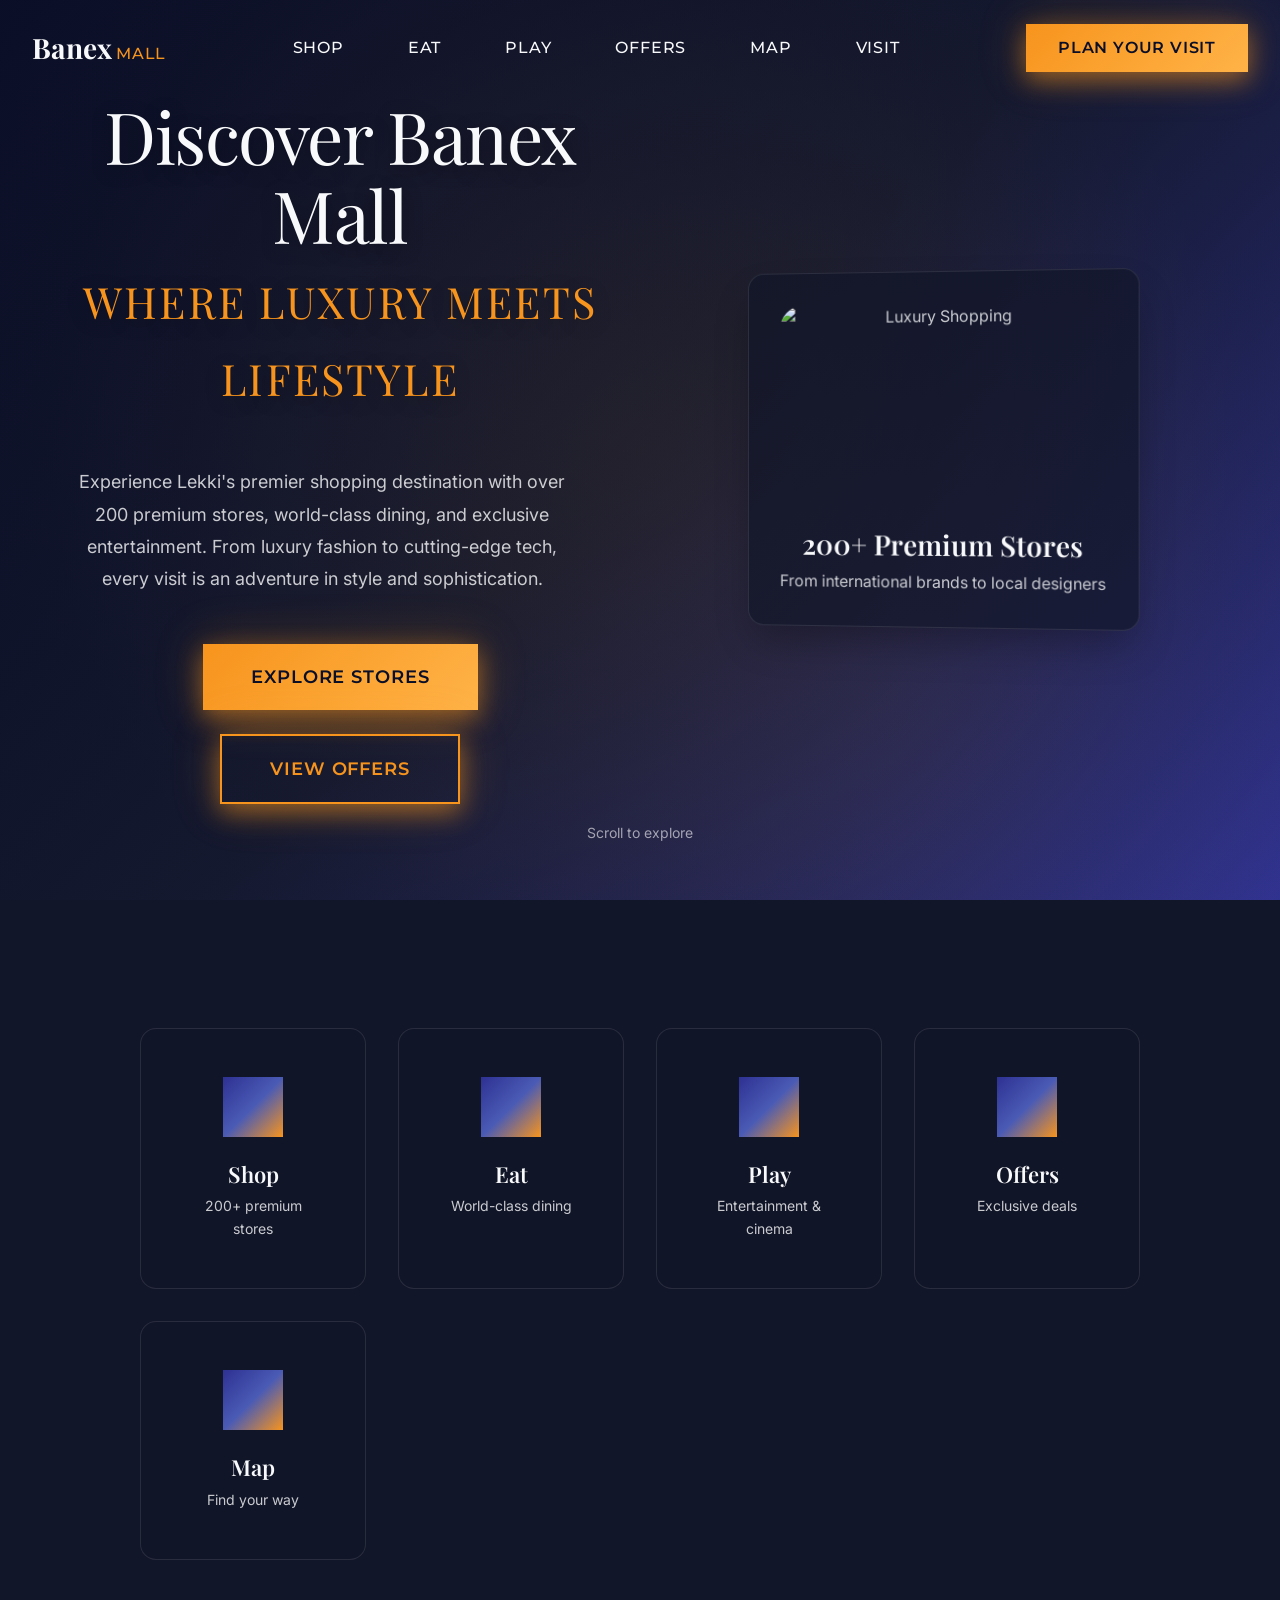
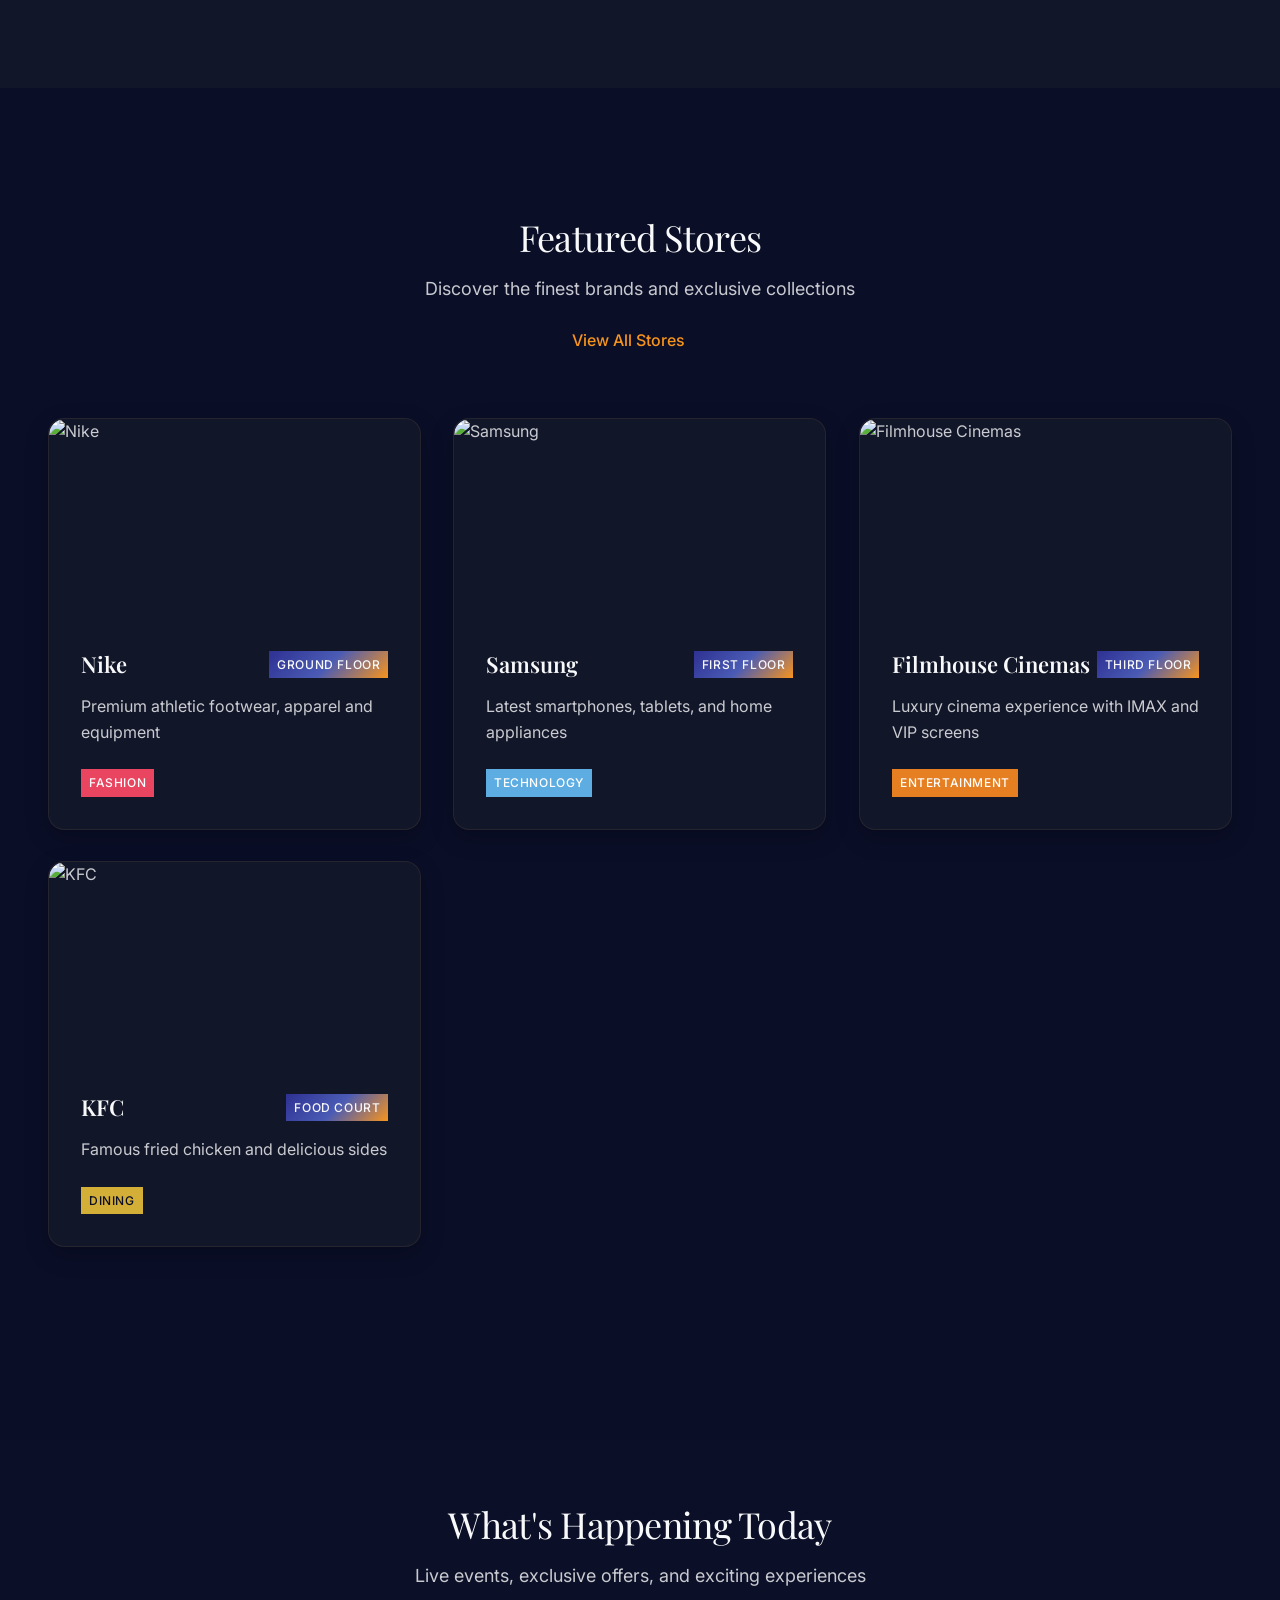
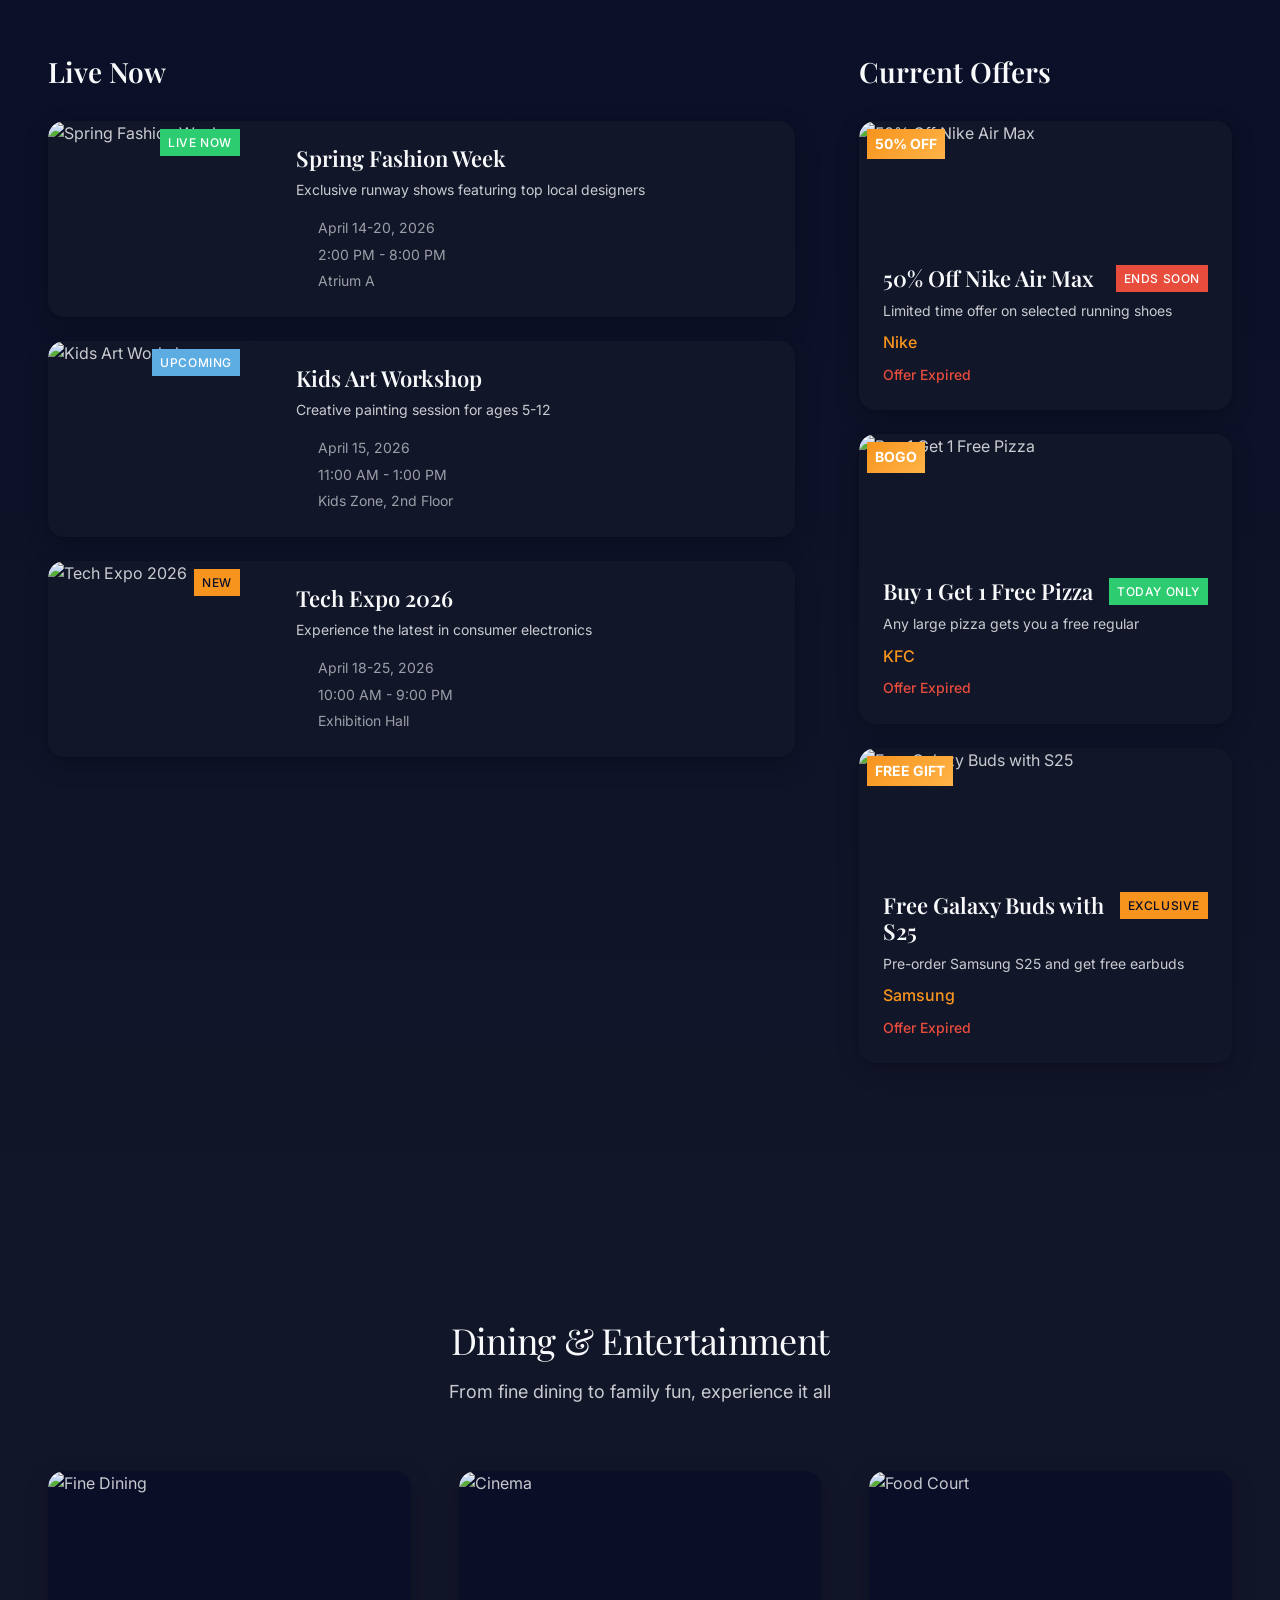
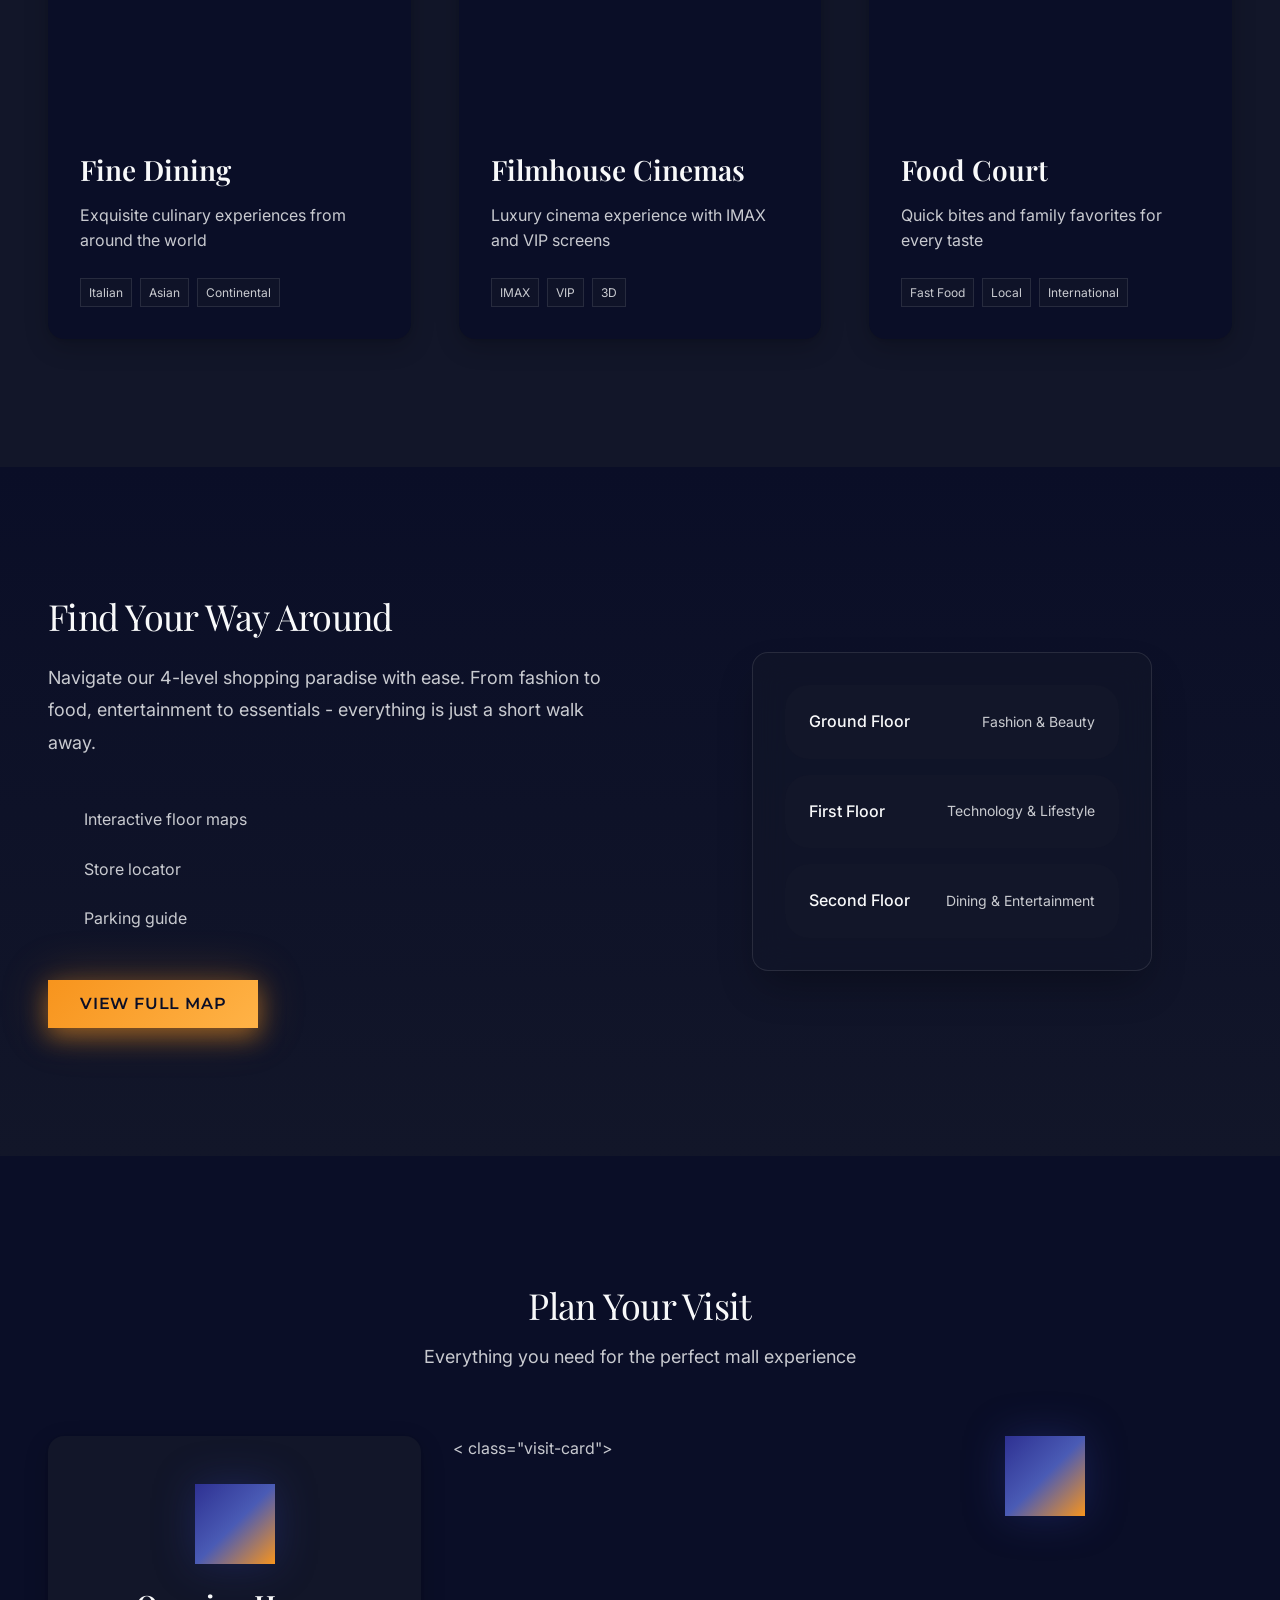
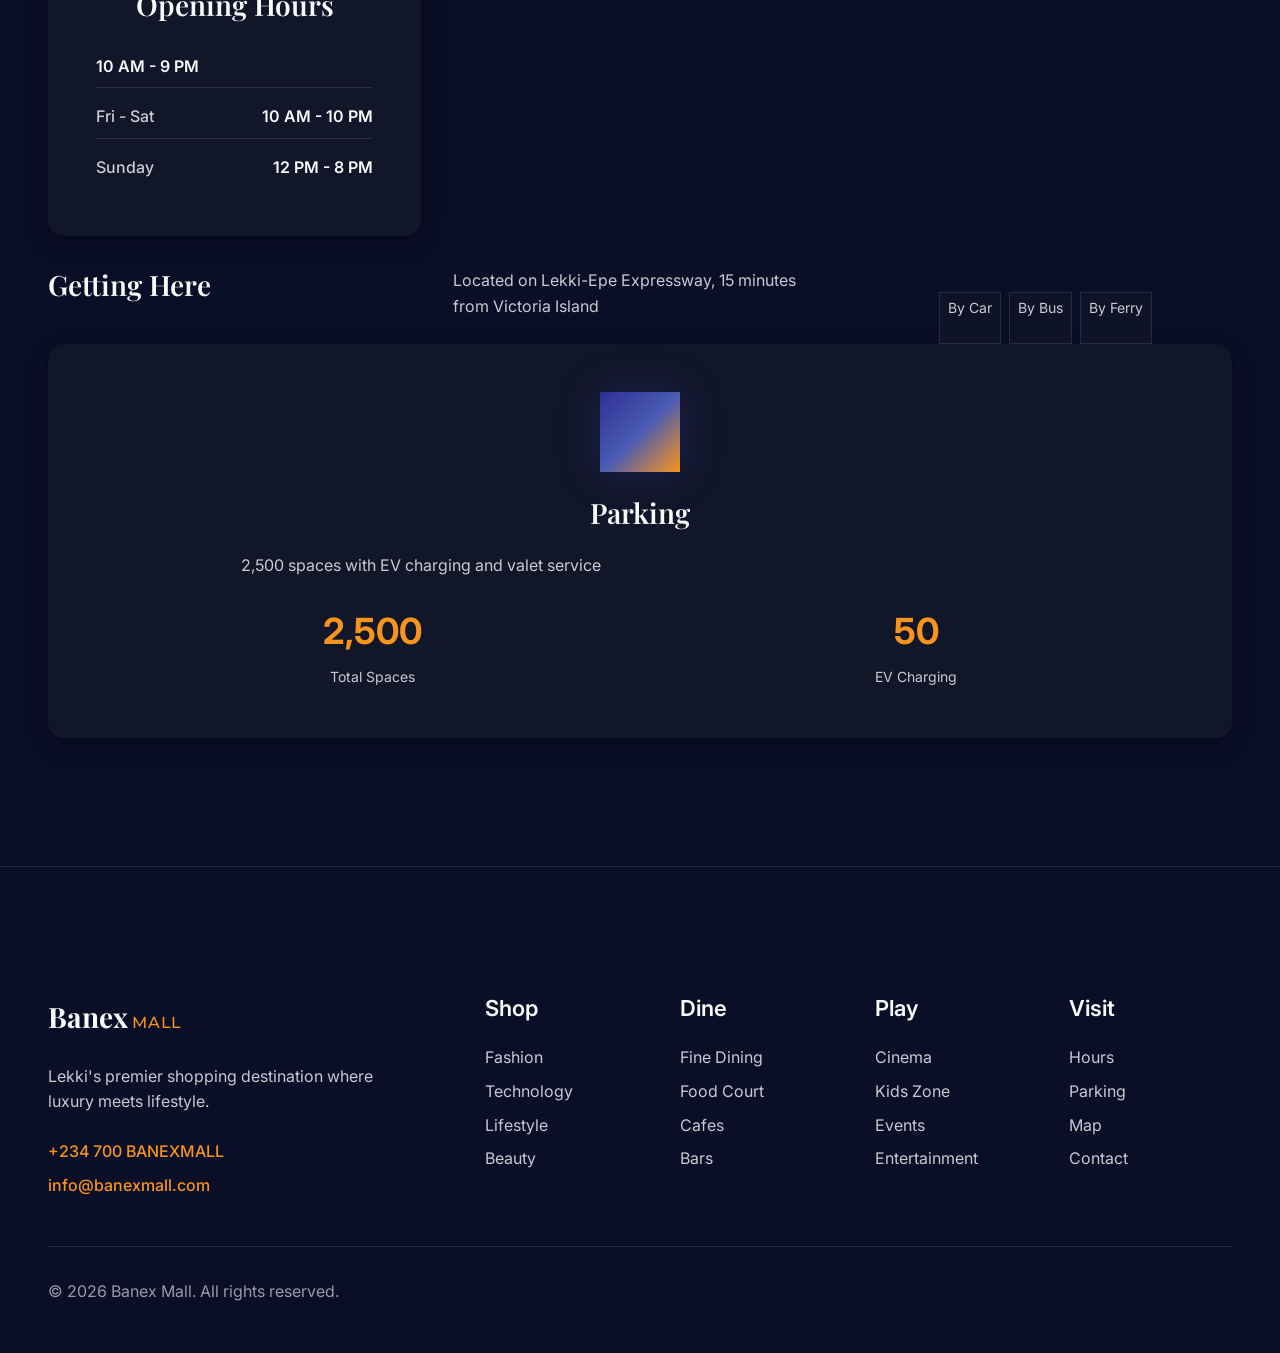
==== index.html @ d2959465 "Initial commit: Banex Mall HIFI mockup - Homepage and core structure" ====
<!DOCTYPE html>
<html lang="en">
<head>
    <meta charset="UTF-8">
    <meta name="viewport" content="width=device-width, initial-scale=1.0">
    <title>Banex Mall - Premium Shopping Destination in Lekki</title>
    <meta name="description" content="Discover Banex Mall - Lekki's premier shopping destination with luxury brands, dining, entertainment, and exclusive offers.">
    
    <!-- Fonts -->
    <link rel="preconnect" href="https://fonts.googleapis.com">
    <link rel="preconnect" href="https://fonts.gstatic.com" crossorigin>
    <link href="https://fonts.googleapis.com/css2?family=Playfair+Display:wght@300;400;500;600;700&family=Inter:wght@300;400;500;600;700&family=Montserrat:wght@300;400;500;600;700&display=swap" rel="stylesheet">
    
    <!-- Styles -->
    <link rel="stylesheet" href="styles/tokens.css">
    <link rel="stylesheet" href="styles/base.css">
    <link rel="stylesheet" href="styles/components.css">
    <link rel="stylesheet" href="styles/pages/home.css">
    
    <!-- Icons -->
    <link rel="stylesheet" href="https://cdnjs.cloudflare.com/ajax/libs/lucide/0.263.1/lucide.min.css">
</head>
<body>
    <!-- Sticky Navigation -->
    <nav class="nav-sticky" id="mainNav">
        <div class="nav-container">
            <div class="nav-brand">
                <div class="logo">
                    <span class="logo-text">Banex</span>
                    <span class="logo-accent">Mall</span>
                </div>
            </div>
            
            <div class="nav-menu" id="navMenu">
                <a href="#shop" class="nav-link">Shop</a>
                <a href="#eat" class="nav-link">Eat</a>
                <a href="#play" class="nav-link">Play</a>
                <a href="#offers" class="nav-link">Offers</a>
                <a href="#map" class="nav-link">Map</a>
                <a href="#visit" class="nav-link">Visit</a>
            </div>
            
            <div class="nav-actions">
                <button class="btn btn-primary">Plan Your Visit</button>
                <button class="nav-toggle" id="navToggle">
                    <span></span>
                    <span></span>
                    <span></span>
                </button>
            </div>
        </div>
    </nav>

    <!-- Mobile Drawer -->
    <div class="mobile-drawer" id="mobileDrawer">
        <div class="drawer-overlay"></div>
        <div class="drawer-content">
            <div class="drawer-header">
                <div class="logo">
                    <span class="logo-text">Banex</span>
                    <span class="logo-accent">Mall</span>
                </div>
                <button class="drawer-close" id="drawerClose">
                    <i data-lucide="x"></i>
                </button>
            </div>
            <div class="drawer-menu">
                <a href="#shop" class="drawer-link">Shop</a>
                <a href="#eat" class="drawer-link">Eat</a>
                <a href="#play" class="drawer-link">Play</a>
                <a href="#offers" class="drawer-link">Offers</a>
                <a href="#map" class="drawer-link">Map</a>
                <a href="#visit" class="drawer-link">Visit</a>
            </div>
            <div class="drawer-footer">
                <button class="btn btn-primary btn-full">Plan Your Visit</button>
                <div class="drawer-contact">
                    <p>Need help? Call us</p>
                    <a href="tel:+234700BANEXMALL">+234 700 BANEXMALL</a>
                </div>
            </div>
        </div>
    </div>

    <!-- Hero Section -->
    <section class="hero" id="hero">
        <div class="hero-background">
            <div class="hero-glow"></div>
            <div class="hero-overlay"></div>
        </div>
        
        <div class="hero-content">
            <div class="hero-text">
                <h1 class="hero-title">
                    Discover Banex Mall
                    <span class="hero-subtitle">Where Luxury Meets Lifestyle</span>
                </h1>
                <p class="hero-description">
                    Experience Lekki's premier shopping destination with over 200 premium stores, 
                    world-class dining, and exclusive entertainment. From luxury fashion to cutting-edge tech, 
                    every visit is an adventure in style and sophistication.
                </p>
                <div class="hero-actions">
                    <button class="btn btn-primary btn-hero">
                        Explore Stores
                        <i data-lucide="arrow-right"></i>
                    </button>
                    <button class="btn btn-secondary btn-hero">
                        View Offers
                        <i data-lucide="gift"></i>
                    </button>
                </div>
            </div>
            
            <div class="hero-visual">
                <div class="hero-card">
                    <div class="hero-card-image">
                        <img src="https://images.unsplash.com/photo-1441986300917-64674bd600d8?w=600&h=400&fit=crop" alt="Luxury Shopping" loading="lazy">
                    </div>
                    <div class="hero-card-content">
                        <h3>200+ Premium Stores</h3>
                        <p>From international brands to local designers</p>
                    </div>
                </div>
            </div>
        </div>
        
        <div class="hero-scroll">
            <div class="scroll-indicator">
                <span>Scroll to explore</span>
                <i data-lucide="chevron-down"></i>
            </div>
        </div>
    </section>

    <!-- Quick Actions -->
    <section class="quick-actions" id="quickActions">
        <div class="container">
            <div class="actions-grid">
                <a href="#shop" class="action-card">
                    <div class="action-icon">
                        <i data-lucide="shopping-bag"></i>
                    </div>
                    <h3>Shop</h3>
                    <p>200+ premium stores</p>
                </a>
                
                <a href="#eat" class="action-card">
                    <div class="action-icon">
                        <i data-lucide="utensils"></i>
                    </div>
                    <h3>Eat</h3>
                    <p>World-class dining</p>
                </a>
                
                <a href="#play" class="action-card">
                    <div class="action-icon">
                        <i data-lucide="film"></i>
                    </div>
                    <h3>Play</h3>
                    <p>Entertainment & cinema</p>
                </a>
                
                <a href="#offers" class="action-card">
                    <div class="action-icon">
                        <i data-lucide="tag"></i>
                    </div>
                    <h3>Offers</h3>
                    <p>Exclusive deals</p>
                </a>
                
                <a href="#map" class="action-card">
                    <div class="action-icon">
                        <i data-lucide="map-pin"></i>
                    </div>
                    <h3>Map</h3>
                    <p>Find your way</p>
                </a>
            </div>
        </div>
    </section>

    <!-- Featured Stores -->
    <section class="featured-stores" id="shop">
        <div class="container">
            <div class="section-header">
                <h2>Featured Stores</h2>
                <p>Discover the finest brands and exclusive collections</p>
                <a href="/pages/stores.html" class="view-all">View All Stores <i data-lucide="arrow-right"></i></a>
            </div>
            
            <div class="stores-grid" id="featuredStores">
                <!-- Store cards will be loaded here -->
            </div>
        </div>
    </section>

    <!-- What's Happening -->
    <section class="whats-happening" id="offers">
        <div class="container">
            <div class="section-header">
                <h2>What's Happening Today</h2>
                <p>Live events, exclusive offers, and exciting experiences</p>
            </div>
            
            <div class="happening-content">
                <div class="live-now">
                    <h3>Live Now</h3>
                    <div class="live-events" id="liveEvents">
                        <!-- Live events will be loaded here -->
                </div>
                </div>
                
                <div class="current-offers">
                    <h3>Current Offers</h3>
                    <div class="offers-grid" id="currentOffers">
                        <!-- Offers will be loaded here -->
                    </div>
                </div>
            </div>
        </div>
    </section>

    <!-- Dining & Entertainment -->
    <section class="dining-entertainment" id="eat">
        <div class="container">
            <div class="section-header">
                <h2>Dining & Entertainment</h2>
                <p>From fine dining to family fun, experience it all</p>
            </div>
            
            <div class="dining-grid">
                <div class="dining-card">
                    <div class="dining-image">
                        <img src="https://images.unsplash.com/photo-1555939594-58d7cb561ad1?w=600&h=400&fit=crop" alt="Fine Dining">
                    </div>
                    <div class="dining-content">
                        <h3>Fine Dining</h3>
                        <p>Exquisite culinary experiences from around the world</p>
                        <div class="dining-tags">
                            <span class="tag">Italian</span>
                            <span class="tag">Asian</span>
                            <span class="tag">Continental</span>
                        </div>
                    </div>
                </div>
                
                <div class="dining-card">
                    <div class="dining-image">
                        <img src="https://images.unsplash.com/photo-1489599849927-2ee91cede3ba?w=600&h=400&fit=crop" alt="Cinema">
                    </div>
                    <div class="dining-content">
                        <h3>Filmhouse Cinemas</h3>
                        <p>Luxury cinema experience with IMAX and VIP screens</p>
                        <div class="dining-tags">
                            <span class="tag">IMAX</span>
                            <span class="tag">VIP</span>
                            <span class="tag">3D</span>
                        </div>
                    </div>
                </div>
                
                <div class="dining-card">
                    <div class="dining-image">
                        <img src="https://images.unsplash.com/photo-1565299624946-b28f40a0ae38?w=600&h=400&fit=crop" alt="Food Court">
                    </div>
                    <div class="dining-content">
                        <h3>Food Court</h3>
                        <p>Quick bites and family favorites for every taste</p>
                        <div class="dining-tags">
                            <span class="tag">Fast Food</span>
                            <span class="tag">Local</span>
                            <span class="tag">International</span>
                        </div>
                    </div>
                </div>
            </div>
        </div>
    </section>

    <!-- Map Teaser -->
    <section class="map-teaser" id="map">
        <div class="container">
            <div class="map-content">
                <div class="map-text">
                    <h2>Find Your Way Around</h2>
                    <p>Navigate our 4-level shopping paradise with ease. From fashion to food, entertainment to essentials - everything is just a short walk away.</p>
                    <div class="map-features">
                        <div class="map-feature">
                            <i data-lucide="map"></i>
                            <span>Interactive floor maps</span>
                        </div>
                        <div class="map-feature">
                            <i data-lucide="navigation"></i>
                            <span>Store locator</span>
                        </div>
                        <div class="map-feature">
                            <i data-lucide="parking-circle"></i>
                            <span>Parking guide</span>
                        </div>
                    </div>
                    <button class="btn btn-primary">
                        View Full Map
                        <i data-lucide="external-link"></i>
                    </button>
                </div>
                <div class="map-visual">
                    <div class="map-preview">
                        <div class="map-floor">
                            <span>Ground Floor</span>
                            <div class="map-stores">Fashion & Beauty</div>
                        </div>
                        <div class="map-floor">
                            <span>First Floor</span>
                            <div class="map-stores">Technology & Lifestyle</div>
                        </div>
                        <div class="map-floor">
                            <span>Second Floor</span>
                            <div class="map-stores">Dining & Entertainment</div>
                        </div>
                    </div>
                </div>
            </div>
        </div>
    </section>

    <!-- Plan Your Visit -->
    <section class="plan-visit" id="visit">
        <div class="container">
            <div class="section-header">
                <h2>Plan Your Visit</h2>
                <p>Everything you need for the perfect mall experience</p>
            </div>
            
            <div class="visit-grid">
                <div class="visit-card">
                    <div class="visit-icon">
                        <i data-lucide="clock"></i>
                    </div>
                    <h3>Opening Hours</h3>
                    <div class="visit-hours">
                        <div class="hour-item">
                            <span Mon - Thu</span>
                            <span>10 AM - 9 PM</span>
                        </div>
                        <div class="hour-item">
                            <span>Fri - Sat</span>
                            <span>10 AM - 10 PM</span>
                        </div>
                        <div class="hour-item">
                            <span>Sunday</span>
                            <span>12 PM - 8 PM</span>
                        </div>
                    </div>
                </div>
                
                < class="visit-card">
                    <div class="visit-icon">
                        <i data-lucide="car"></i>
                    </div>
                    <h3>Getting Here</h3>
                    <p>Located on Lekki-Epe Expressway, 15 minutes from Victoria Island</p>
                    <div class="visit-transport">
                        <span class="transport-tag">By Car</span>
                        <span class="transport-tag">By Bus</span>
                        <span class="transport-tag">By Ferry</span>
                    </div>
                </div>
                
                <div class="visit-card">
                    <div class="visit-icon">
                        <i data-lucide="parking-circle"></i>
                    </div>
                    <h3>Parking</h3>
                    <p>2,500 spaces with EV charging and valet service</p>
                    <div class="visit-parking">
                        <div class="parking-stat">
                            <span class="stat-number">2,500</span>
                            <span class="stat-label">Total Spaces</span>
                        </div>
                        <div class="parking-stat">
                            <span class="stat-number">50</span>
                            <span class="stat-label">EV Charging</span>
                        </div>
                    </div>
                </div>
            </div>
        </div>
    </section>

    <!-- Footer -->
    <footer class="footer">
        <div class="container">
            <div class="footer-content">
                <div class="footer-brand">
                    <div class="logo">
                        <span class="logo-text">Banex</span>
                        <span class="logo-accent">Mall</span>
                    </div>
                    <p>Lekki's premier shopping destination where luxury meets lifestyle.</p>
                    <div class="footer-contact">
                        <a href="tel:+234700BANEXMALL">+234 700 BANEXMALL</a>
                        <a href="mailto:info@banexmall.com">info@banexmall.com</a>
                    </div>
                </div>
                
                <div class="footer-links">
                    <div class="footer-column">
                        <h4>Shop</h4>
                        <a href="#">Fashion</a>
                        <a href="#">Technology</a>
                        <a href="#">Lifestyle</a>
                        <a href="#">Beauty</a>
                    </div>
                    
                    <div class="footer-column">
                        <h4>Dine</h4>
                        <a href="#">Fine Dining</a>
                        <a href="#">Food Court</a>
                        <a href="#">Cafes</a>
                        <a href="#">Bars</a>
                    </div>
                    
                    <div class="footer-column">
                        <h4>Play</h4>
                        <a href="#">Cinema</a>
                        <a href="#">Kids Zone</a>
                        <a href="#">Events</a>
                        <a href="#">Entertainment</a>
                    </div>
                    
                    <div class="footer-column">
                        <h4>Visit</h4>
                        <a href="#">Hours</a>
                        <a href="#">Parking</a>
                        <a href="#">Map</a>
                        <a href="#">Contact</a>
                    </div>
                </div>
            </div>
            
            <div class="footer-bottom">
                <p>&copy; 2026 Banex Mall. All rights reserved.</p>
                <div class="footer-social">
                    <a href="#"><i data-lucide="facebook"></i></a>
                    <a href="#"><i data-lucide="instagram"></i></a>
                    <a href="#"><i data-lucide="twitter"></i></a>
                </div>
            </div>
        </div>
    </footer>

    <!-- Scripts -->
    <script src="scripts/app.js"></script>
    <script src="scripts/nav.js"></script>
    <script src="scripts/animations.js"></script>
    <script src="scripts/page/home.js"></script>
    
    <!-- Lucide Icons -->
    <script src="https://unpkg.com/lucide@latest"></script>
    <script>
        lucide.createIcons();
    </script>
</body>
</html>
---- styles/tokens.css ----
:root {
  /* Banex Mall Brand Colors - From Wireframe */
  --color-primary: #2E3192;        /* Royal Blue - main brand */
  --color-accent: #F7941D;         /* Amber Orange - CTAs, highlights */
  --color-void: #0A0E27;           /* Deep midnight - backgrounds */
  --color-surface: #121629;        /* Dark navy - cards, sections */
  --color-surface-light: #1A1F3C;  /* Lighter surface for hover */
  --color-soft: #F8F9FA;           /* Pearl white - text on dark */
  
  /* Supporting Palette */
  --color-success: #2ECC71;        /* Emerald - confirmations */
  --color-warning: #F39C12;        /* Amber - alerts */
  --color-info: #5DADE2;           /* Sky - information */
  --color-error: #E74C3C;          /* Crimson - errors */
  --color-whatsapp: #25D366;       /* WhatsApp green */
  
  /* Category Colors - Premium Retail */
  --color-fashion: #E94560;        /* Ruby - fashion */
  --color-dining: #D4AF37;         /* Gold - culinary */
  --color-tech: #5DADE2;           /* Sky - innovation */
  --color-lifestyle: #9B59B6;      /* Amethyst - wellness */
  --color-entertainment: #E67E22;  /* Carrot - fun */
  
  /* Text Colors - Premium Hierarchy */
  --color-text-primary: #F8F9FA;
  --color-text-secondary: rgba(248, 249, 250, 0.8);
  --color-text-muted: rgba(248, 249, 250, 0.6);
  --color-text-subtle: rgba(248, 249, 250, 0.4);
  
  /* Background Gradients - Sophisticated Depth */
  --gradient-hero: linear-gradient(135deg, #0A0E27 0%, #1A1F3C 50%, #2E3192 100%);
  --gradient-card: linear-gradient(145deg, rgba(46, 57, 146, 0.1) 0%, rgba(247, 148, 29, 0.02) 100%);
  --gradient-cta: linear-gradient(135deg, #F7941D 0%, #FFB347 100%);
  --gradient-cta-hover: linear-gradient(135deg, #FFB347 0%, #F7941D 100%);
  --gradient-glow: radial-gradient(circle, rgba(247, 148, 29, 0.3) 0%, transparent 70%);
  --gradient-premium: linear-gradient(135deg, #2E3192 0%, #4A5BB5 50%, #F7941D 100%);
  --gradient-dark: linear-gradient(180deg, #0A0E27 0%, #121629 100%);
  
  /* Refined Spacing System */
  --space-xs: 4px;       /* Micro details */
  --space-sm: 8px;       /* Tight spacing */
  --space-md: 16px;      /* Standard spacing */
  --space-lg: 24px;      /* Generous spacing */
  --space-xl: 32px;      /* Section spacing */
  --space-2xl: 48px;     /* Major sections */
  --space-3xl: 64px;     /* Page sections */
  --space-hero: 96px;    /* Hero spacing */
  --space-massive: 128px; /* Monumental moments */
  
  /* Luxury Shadow System */
  --shadow-card-rest: 0 8px 24px rgba(0, 0, 0, 0.2), 0 1px 3px rgba(0, 0, 0, 0.1);
  --shadow-card-hover: 0 16px 40px rgba(0, 0, 0, 0.25), 0 4px 12px rgba(247, 148, 29, 0.15);
  --shadow-hero: 0 24px 64px rgba(0, 0, 0, 0.35), 0 0 120px rgba(46, 57, 146, 0.2);
  --shadow-cta: 0 8px 24px rgba(247, 148, 29, 0.5), 0 0 48px rgba(247, 148, 29, 0.25);
  --shadow-cta-hover: 0 12px 32px rgba(247, 148, 29, 0.6), 0 0 64px rgba(247, 148, 29, 0.35);
  --shadow-premium: 0 20px 40px -8px rgba(0, 0, 0, 0.3);
  --shadow-subtle: 0 2px 8px rgba(0, 0, 0, 0.1), 0 1px 2px rgba(0, 0, 0, 0.05);
  --shadow-glow-orange: 0 0 40px rgba(247, 148, 29, 0.4);
  --shadow-glow-blue: 0 0 40px rgba(46, 57, 146, 0.4);
  
  /* Glass Effects */
  --glass-blur: blur(16px);
  --glass-border: 1px solid rgba(248, 249, 250, 0.1);
  --glass-surface: rgba(18, 22, 41, 0.7);
  --glass-hover: rgba(26, 31, 60, 0.85);
  --glass-nav: rgba(10, 14, 39, 0.85);
  
  /* Premium Typography System */
  --font-display: 'Playfair Display', 'Cormorant Garamond', Georgia, serif;
  --font-body: 'Inter', 'Montserrat', -apple-system, BlinkMacSystemFont, sans-serif;
  --font-accent: 'Montserrat', 'Outfit', sans-serif;
  --font-system: system-ui, -apple-system, BlinkMacSystemFont, sans-serif;
  
  /* Sophisticated Type Scale */
  --type-display: clamp(2.5rem, 6vw, 4.5rem);    /* Hero statements */
  --type-h1: clamp(2rem, 4vw, 3rem);             /* Page titles */
  --type-h2: clamp(1.5rem, 3vw, 2.25rem);        /* Section headers */
  --type-h3: clamp(1.25rem, 2.5vw, 1.75rem);     /* Card titles */
  --type-h4: clamp(1rem, 2vw, 1.375rem);         /* Subsections */
  --type-body-large: 1.125rem;                   /* Editorial text */
  --type-body: 1rem;                             /* Standard text */
  --type-small: 0.875rem;                        /* Captions */
  --type-micro: 0.75rem;                         /* Labels */
  
  /* Font Weights - Luxury Hierarchy */
  --weight-light: 300;      /* Elegant headlines */
  --weight-regular: 400;    /* Body text */
  --weight-medium: 500;     /* Emphasis */
  --weight-semibold: 600;   /* Strong hierarchy */
  --weight-bold: 700;       /* Maximum impact */
  
  /* Line Height - Editorial Comfort */
  --lh-tight: 1;            /* Display headlines */
  --lh-display: 1.1;        /* Hero text */
  --lh-heading: 1.2;        /* Section titles */
  --lh-body: 1.6;           /* Body text */
  --lh-relaxed: 1.8;        /* Luxury breathing room */
  
  /* Letter Spacing - Premium Refinement */
  --ls-tight: -0.02em;      /* Headlines */
  --ls-normal: 0;           /* Body text */
  --ls-wide: 0.05em;        /* Luxury expansion */
  --ls-wider: 0.1em;        /* Uppercase text */
  
  /* Refined Radius System */
  --radius-subtle: 4px;      /* Micro refinements */
  --radius-soft: 8px;        /* Gentle curves */
  --radius-medium: 12px;     /* Cards */
  --radius-premium: 16px;    /* Premium cards */
  --radius-large: 24px;      /* Large elements */
  --radius-xl: 32px;         /* Hero elements */
  --radius-full: 9999px;     /* Pills, buttons */
  
  /* Transitions - Smooth Interactions */
  --transition-fast: 150ms ease;
  --transition-base: 250ms ease;
  --transition-smooth: 400ms cubic-bezier(0.4, 0, 0.2, 1);
  --transition-luxury: 600ms cubic-bezier(0.4, 0, 0.2, 1);
  
  /* Z-Index Scale */
  --z-base: 1;
  --z-dropdown: 100;
  --z-sticky: 200;
  --z-fixed: 300;
  --z-modal-backdrop: 400;
  --z-modal: 500;
  --z-tooltip: 600;
  --z-toast: 700;
  
  /* Container Widths */
  --container-sm: 640px;
  --container-md: 768px;
  --container-lg: 1024px;
  --container-xl: 1280px;
  --container-2xl: 1440px;
  --container-max: 1600px;
}
---- styles/base.css ----
/* Global Reset - Premium Foundation */
* {
  margin: 0;
  padding: 0;
  box-sizing: border-box;
}

/* Root Element - The Canvas */
html {
  font-size: 16px;
  scroll-behavior: smooth;
}

/* Body - Luxury Retail Canvas */
body {
  font-family: var(--font-body);
  font-weight: var(--weight-regular);
  line-height: var(--lh-body);
  color: var(--color-text-secondary);
  background: var(--color-void);
  -webkit-font-smoothing: antialiased;
  -moz-osx-font-smoothing: grayscale;
  text-rendering: optimizeLegibility;
  overflow-x: hidden;
}

/* Typography Hierarchy - Luxury Editorial */
h1, .h1 {
  font-family: var(--font-display);
  font-size: var(--type-h1);
  font-weight: var(--weight-light);
  line-height: var(--lh-display);
  letter-spacing: var(--ls-tight);
  color: var(--color-text-primary);
  margin-bottom: var(--space-lg);
}

h2, .h2 {
  font-family: var(--font-display);
  font-size: var(--type-h2);
  font-weight: var(--weight-light);
  line-height: var(--lh-heading);
  letter-spacing: var(--ls-tight);
  color: var(--color-text-primary);
  margin-bottom: var(--space-lg);
}

h3, .h3 {
  font-family: var(--font-display);
  font-size: var(--type-h3);
  font-weight: var(--weight-semibold);
  line-height: var(--lh-heading);
  color: var(--color-text-primary);
  margin-bottom: var(--space-md);
}

h4, .h4 {
  font-family: var(--font-body);
  font-size: var(--type-h4);
  font-weight: var(--weight-semibold);
  line-height: var(--lh-heading);
  color: var(--color-text-primary);
  margin-bottom: var(--space-md);
}

h5, .h5 {
  font-family: var(--font-accent);
  font-size: var(--type-body);
  font-weight: var(--weight-medium);
  line-height: var(--lh-body);
  color: var(--color-text-primary);
  margin-bottom: var(--space-sm);
  text-transform: uppercase;
  letter-spacing: var(--ls-wide);
}

h6, .h6 {
  font-family: var(--font-accent);
  font-size: var(--type-small);
  font-weight: var(--weight-medium);
  line-height: var(--lh-body);
  color: var(--color-text-primary);
  margin-bottom: var(--space-sm);
  text-transform: uppercase;
  letter-spacing: var(--ls-wider);
}

/* Body Text - Editorial Flow */
p, .body {
  font-family: var(--font-body);
  font-size: var(--type-body);
  font-weight: var(--weight-regular);
  line-height: var(--lh-body);
  color: var(--color-text-secondary);
  margin-bottom: var(--space-lg);
  max-width: 65ch;
}

.body-large {
  font-size: var(--type-body-large);
  line-height: var(--lh-relaxed);
  color: var(--color-text-primary);
}

.body-small {
  font-size: var(--type-small);
  line-height: var(--lh-body);
  color: var(--color-text-muted);
}

.micro {
  font-size: var(--type-micro);
  line-height: var(--lh-body);
  color: var(--color-text-subtle);
  text-transform: uppercase;
  letter-spacing: var(--ls-wider);
  font-weight: var(--weight-medium);
}

/* Links - Premium Connections */
a {
  color: inherit;
  text-decoration: none;
  transition: all var(--duration-smooth) var(--ease-premium);
  cursor: pointer;
}

a:hover {
  color: var(--color-accent);
}

a:focus-visible {
  outline: var(--focus-width) solid var(--focus-color);
  outline-offset: var(--focus-offset);
  border-radius: var(--radius-soft);
}

/* Lists - Organized Hierarchy */
ul, ol {
  margin-bottom: var(--space-lg);
  padding-left: var(--space-xl);
}

li {
  margin-bottom: var(--space-xs);
  color: var(--color-text-secondary);
}

/* Images - Visual Storytelling */
img {
  max-width: 100%;
  height: auto;
  display: block;
  border-radius: var(--radius-premium);
}

/* Form Elements - Premium Interactions */
input, textarea, select {
  font-family: var(--font-body);
  font-size: var(--type-body);
  line-height: var(--lh-body);
  color: var(--color-text-primary);
  background: var(--color-surface);
  border: 1px solid rgba(201, 169, 97, 0.2);
  border-radius: var(--radius-premium);
  padding: var(--space-md);
  transition: all var(--duration-smooth) var(--ease-premium);
}

input:focus, textarea:focus, select:focus {
  outline: none;
  border-color: var(--color-accent);
  box-shadow: var(--focus-glow);
}

/* Button Reset - Premium Foundation */
button {
  font-family: inherit;
  font-size: inherit;
  line-height: inherit;
  color: inherit;
  background: none;
  border: none;
  padding: 0;
  cursor: pointer;
  transition: all var(--duration-smooth) var(--ease-premium);
}

/* Utility Classes - Luxury Toolkit */
.sr-only {
  position: absolute;
  width: 1px;
  height: 1px;
  padding: 0;
  margin: -1px;
  overflow: hidden;
  clip: rect(0, 0, 0, 0);
  white-space: nowrap;
  border: 0;
}

.text-center {
  text-align: center;
}

.text-left {
  text-align: left;
}

.text-right {
  text-align: right;
}

/* Container Architecture - Premium Layout */
.container {
  width: 100%;
  margin: 0 auto;
  padding: 0 var(--space-md);
  max-width: var(--container-mobile);
}

@media (min-width: 768px) {
  .container {
    max-width: var(--container-tablet);
    padding: 0 var(--space-xl);
  }
}

@media (min-width: 1024px) {
  .container {
    max-width: var(--container-desktop);
    padding: 0 var(--space-2xl);
  }
}

@media (min-width: 1440px) {
  .container {
    max-width: var(--container-wide);
    padding: 0 var(--space-3xl);
  }
}

/* Section Spacing - Cinematic Rhythm */
.section {
  padding: var(--space-3xl) 0;
}

.section-large {
  padding: var(--space-hero) 0;
}

.section-small {
  padding: var(--space-2xl) 0;
}

/* Responsive Typography */
@media (max-width: 767px) {
  body {
    font-size: 15px;
  }
  
  .container {
    padding: 0 var(--space-md);
  }
}

/* Reduced Motion Support */
@media (prefers-reduced-motion: reduce) {
  * {
    animation-duration: 0.01ms !important;
    animation-iteration-count: 1 !important;
    transition-duration: 0.01ms !important;
  }
}

/* Focus Visible Enhancement */
:focus-visible {
  outline: var(--focus-width) solid var(--focus-color);
  outline-offset: var(--focus-offset);
  border-radius: var(--radius-soft);
}

/* Selection Styling */
::selection {
  background: var(--color-primary);
  color: var(--color-void);
}

/* Scrollbar Styling */
::-webkit-scrollbar {
  width: 8px;
  height: 8px;
}

::-webkit-scrollbar-track {
  background: var(--color-void);
}

::-webkit-scrollbar-thumb {
  background: var(--color-primary);
  border-radius: var(--radius-circle);
}

::-webkit-scrollbar-thumb:hover {
  background: var(--color-accent);
}
---- styles/components.css ----
/* Premium Cards - Luxury Showcases */
.card {
  position: relative;
  background: var(--color-surface);
  border-radius: var(--radius-premium);
  padding: var(--space-xl);
  box-shadow: var(--shadow-card-rest);
  transition: all var(--duration-luxury) var(--ease-premium);
  overflow: hidden;
  will-change: transform;
  border: 1px solid rgba(201, 169, 97, 0.1);
}

.card:hover {
  transform: translateY(calc(var(--space-xs) * -1));
  box-shadow: var(--shadow-card-hover);
  border-color: rgba(201, 169, 97, 0.2);
}

.card::before {
  content: '';
  position: absolute;
  top: 0;
  left: 0;
  right: 0;
  bottom: 0;
  background: var(--gradient-card);
  opacity: 0;
  transition: opacity var(--duration-luxury) var(--ease-premium);
  z-index: 1;
}

.card:hover::before {
  opacity: 1;
}

.card > * {
  position: relative;
  z-index: 2;
}

/* Subtle Glass Cards - Premium Transparency */
.glass-card {
  position: relative;
  background: var(--glass-surface);
  -webkit-backdrop-filter: var(--glass-blur);
  backdrop-filter: var(--glass-blur);
  border: var(--glass-border);
  border-radius: var(--radius-premium);
  padding: var(--space-xl);
  box-shadow: var(--shadow-subtle);
  transition: all var(--duration-luxury) var(--ease-premium);
  overflow: hidden;
}

.glass-card:hover {
  background: var(--glass-hover);
  transform: translateY(calc(var(--space-xs) * -1));
  box-shadow: var(--shadow-card-hover);
}

/* Luxury CTA Buttons - Command Elements */
.btn {
  position: relative;
  display: inline-flex;
  align-items: center;
  justify-content: center;
  padding: var(--space-md) var(--space-xl);
  border-radius: var(--radius-pill);
  font-family: var(--font-accent);
  font-size: var(--type-body);
  font-weight: var(--weight-semibold);
  line-height: var(--lh-tight);
  letter-spacing: var(--ls-wide);
  text-align: center;
  text-decoration: none;
  border: none;
  cursor: pointer;
  transition: all var(--duration-smooth) var(--ease-premium);
  overflow: hidden;
  will-change: transform;
  min-height: 48px;
  white-space: nowrap;
  text-transform: uppercase;
}

.btn-primary {
  background: var(--gradient-cta);
  color: var(--color-void);
  box-shadow: var(--shadow-cta);
}

.btn-primary:hover {
  transform: translateY(calc(var(--space-xs) * -1));
  box-shadow: 0 8px 24px rgba(184, 134, 11, 0.5), 0 0 48px rgba(201, 169, 97, 0.3);
  filter: brightness(1.05);
}

.btn-primary:active {
  transform: translateY(0);
  box-shadow: var(--shadow-cta);
}

.btn-secondary {
  background: transparent;
  color: var(--color-accent);
  border: 2px solid var(--color-accent);
  box-shadow: none;
}

.btn-secondary:hover {
  background: var(--color-accent);
  color: var(--color-void);
  border-color: transparent;
  box-shadow: var(--shadow-card-hover);
}

.btn-glass {
  background: var(--glass-surface);
  -webkit-backdrop-filter: var(--glass-blur);
  backdrop-filter: var(--glass-blur);
  color: var(--color-text-primary);
  border: var(--glass-border);
  box-shadow: var(--shadow-subtle);
}

.btn-glass:hover {
  background: var(--glass-hover);
  transform: translateY(calc(var(--space-xs) * -1));
  box-shadow: var(--shadow-card-hover);
}

/* Premium Badges - Status Indicators */
.badge {
  display: inline-flex;
  align-items: center;
  padding: var(--space-xs) var(--space-md);
  border-radius: var(--radius-pill);
  font-family: var(--font-accent);
  font-size: var(--type-micro);
  font-weight: var(--weight-semibold);
  line-height: var(--lh-tight);
  letter-spacing: var(--ls-wider);
  text-transform: uppercase;
  white-space: nowrap;
  transition: all var(--duration-fast) var(--ease-premium);
}

.badge-primary {
  background: var(--gradient-premium);
  color: var(--color-void);
  box-shadow: 0 2px 8px rgba(184, 134, 11, 0.3);
}

.badge-secondary {
  background: var(--color-surface);
  color: var(--color-text-primary);
  border: 1px solid rgba(201, 169, 97, 0.2);
}

.badge-accent {
  background: var(--color-accent);
  color: var(--color-void);
  box-shadow: 0 2px 8px rgba(201, 169, 97, 0.3);
}

.badge-glass {
  background: var(--glass-surface);
  -webkit-backdrop-filter: var(--glass-blur);
  backdrop-filter: var(--glass-blur);
  color: var(--color-text-primary);
  border: var(--glass-border);
}

/* Category Badges - Retail Navigation */
.badge-fashion {
  background: var(--color-fashion);
  color: white;
}

.badge-dining {
  background: var(--color-dining);
  color: var(--color-void);
}

.badge-tech {
  background: var(--color-tech);
  color: white;
}

.badge-lifestyle {
  background: var(--color-lifestyle);
  color: white;
}

.badge-entertainment {
  background: var(--color-entertainment);
  color: white;
}

/* Hero Section - Monumental Statement */
.hero {
  position: relative;
  min-height: 70vh;
  max-height: 800px;
  display: flex;
  align-items: center;
  justify-content: center;
  background: var(--gradient-hero);
  overflow: hidden;
}

.hero::before {
  content: '';
  position: absolute;
  top: 0;
  left: 0;
  right: 0;
  bottom: 0;
  background: radial-gradient(circle at 30% 20%, rgba(201, 169, 97, 0.1) 0%, transparent 50%),
              radial-gradient(circle at 70% 80%, rgba(184, 134, 11, 0.1) 0%, transparent 50%);
  z-index: 1;
}

.hero-content {
  position: relative;
  z-index: 2;
  text-align: center;
  max-width: 800px;
  padding: var(--space-hero) var(--space-md);
}

.hero-title {
  font-family: var(--font-display);
  font-size: var(--type-display);
  font-weight: var(--weight-light);
  line-height: var(--lh-display);
  letter-spacing: var(--ls-tight);
  color: var(--color-text-primary);
  margin-bottom: var(--space-2xl);
  text-shadow: 0 4px 20px rgba(0, 0, 0, 0.3);
}

.hero-subtitle {
  font-size: var(--type-body-large);
  line-height: var(--lh-relaxed);
  color: var(--color-text-secondary);
  margin-bottom: var(--space-2xl);
  max-width: 600px;
  margin-left: auto;
  margin-right: auto;
}

.hero-actions {
  display: flex;
  gap: var(--space-lg);
  justify-content: center;
  flex-wrap: wrap;
  margin-top: var(--space-2xl);
}

/* Card Collections - Curated Galleries */
.card-grid {
  display: grid;
  grid-template-columns: repeat(auto-fit, minmax(300px, 1fr));
  gap: var(--space-xl);
  padding: var(--space-hero) 0;
}

.card-grid--featured {
  grid-template-columns: repeat(auto-fit, minmax(350px, 1fr));
  gap: var(--space-2xl);
}

.card-grid--compact {
  grid-template-columns: repeat(auto-fill, minmax(250px, 1fr));
  gap: var(--space-lg);
}

/* Store Cards - Premium Showcases */
.store-card {
  position: relative;
  background: var(--color-surface);
  border-radius: var(--radius-premium);
  overflow: hidden;
  box-shadow: var(--shadow-card-rest);
  transition: all var(--duration-luxury) var(--ease-premium);
  will-change: transform;
  border: 1px solid rgba(201, 169, 97, 0.1);
}

.store-card:hover {
  transform: translateY(calc(var(--space-xs) * -1));
  box-shadow: var(--shadow-card-hover);
  border-color: rgba(201, 169, 97, 0.2);
}

.store-card__image {
  width: 100%;
  height: 200px;
  object-fit: cover;
  transition: transform var(--duration-luxury) var(--ease-premium);
}

.store-card:hover .store-card__image {
  transform: scale(1.03);
}

.store-card__content {
  padding: var(--space-xl);
}

.store-card__title {
  font-family: var(--font-display);
  font-size: var(--type-h3);
  font-weight: var(--weight-semibold);
  color: var(--color-text-primary);
  margin-bottom: var(--space-md);
}

.store-card__description {
  font-size: var(--type-body);
  color: var(--color-text-secondary);
  margin-bottom: var(--space-lg);
}

.store-card__meta {
  display: flex;
  justify-content: space-between;
  align-items: center;
  margin-top: var(--space-lg);
}

.store-card__floor {
  font-size: var(--type-small);
  color: var(--color-text-muted);
}

.store-card__category {
  font-size: var(--type-micro);
  color: var(--color-accent);
  font-weight: var(--weight-semibold);
  text-transform: uppercase;
  letter-spacing: var(--ls-wide);
}

/* Promo Cards - Exclusive Offers */
.promo-card {
  position: relative;
  background: var(--gradient-card);
  border-radius: var(--radius-premium);
  padding: var(--space-xl);
  box-shadow: var(--shadow-card-rest);
  border: 1px solid rgba(201, 169, 97, 0.15);
  transition: all var(--duration-luxury) var(--ease-premium);
  overflow: hidden;
}

.promo-card::before {
  content: '';
  position: absolute;
  top: 0;
  left: 0;
  right: 0;
  bottom: 0;
  background: var(--gradient-glow);
  opacity: 0;
  transition: opacity var(--duration-luxury) var(--ease-premium);
  z-index: 1;
}

.promo-card:hover {
  transform: translateY(calc(var(--space-xs) * -1));
  box-shadow: var(--shadow-card-hover);
}

.promo-card:hover::before {
  opacity: 1;
}

.promo-card > * {
  position: relative;
  z-index: 2;
}

.promo-card__badge {
  position: absolute;
  top: var(--space-lg);
  right: var(--space-lg);
}

.promo-card__title {
  font-family: var(--font-display);
  font-size: var(--type-h3);
  font-weight: var(--weight-semibold);
  color: var(--color-text-primary);
  margin-bottom: var(--space-md);
}

.promo-card__description {
  font-size: var(--type-body);
  color: var(--color-text-secondary);
  margin-bottom: var(--space-lg);
}

.promo-card__expires {
  font-size: var(--type-small);
  color: var(--color-accent);
  font-weight: var(--weight-medium);
}

/* Utility Cards - Information Architecture */
.utility-card {
  background: var(--glass-surface);
  -webkit-backdrop-filter: var(--glass-blur);
  backdrop-filter: var(--glass-blur);
  border: var(--glass-border);
  border-radius: var(--radius-premium);
  padding: var(--space-xl);
  box-shadow: var(--shadow-subtle);
  transition: all var(--duration-luxury) var(--ease-premium);
}

.utility-card:hover {
  background: var(--glass-hover);
  transform: translateY(calc(var(--space-xs) * -1));
  box-shadow: var(--shadow-card-hover);
}

.utility-card__icon {
  width: 48px;
  height: 48px;
  margin-bottom: var(--space-lg);
  color: var(--color-accent);
}

.utility-card__title {
  font-family: var(--font-display);
  font-size: var(--type-h4);
  font-weight: var(--weight-semibold);
  color: var(--color-text-primary);
  margin-bottom: var(--space-md);
}

.utility-card__description {
  font-size: var(--type-body);
  color: var(--color-text-secondary);
  margin-bottom: var(--space-lg);
}

/* Navigation Components - Premium Wayfinding */
.nav-link {
  position: relative;
  display: inline-flex;
  align-items: center;
  padding: var(--space-sm) var(--space-md);
  font-family: var(--font-accent);
  font-size: var(--type-body);
  font-weight: var(--weight-medium);
  color: var(--color-text-primary);
  text-decoration: none;
  transition: all var(--duration-smooth) var(--ease-premium);
  white-space: nowrap;
  text-transform: uppercase;
  letter-spacing: var(--ls-wide);
}

.nav-link::after {
  content: '';
  position: absolute;
  bottom: 0;
  left: var(--space-md);
  right: var(--space-md);
  height: 2px;
  background: var(--gradient-premium);
  transform: scaleX(0);
  transition: transform var(--duration-smooth) var(--ease-premium);
}

.nav-link:hover {
  color: var(--color-accent);
}

.nav-link:hover::after {
  transform: scaleX(1);
}

.nav-link:focus-visible {
  outline: none;
  border-radius: var(--radius-soft);
  box-shadow: var(--focus-glow);
}

/* Sticky Navigation */
.nav-sticky {
  position: fixed;
  top: 0;
  left: 0;
  width: 100%;
  z-index: 1000;
  padding: var(--space-lg) 0;
  transition: all var(--duration-luxury) var(--ease-premium);
  background: transparent;
}

.nav-sticky.nav-scrolled {
  background: var(--glass-nav);
  -webkit-backdrop-filter: var(--glass-blur);
  backdrop-filter: var(--glass-blur);
  padding: var(--space-md) 0;
  box-shadow: var(--shadow-subtle);
}

.nav-sticky.nav-hidden {
  transform: translateY(-100%);
}

.nav-container {
  max-width: 1400px;
  margin: 0 auto;
  padding: 0 var(--space-xl);
  display: flex;
  align-items: center;
  justify-content: space-between;
}

.nav-brand .logo {
  display: flex;
  align-items: baseline;
  gap: var(--space-xs);
}

.logo-text {
  font-family: var(--font-display);
  font-size: var(--type-h3);
  font-weight: var(--weight-bold);
  color: var(--color-text-primary);
}

.logo-accent {
  font-family: var(--font-accent);
  font-size: var(--type-body);
  font-weight: var(--weight-medium);
  color: var(--color-accent);
  text-transform: uppercase;
  letter-spacing: var(--ls-wide);
}

.nav-menu {
  display: flex;
  align-items: center;
  gap: var(--space-xl);
}

.nav-actions {
  display: flex;
  align-items: center;
  gap: var(--space-lg);
}

.nav-toggle {
  display: none;
  flex-direction: column;
  gap: 5px;
  padding: var(--space-sm);
  background: transparent;
  border: none;
  cursor: pointer;
}

.nav-toggle span {
  display: block;
  width: 24px;
  height: 2px;
  background: var(--color-text-primary);
  transition: all var(--duration-smooth) var(--ease-premium);
}

/* Mobile Drawer */
.mobile-drawer {
  position: fixed;
  top: 0;
  left: 0;
  width: 100%;
  height: 100%;
  z-index: 2000;
  visibility: hidden;
  opacity: 0;
  transition: all var(--duration-smooth) var(--ease-premium);
}

.mobile-drawer.drawer-open {
  visibility: visible;
  opacity: 1;
}

.drawer-overlay {
  position: absolute;
  top: 0;
  left: 0;
  width: 100%;
  height: 100%;
  background: rgba(10, 14, 39, 0.8);
}

.drawer-content {
  position: absolute;
  top: 0;
  right: 0;
  width: 320px;
  max-width: 90%;
  height: 100%;
  background: var(--color-surface);
  padding: var(--space-2xl);
  transform: translateX(100%);
  transition: transform var(--duration-luxury) var(--ease-premium);
  display: flex;
  flex-direction: column;
}

.mobile-drawer.drawer-open .drawer-content {
  transform: translateX(0);
}

.drawer-header {
  display: flex;
  justify-content: space-between;
  align-items: center;
  margin-bottom: var(--space-2xl);
}

.drawer-close {
  background: transparent;
  border: none;
  color: var(--color-text-primary);
  cursor: pointer;
  padding: var(--space-sm);
}

.drawer-menu {
  display: flex;
  flex-direction: column;
  gap: var(--space-lg);
  flex: 1;
}

.drawer-link {
  font-family: var(--font-display);
  font-size: var(--type-h3);
  color: var(--color-text-primary);
  text-decoration: none;
  transition: color var(--duration-smooth) var(--ease-premium);
}

.drawer-link:hover {
  color: var(--color-accent);
}

.drawer-footer {
  margin-top: auto;
  padding-top: var(--space-2xl);
}

.drawer-contact {
  margin-top: var(--space-lg);
  text-align: center;
}

.drawer-contact p {
  color: var(--color-text-muted);
  font-size: var(--type-small);
  margin-bottom: var(--space-xs);
}

.drawer-contact a {
  color: var(--color-accent);
  text-decoration: none;
  font-weight: var(--weight-medium);
}

/* Responsive Navigation */
@media (max-width: 1024px) {
  .nav-menu {
    display: none;
  }
  
  .nav-toggle {
    display: flex;
  }
  
  .nav-actions .btn {
    display: none;
  }
}

@media (max-width: 768px) {
  .nav-container {
    padding: 0 var(--space-lg);
  }
  
  .logo-text {
    font-size: var(--type-h4);
  }
}

/* Search Component - Discovery Tool */
.search-input {
  width: 100%;
  padding: var(--space-md) var(--space-xl);
  font-family: var(--font-body);
  font-size: var(--type-body);
  color: var(--color-text-primary);
  background: var(--glass-surface);
  -webkit-backdrop-filter: var(--glass-blur);
  backdrop-filter: var(--glass-blur);
  border: var(--glass-border);
  border-radius: var(--radius-pill);
  transition: all var(--duration-smooth) var(--ease-premium);
}

.search-input:focus {
  outline: none;
  background: var(--glass-hover);
  border-color: var(--color-accent);
  box-shadow: var(--focus-glow), var(--shadow-card-hover);
}

.search-input::placeholder {
  color: var(--color-text-muted);
}

/* Filter Pills - Category Navigation */
.filter-pills {
  display: flex;
  gap: var(--space-sm);
  flex-wrap: wrap;
  margin-bottom: var(--space-xl);
}

.filter-pill {
  display: inline-flex;
  align-items: center;
  padding: var(--space-xs) var(--space-md);
  font-family: var(--font-accent);
  font-size: var(--type-small);
  font-weight: var(--weight-medium);
  color: var(--color-text-secondary);
  background: var(--color-surface);
  border: 1px solid rgba(201, 169, 97, 0.2);
  border-radius: var(--radius-pill);
  cursor: pointer;
  transition: all var(--duration-fast) var(--ease-premium);
  white-space: nowrap;
  text-transform: uppercase;
  letter-spacing: var(--ls-wide);
}

.filter-pill:hover {
  color: var(--color-accent);
  border-color: var(--color-accent);
  background: rgba(201, 169, 97, 0.1);
}

.filter-pill.active {
  color: var(--color-void);
  background: var(--gradient-premium);
  border-color: transparent;
  box-shadow: 0 2px 8px rgba(184, 134, 11, 0.3);
}

/* Loading States - Anticipation */
.loading {
  position: relative;
  overflow: hidden;
}

.loading::after {
  content: '';
  position: absolute;
  top: 0;
  left: -100%;
  width: 100%;
  height: 100%;
  background: linear-gradient(90deg, transparent, rgba(201, 169, 97, 0.1), transparent);
  animation: loading 1.5s infinite;
}

@keyframes loading {
  0% { left: -100%; }
  100% { left: 100%; }
}

/* Responsive Component Adjustments */
@media (max-width: 767px) {
  .hero {
    min-height: 50vh;
    max-height: 600px;
  }
  
  .hero-content {
    padding: var(--space-3xl) var(--space-md);
  }
  
  .hero-actions {
    flex-direction: column;
    align-items: center;
    gap: var(--space-lg);
  }
  
  .card-grid {
    grid-template-columns: 1fr;
    gap: var(--space-lg);
  }
  
  .card-grid--featured {
    grid-template-columns: 1fr;
  }
  
  .btn {
    min-height: 44px;
    padding: var(--space-sm) var(--space-lg);
    font-size: var(--type-small);
  }
  
  .filter-pills {
    overflow-x: auto;
    -webkit-overflow-scrolling: touch;
    padding-bottom: var(--space-sm);
  }
}

@media (min-width: 768px) and (max-width: 1023px) {
  .card-grid {
    grid-template-columns: repeat(2, 1fr);
  }
  
  .card-grid--featured {
    grid-template-columns: repeat(2, 1fr);
  }
}

/* Print Styles */
@media print {
  .card,
  .glass-card,
  .promo-card,
  .utility-card {
    box-shadow: none;
    background: white;
    border: 1px solid #ccc;
  }
  
  .btn {
    background: #f0f0f0;
    color: black;
    border: 1px solid #ccc;
  }
}
---- styles/pages/home.css ----
/* Banex Mall Homepage Styles */
/* Premium, luxury-focused styling with smooth animations */

/* Hero Section - Cinematic Experience */
.hero {
  position: relative;
  min-height: 100vh;
  display: flex;
  align-items: center;
  justify-content: center;
  overflow: hidden;
  background: var(--gradient-hero);
}

.hero-background {
  position: absolute;
  top: 0;
  left: 0;
  width: 100%;
  height: 100%;
  z-index: 1;
}

.hero-glow {
  position: absolute;
  top: 50%;
  left: 50%;
  width: 1200px;
  height: 1200px;
  background: var(--gradient-glow);
  border-radius: 50%;
  transform: translate(-50%, -50%);
  animation: heroGlow 8s ease-in-out infinite;
  opacity: 0.6;
}

.hero-overlay {
  position: absolute;
  top: 0;
  left: 0;
  width: 100%;
  height: 100%;
  background: linear-gradient(
    135deg,
    rgba(10, 14, 39, 0.9) 0%,
    rgba(18, 22, 41, 0.7) 50%,
    rgba(46, 49, 146, 0.3) 100%
  );
  z-index: 2;
}

.hero-content {
  position: relative;
  z-index: 3;
  max-width: 1200px;
  width: 100%;
  padding: 0 var(--space-xl);
  display: grid;
  grid-template-columns: 1fr 1fr;
  gap: var(--space-3xl);
  align-items: center;
}

.hero-text {
  animation: fadeInUp 1s ease-out;
}

.hero-title {
  font-family: var(--font-display);
  font-size: var(--type-display);
  font-weight: var(--weight-light);
  line-height: var(--lh-display);
  color: var(--color-text-primary);
  margin-bottom: var(--space-lg);
  position: relative;
}

.hero-subtitle {
  display: block;
  font-size: 0.6em;
  font-weight: var(--weight-regular);
  color: var(--color-accent);
  margin-top: var(--space-sm);
  letter-spacing: var(--ls-wide);
  text-transform: uppercase;
}

.hero-description {
  font-size: var(--type-body-large);
  line-height: var(--lh-relaxed);
  color: var(--color-text-secondary);
  margin-bottom: var(--space-2xl);
  max-width: 500px;
}

.hero-actions {
  display: flex;
  gap: var(--space-lg);
  flex-wrap: wrap;
}

.btn-hero {
  padding: var(--space-lg) var(--space-2xl);
  font-size: var(--type-body-large);
  box-shadow: var(--shadow-cta);
}

.btn-hero:hover {
  box-shadow: var(--shadow-cta-hover);
}

.hero-visual {
  display: flex;
  justify-content: center;
  animation: fadeInRight 1s ease-out 0.3s both;
}

.hero-card {
  background: var(--glass-surface);
  backdrop-filter: var(--glass-blur);
  border: var(--glass-border);
  border-radius: var(--radius-premium);
  padding: var(--space-xl);
  box-shadow: var(--shadow-premium);
  max-width: 400px;
  transform: perspective(1000px) rotateY(-5deg);
  transition: all var(--duration-luxury) var(--ease-premium);
}

.hero-card:hover {
  transform: perspective(1000px) rotateY(0deg) translateY(calc(var(--space-xs) * -1));
  box-shadow: var(--shadow-card-hover);
}

.hero-card-image {
  width: 100%;
  height: 200px;
  border-radius: var(--radius-large);
  overflow: hidden;
  margin-bottom: var(--space-lg);
}

.hero-card-image img {
  width: 100%;
  height: 100%;
  object-fit: cover;
  transition: transform var(--duration-luxury) var(--ease-premium);
}

.hero-card:hover .hero-card-image img {
  transform: scale(1.05);
}

.hero-card-content h3 {
  font-size: var(--type-h3);
  margin-bottom: var(--space-sm);
  color: var(--color-text-primary);
}

.hero-card-content p {
  color: var(--color-text-secondary);
  margin: 0;
}

.hero-scroll {
  position: absolute;
  bottom: var(--space-2xl);
  left: 50%;
  transform: translateX(-50%);
  z-index: 3;
}

.scroll-indicator {
  display: flex;
  flex-direction: column;
  align-items: center;
  gap: var(--space-sm);
  color: var(--color-text-muted);
  font-size: var(--type-small);
  cursor: pointer;
  transition: color var(--duration-smooth) var(--ease-premium);
}

.scroll-indicator:hover {
  color: var(--color-accent);
}

.scroll-indicator i {
  animation: bounce 2s infinite;
}

/* Quick Actions - Interactive Cards */
.quick-actions {
  padding: var(--space-massive) 0;
  background: var(--color-surface);
}

.actions-grid {
  display: grid;
  grid-template-columns: repeat(auto-fit, minmax(200px, 1fr));
  gap: var(--space-xl);
  max-width: 1000px;
  margin: 0 auto;
}

.action-card {
  display: block;
  text-align: center;
  padding: var(--space-2xl);
  background: var(--glass-surface);
  backdrop-filter: var(--glass-blur);
  border: var(--glass-border);
  border-radius: var(--radius-premium);
  text-decoration: none;
  color: var(--color-text-primary);
  transition: all var(--duration-luxury) var(--ease-premium);
  position: relative;
  overflow: hidden;
}

.action-card::before {
  content: '';
  position: absolute;
  top: 0;
  left: -100%;
  width: 100%;
  height: 100%;
  background: linear-gradient(90deg, transparent, rgba(247, 148, 29, 0.1), transparent);
  transition: left var(--duration-luxury) var(--ease-premium);
}

.action-card:hover::before {
  left: 100%;
}

.action-card:hover {
  transform: translateY(calc(var(--space-md) * -1));
  box-shadow: var(--shadow-card-hover);
  border-color: rgba(247, 148, 29, 0.3);
}

.action-icon {
  width: 60px;
  height: 60px;
  margin: 0 auto var(--space-lg);
  background: var(--gradient-premium);
  border-radius: var(--radius-circle);
  display: flex;
  align-items: center;
  justify-content: center;
  transition: all var(--duration-smooth) var(--ease-premium);
}

.action-card:hover .action-icon {
  transform: scale(1.1) rotate(5deg);
  box-shadow: var(--shadow-glow-orange);
}

.action-icon i {
  width: 24px;
  height: 24px;
  color: var(--color-text-primary);
}

.action-card h3 {
  font-size: var(--type-h4);
  margin-bottom: var(--space-sm);
  color: var(--color-text-primary);
}

.action-card p {
  color: var(--color-text-secondary);
  margin: 0;
  font-size: var(--type-small);
}

/* Featured Stores - Premium Grid */
.featured-stores {
  padding: var(--space-massive) 0;
  background: var(--color-void);
}

.section-header {
  text-align: center;
  margin-bottom: var(--space-3xl);
}

.section-header h2 {
  font-size: var(--type-h2);
  margin-bottom: var(--space-md);
  color: var(--color-text-primary);
}

.section-header p {
  font-size: var(--type-body-large);
  color: var(--color-text-secondary);
  max-width: 600px;
  margin: 0 auto;
}

.view-all {
  display: inline-flex;
  align-items: center;
  gap: var(--space-sm);
  color: var(--color-accent);
  text-decoration: none;
  font-weight: var(--weight-medium);
  margin-top: var(--space-lg);
  transition: all var(--duration-smooth) var(--ease-premium);
}

.view-all:hover {
  gap: var(--space-md);
  color: var(--color-text-primary);
}

.view-all i {
  width: 16px;
  height: 16px;
}

.stores-grid {
  display: grid;
  grid-template-columns: repeat(auto-fit, minmax(300px, 1fr));
  gap: var(--space-xl);
  margin-top: var(--space-2xl);
}

.store-card {
  background: var(--color-surface);
  border-radius: var(--radius-premium);
  overflow: hidden;
  box-shadow: var(--shadow-card-rest);
  transition: all var(--duration-luxury) var(--ease-premium);
  cursor: pointer;
  position: relative;
}

.store-card:hover {
  transform: translateY(calc(var(--space-md) * -1));
  box-shadow: var(--shadow-card-hover);
}

.store-image {
  position: relative;
  height: 200px;
  overflow: hidden;
}

.store-image img {
  width: 100%;
  height: 100%;
  object-fit: cover;
  transition: transform var(--duration-luxury) var(--ease-premium);
}

.store-card:hover .store-image img {
  transform: scale(1.05);
}

.store-overlay {
  position: absolute;
  top: 0;
  left: 0;
  width: 100%;
  height: 100%;
  background: rgba(10, 14, 39, 0.8);
  display: flex;
  align-items: center;
  justify-content: center;
  opacity: 0;
  transition: opacity var(--duration-smooth) var(--ease-premium);
}

.store-card:hover .store-overlay {
  opacity: 1;
}

.store-content {
  padding: var(--space-xl);
}

.store-header {
  display: flex;
  justify-content: space-between;
  align-items: flex-start;
  margin-bottom: var(--space-md);
}

.store-header h3 {
  font-size: var(--type-h4);
  color: var(--color-text-primary);
  margin: 0;
}

.floor-badge {
  background: var(--gradient-premium);
  color: var(--color-text-primary);
  padding: var(--space-xs) var(--space-sm);
  border-radius: var(--radius-pill);
  font-size: var(--type-micro);
  font-weight: var(--weight-medium);
  text-transform: uppercase;
  letter-spacing: var(--ls-wide);
}

.store-description {
  color: var(--color-text-secondary);
  margin-bottom: var(--space-lg);
  line-height: var(--lh-body);
}

.store-category {
  margin-top: var(--space-md);
}

.category-tag {
  display: inline-block;
  padding: var(--space-xs) var(--space-sm);
  border-radius: var(--radius-small);
  font-size: var(--type-micro);
  font-weight: var(--weight-medium);
  text-transform: uppercase;
  letter-spacing: var(--ls-wide);
}

.category-fashion { background: var(--color-fashion); color: white; }
.category-technology { background: var(--color-tech); color: white; }
.category-entertainment { background: var(--color-entertainment); color: white; }
.category-dining { background: var(--color-dining); color: var(--color-void); }
.category-lifestyle { background: var(--color-lifestyle); color: white; }

/* What's Happening - Dynamic Content */
.whats-happening {
  padding: var(--space-massive) 0;
  background: var(--gradient-dark);
}

.happening-content {
  display: grid;
  grid-template-columns: 2fr 1fr;
  gap: var(--space-3xl);
  margin-top: var(--space-2xl);
}

.live-now h3,
.current-offers h3 {
  font-size: var(--type-h3);
  margin-bottom: var(--space-xl);
  color: var(--color-text-primary);
}

.live-events {
  display: flex;
  flex-direction: column;
  gap: var(--space-lg);
}

.event-card {
  background: var(--color-surface);
  border-radius: var(--radius-premium);
  overflow: hidden;
  box-shadow: var(--shadow-card-rest);
  transition: all var(--duration-luxury) var(--ease-premium);
  display: flex;
  gap: var(--space-lg);
}

.event-card:hover {
  transform: translateY(calc(var(--space-sm) * -1));
  box-shadow: var(--shadow-card-hover);
}

.event-image {
  position: relative;
  width: 200px;
  height: 150px;
  flex-shrink: 0;
}

.event-image img {
  width: 100%;
  height: 100%;
  object-fit: cover;
}

.event-badge {
  position: absolute;
  top: var(--space-sm);
  right: var(--space-sm);
  padding: var(--space-xs) var(--space-sm);
  border-radius: var(--radius-pill);
  font-size: var(--type-micro);
  font-weight: var(--weight-medium);
  text-transform: uppercase;
  letter-spacing: var(--ls-wide);
}

.badge-live { background: var(--color-success); color: white; }
.badge-upcoming { background: var(--color-info); color: white; }
.badge-new { background: var(--color-accent); color: var(--color-void); }
.badge-hot { background: var(--color-warning); color: var(--color-void); }
.badge-ending { background: var(--color-error); color: white; }

.event-content {
  padding: var(--space-lg);
  flex: 1;
}

.event-content h3 {
  font-size: var(--type-h4);
  margin-bottom: var(--space-sm);
  color: var(--color-text-primary);
}

.event-content p {
  color: var(--color-text-secondary);
  margin-bottom: var(--space-md);
  font-size: var(--type-small);
}

.event-details {
  display: flex;
  flex-direction: column;
  gap: var(--space-xs);
}

.event-detail {
  display: flex;
  align-items: center;
  gap: var(--space-sm);
  color: var(--color-text-muted);
  font-size: var(--type-small);
}

.event-detail i {
  width: 14px;
  height: 14px;
}

.offers-grid {
  display: flex;
  flex-direction: column;
  gap: var(--space-lg);
}

.offer-card {
  background: var(--color-surface);
  border-radius: var(--radius-premium);
  overflow: hidden;
  box-shadow: var(--shadow-card-rest);
  transition: all var(--duration-luxury) var(--ease-premium);
}

.offer-card:hover {
  transform: translateY(calc(var(--space-sm) * -1));
  box-shadow: var(--shadow-card-hover);
}

.offer-image {
  position: relative;
  height: 120px;
  overflow: hidden;
}

.offer-image img {
  width: 100%;
  height: 100%;
  object-fit: cover;
  transition: transform var(--duration-luxury) var(--ease-premium);
}

.offer-card:hover .offer-image img {
  transform: scale(1.05);
}

.offer-discount {
  position: absolute;
  top: var(--space-sm);
  left: var(--space-sm);
  background: var(--gradient-cta);
  color: white;
  padding: var(--space-xs) var(--space-sm);
  border-radius: var(--radius-pill);
  font-weight: var(--weight-bold);
  font-size: var(--type-small);
}

.offer-content {
  padding: var(--space-lg);
}

.offer-header {
  display: flex;
  justify-content: space-between;
  align-items: flex-start;
  margin-bottom: var(--space-sm);
}

.offer-header h3 {
  font-size: var(--type-h4);
  color: var(--color-text-primary);
  margin: 0;
  flex: 1;
}

.offer-badge {
  padding: var(--space-xs) var(--space-sm);
  border-radius: var(--radius-pill);
  font-size: var(--type-micro);
  font-weight: var(--weight-medium);
  text-transform: uppercase;
  letter-spacing: var(--ls-wide);
  white-space: nowrap;
}

.offer-content p {
  color: var(--color-text-secondary);
  margin-bottom: var(--space-sm);
  font-size: var(--type-small);
}

.offer-store {
  color: var(--color-accent);
  font-weight: var(--weight-medium);
  margin-bottom: var(--space-sm);
}

.offer-countdown {
  font-size: var(--type-small);
  color: var(--color-text-muted);
}

.countdown {
  color: var(--color-accent);
  font-weight: var(--weight-medium);
}

.expired {
  color: var(--color-error);
  font-weight: var(--weight-medium);
}

/* Dining & Entertainment - Lifestyle Section */
.dining-entertainment {
  padding: var(--space-massive) 0;
  background: var(--color-surface);
}

.dining-grid {
  display: grid;
  grid-template-columns: repeat(auto-fit, minmax(350px, 1fr));
  gap: var(--space-2xl);
  margin-top: var(--space-2xl);
}

.dining-card {
  background: var(--color-void);
  border-radius: var(--radius-premium);
  overflow: hidden;
  box-shadow: var(--shadow-card-rest);
  transition: all var(--duration-luxury) var(--ease-premium);
}

.dining-card:hover {
  transform: translateY(calc(var(--space-md) * -1));
  box-shadow: var(--shadow-card-hover);
}

.dining-image {
  height: 250px;
  overflow: hidden;
}

.dining-image img {
  width: 100%;
  height: 100%;
  object-fit: cover;
  transition: transform var(--duration-luxury) var(--ease-premium);
}

.dining-card:hover .dining-image img {
  transform: scale(1.05);
}

.dining-content {
  padding: var(--space-xl);
}

.dining-content h3 {
  font-size: var(--type-h3);
  margin-bottom: var(--space-md);
  color: var(--color-text-primary);
}

.dining-content p {
  color: var(--color-text-secondary);
  margin-bottom: var(--space-lg);
  line-height: var(--lh-body);
}

.dining-tags {
  display: flex;
  flex-wrap: wrap;
  gap: var(--space-sm);
}

.tag {
  background: var(--glass-surface);
  color: var(--color-text-secondary);
  padding: var(--space-xs) var(--space-sm);
  border-radius: var(--radius-pill);
  font-size: var(--type-micro);
  border: var(--glass-border);
}

/* Map Teaser - Interactive Preview */
.map-teaser {
  padding: var(--space-massive) 0;
  background: var(--gradient-dark);
}

.map-content {
  display: grid;
  grid-template-columns: 1fr 1fr;
  gap: var(--space-3xl);
  align-items: center;
}

.map-text h2 {
  font-size: var(--type-h2);
  margin-bottom: var(--space-lg);
  color: var(--color-text-primary);
}

.map-text p {
  font-size: var(--type-body-large);
  line-height: var(--lh-relaxed);
  color: var(--color-text-secondary);
  margin-bottom: var(--space-2xl);
}

.map-features {
  display: flex;
  flex-direction: column;
  gap: var(--space-lg);
  margin-bottom: var(--space-2xl);
}

.map-feature {
  display: flex;
  align-items: center;
  gap: var(--space-md);
  color: var(--color-text-secondary);
}

.map-feature i {
  width: 20px;
  height: 20px;
  color: var(--color-accent);
}

.map-visual {
  display: flex;
  justify-content: center;
}

.map-preview {
  background: var(--glass-surface);
  backdrop-filter: var(--glass-blur);
  border: var(--glass-border);
  border-radius: var(--radius-premium);
  padding: var(--space-xl);
  box-shadow: var(--shadow-premium);
  max-width: 400px;
  width: 100%;
}

.map-floor {
  display: flex;
  justify-content: space-between;
  align-items: center;
  padding: var(--space-lg);
  margin-bottom: var(--space-md);
  background: var(--color-surface);
  border-radius: var(--radius-large);
  transition: all var(--duration-smooth) var(--ease-premium);
}

.map-floor:hover {
  background: var(--color-surface-light);
  transform: translateX(var(--space-xs));
}

.map-floor:last-child {
  margin-bottom: 0;
}

.map-floor span {
  font-weight: var(--weight-medium);
  color: var(--color-text-primary);
}

.map-stores {
  color: var(--color-text-secondary);
  font-size: var(--type-small);
}

/* Plan Your Visit - Utility Section */
.plan-visit {
  padding: var(--space-massive) 0;
  background: var(--color-void);
}

.visit-grid {
  display: grid;
  grid-template-columns: repeat(auto-fit, minmax(300px, 1fr));
  gap: var(--space-xl);
  margin-top: var(--space-2xl);
}

.visit-card {
  background: var(--color-surface);
  border-radius: var(--radius-premium);
  padding: var(--space-2xl);
  box-shadow: var(--shadow-card-rest);
  transition: all var(--duration-luxury) var(--ease-premium);
  text-align: center;
}

.visit-card:hover {
  transform: translateY(calc(var(--space-sm) * -1));
  box-shadow: var(--shadow-card-hover);
}

.visit-icon {
  width: 80px;
  height: 80px;
  margin: 0 auto var(--space-lg);
  background: var(--gradient-premium);
  border-radius: var(--radius-circle);
  display: flex;
  align-items: center;
  justify-content: center;
  box-shadow: var(--shadow-glow-blue);
}

.visit-icon i {
  width: 32px;
  height: 32px;
  color: var(--color-text-primary);
}

.visit-card h3 {
  font-size: var(--type-h3);
  margin-bottom: var(--space-lg);
  color: var(--color-text-primary);
}

.visit-hours {
  display: flex;
  flex-direction: column;
  gap: var(--space-sm);
}

.hour-item {
  display: flex;
  justify-content: space-between;
  align-items: center;
  padding: var(--space-sm) 0;
  border-bottom: 1px solid rgba(248, 249, 250, 0.1);
}

.hour-item:last-child {
  border-bottom: none;
}

.hour-item span:first-child {
  color: var(--color-text-secondary);
  font-weight: var(--weight-medium);
}

.hour-item span:last-child {
  color: var(--color-text-primary);
  font-weight: var(--weight-semibold);
}

.visit-transport {
  display: flex;
  flex-wrap: wrap;
  gap: var(--space-sm);
  justify-content: center;
  margin-top: var(--space-lg);
}

.transport-tag {
  background: var(--glass-surface);
  color: var(--color-text-secondary);
  padding: var(--space-xs) var(--space-sm);
  border-radius: var(--radius-pill);
  font-size: var(--type-small);
  border: var(--glass-border);
}

.visit-parking {
  display: flex;
  justify-content: space-around;
  margin-top: var(--space-lg);
}

.parking-stat {
  text-align: center;
}

.stat-number {
  display: block;
  font-size: var(--type-h2);
  font-weight: var(--weight-bold);
  color: var(--color-accent);
  margin-bottom: var(--space-xs);
}

.stat-label {
  font-size: var(--type-small);
  color: var(--color-text-secondary);
}

/* Footer - Premium Finish */
.footer {
  background: var(--color-void);
  border-top: 1px solid rgba(248, 249, 250, 0.1);
  padding: var(--space-massive) 0 var(--space-2xl);
}

.footer-content {
  display: grid;
  grid-template-columns: 1fr 2fr;
  gap: var(--space-3xl);
  margin-bottom: var(--space-2xl);
}

.footer-brand .logo {
  margin-bottom: var(--space-lg);
}

.footer-brand p {
  color: var(--color-text-secondary);
  margin-bottom: var(--space-lg);
  line-height: var(--lh-body);
}

.footer-contact {
  display: flex;
  flex-direction: column;
  gap: var(--space-sm);
}

.footer-contact a {
  color: var(--color-accent);
  text-decoration: none;
  font-weight: var(--weight-medium);
  transition: color var(--duration-smooth) var(--ease-premium);
}

.footer-contact a:hover {
  color: var(--color-text-primary);
}

.footer-links {
  display: grid;
  grid-template-columns: repeat(4, 1fr);
  gap: var(--space-xl);
}

.footer-column h4 {
  font-size: var(--type-h4);
  margin-bottom: var(--space-lg);
  color: var(--color-text-primary);
}

.footer-column a {
  display: block;
  color: var(--color-text-secondary);
  text-decoration: none;
  margin-bottom: var(--space-sm);
  transition: all var(--duration-smooth) var(--ease-premium);
}

.footer-column a:hover {
  color: var(--color-accent);
  transform: translateX(var(--space-xs));
}

.footer-bottom {
  display: flex;
  justify-content: space-between;
  align-items: center;
  padding-top: var(--space-xl);
  border-top: 1px solid rgba(248, 249, 250, 0.1);
}

.footer-bottom p {
  color: var(--color-text-muted);
  margin: 0;
}

.footer-social {
  display: flex;
  gap: var(--space-lg);
}

.footer-social a {
  color: var(--color-text-muted);
  transition: all var(--duration-smooth) var(--ease-premium);
}

.footer-social a:hover {
  color: var(--color-accent);
  transform: translateY(calc(var(--space-xs) * -1));
}

.footer-social i {
  width: 20px;
  height: 20px;
}

/* Animations */
@keyframes heroGlow {
  0%, 100% { opacity: 0.6; transform: translate(-50%, -50%) scale(1); }
  50% { opacity: 0.8; transform: translate(-50%, -50%) scale(1.1); }
}

@keyframes fadeInUp {
  from {
    opacity: 0;
    transform: translateY(30);
  }
  to {
    opacity: 1;
    transform: translateY(0);
  }
}

@keyframes fadeInRight {
  from {
    opacity: 0;
    transform: translateX(30px);
  }
  to {
    opacity: 1;
    transform: translateX(0);
  }
}

@keyframes bounce {
  0%, 20%, 50%, 80%, 100% {
    transform: translateY(0);
  }
  40% {
    transform: translateY(-10px);
  }
  60% {
    transform: translateY(-5px);
  }
}

/* Scroll Animations */
.animate-in {
  animation: fadeInUp 0.8s ease-out;
}

/* Responsive Design */
@media (max-width: 1024px) {
  .hero-content {
    grid-template-columns: 1fr;
    text-align: center;
    gap: var(--space-2xl);
  }
  
  .hero-visual {
    order: -1;
  }
  
  .happening-content {
    grid-template-columns: 1fr;
  }
  
  .map-content {
    grid-template-columns: 1fr;
    text-align: center;
  }
  
  .footer-content {
    grid-template-columns: 1fr;
  }
  
  .footer-links {
    grid-template-columns: repeat(2, 1fr);
  }
}

@media (max-width: 768px) {
  .hero-title {
    font-size: calc(var(--type-display) * 0.7);
  }
  
  .hero-actions {
    flex-direction: column;
    align-items: stretch;
  }
  
  .stores-grid {
    grid-template-columns: 1fr;
  }
  
  .dining-grid {
    grid-template-columns: 1fr;
  }
  
  .visit-grid {
    grid-template-columns: 1fr;
  }
  
  .actions-grid {
    grid-template-columns: repeat(2, 1fr);
  }
  
  .event-card {
    flex-direction: column;
  }
  
  .event-image {
    width: 100%;
    height: 150px;
  }
  
  .footer-links {
    grid-template-columns: 1fr;
  }
  
  .footer-bottom {
    flex-direction: column;
    gap: var(--space-lg);
    text-align: center;
  }
}

@media (max-width: 480px) {
  .hero {
    min-height: 80vh;
  }
  
  .hero-content {
    padding: 0 var(--space-lg);
  }
  
  .hero-title {
    font-size: calc(var(--type-display) * 0.5);
  }
  
  .actions-grid {
    grid-template-columns: 1fr;
  }
  
  .stores-grid {
    grid-template-columns: 1fr;
  }
  
  .offers-grid {
    grid-template-columns: 1fr;
  }
}
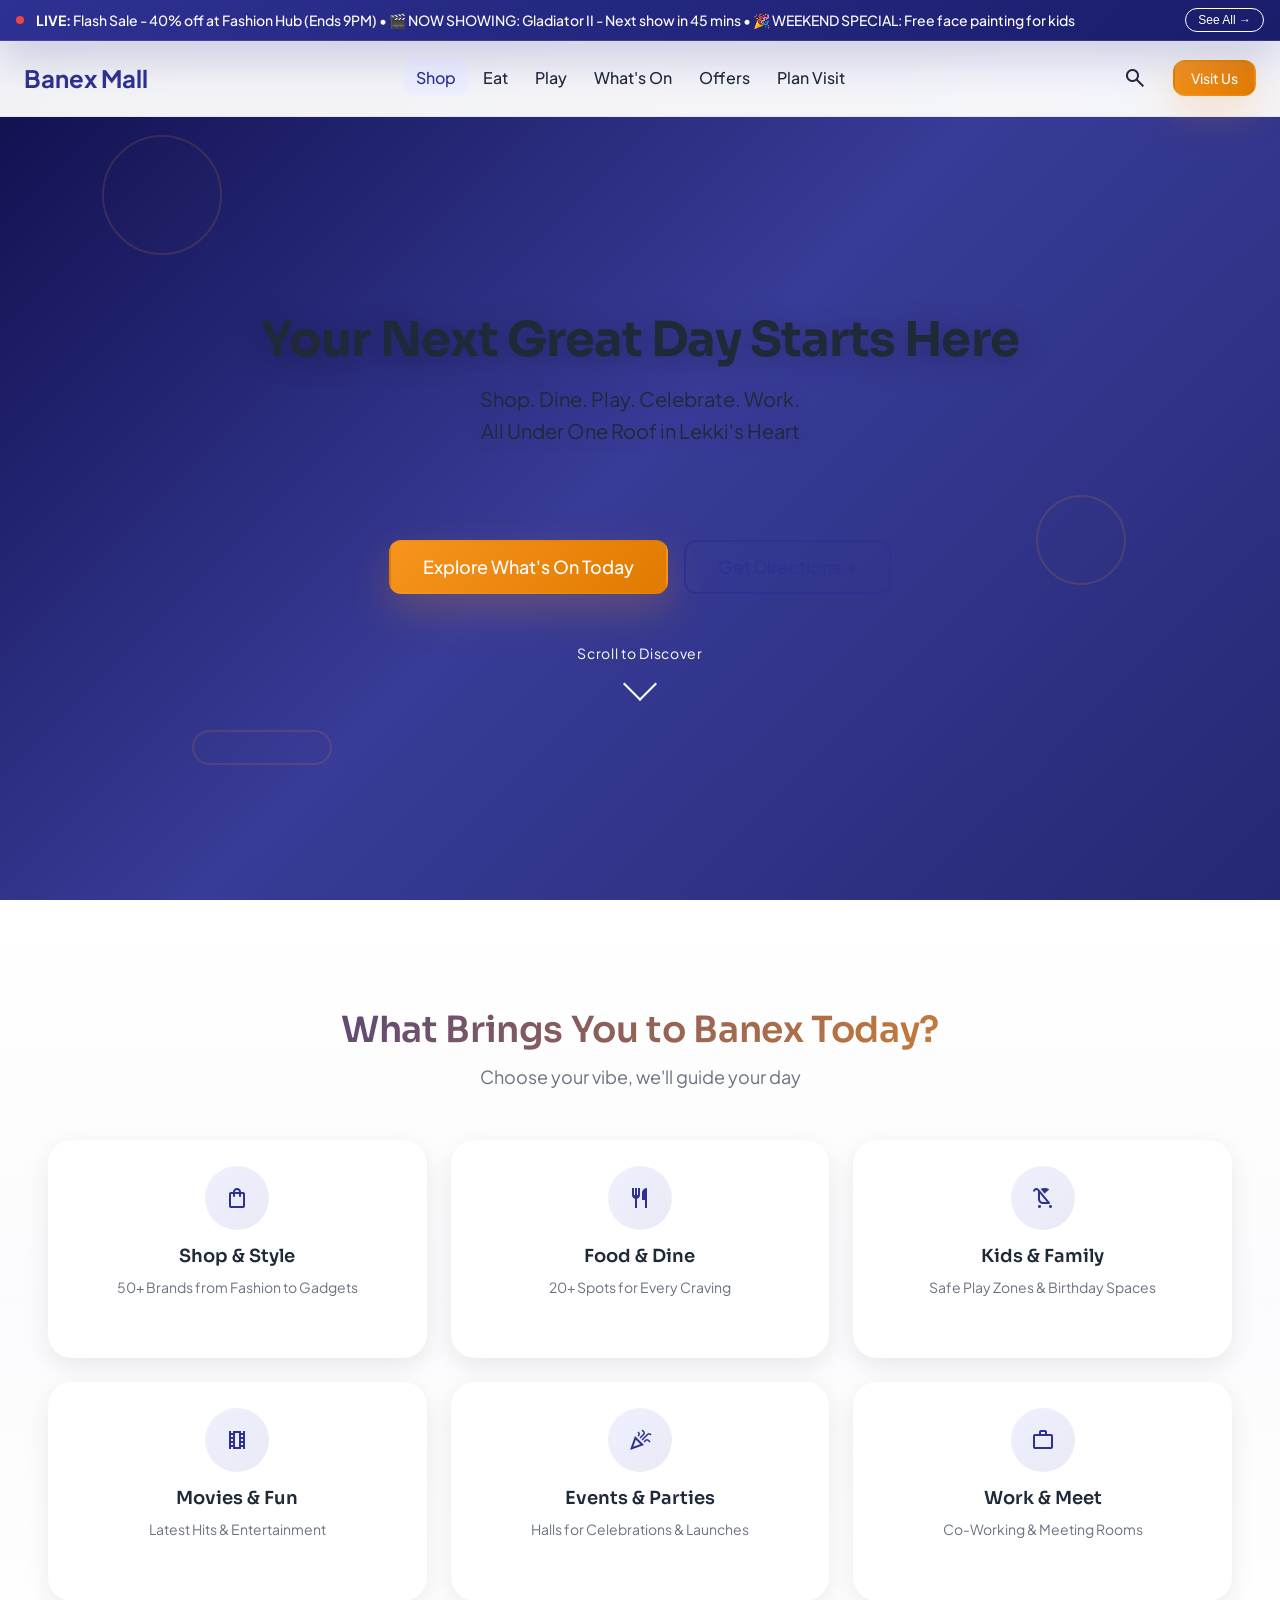
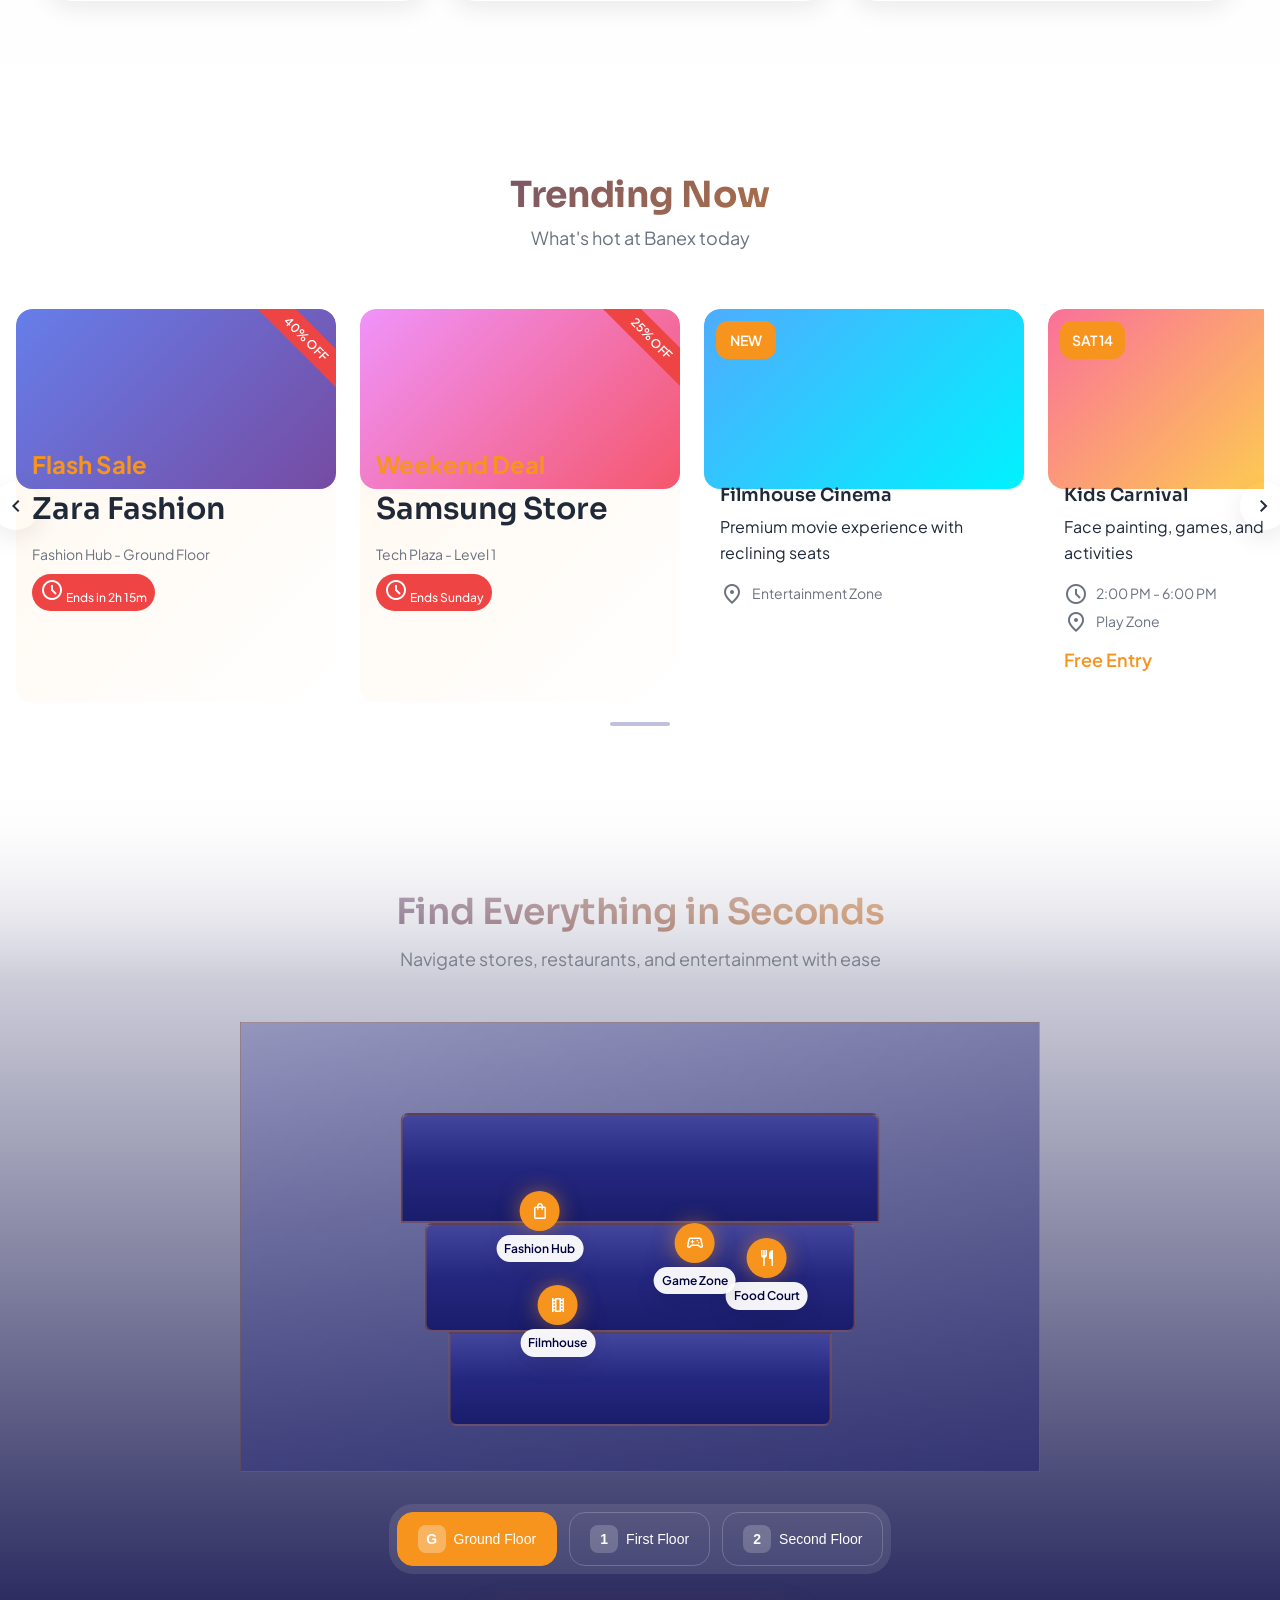
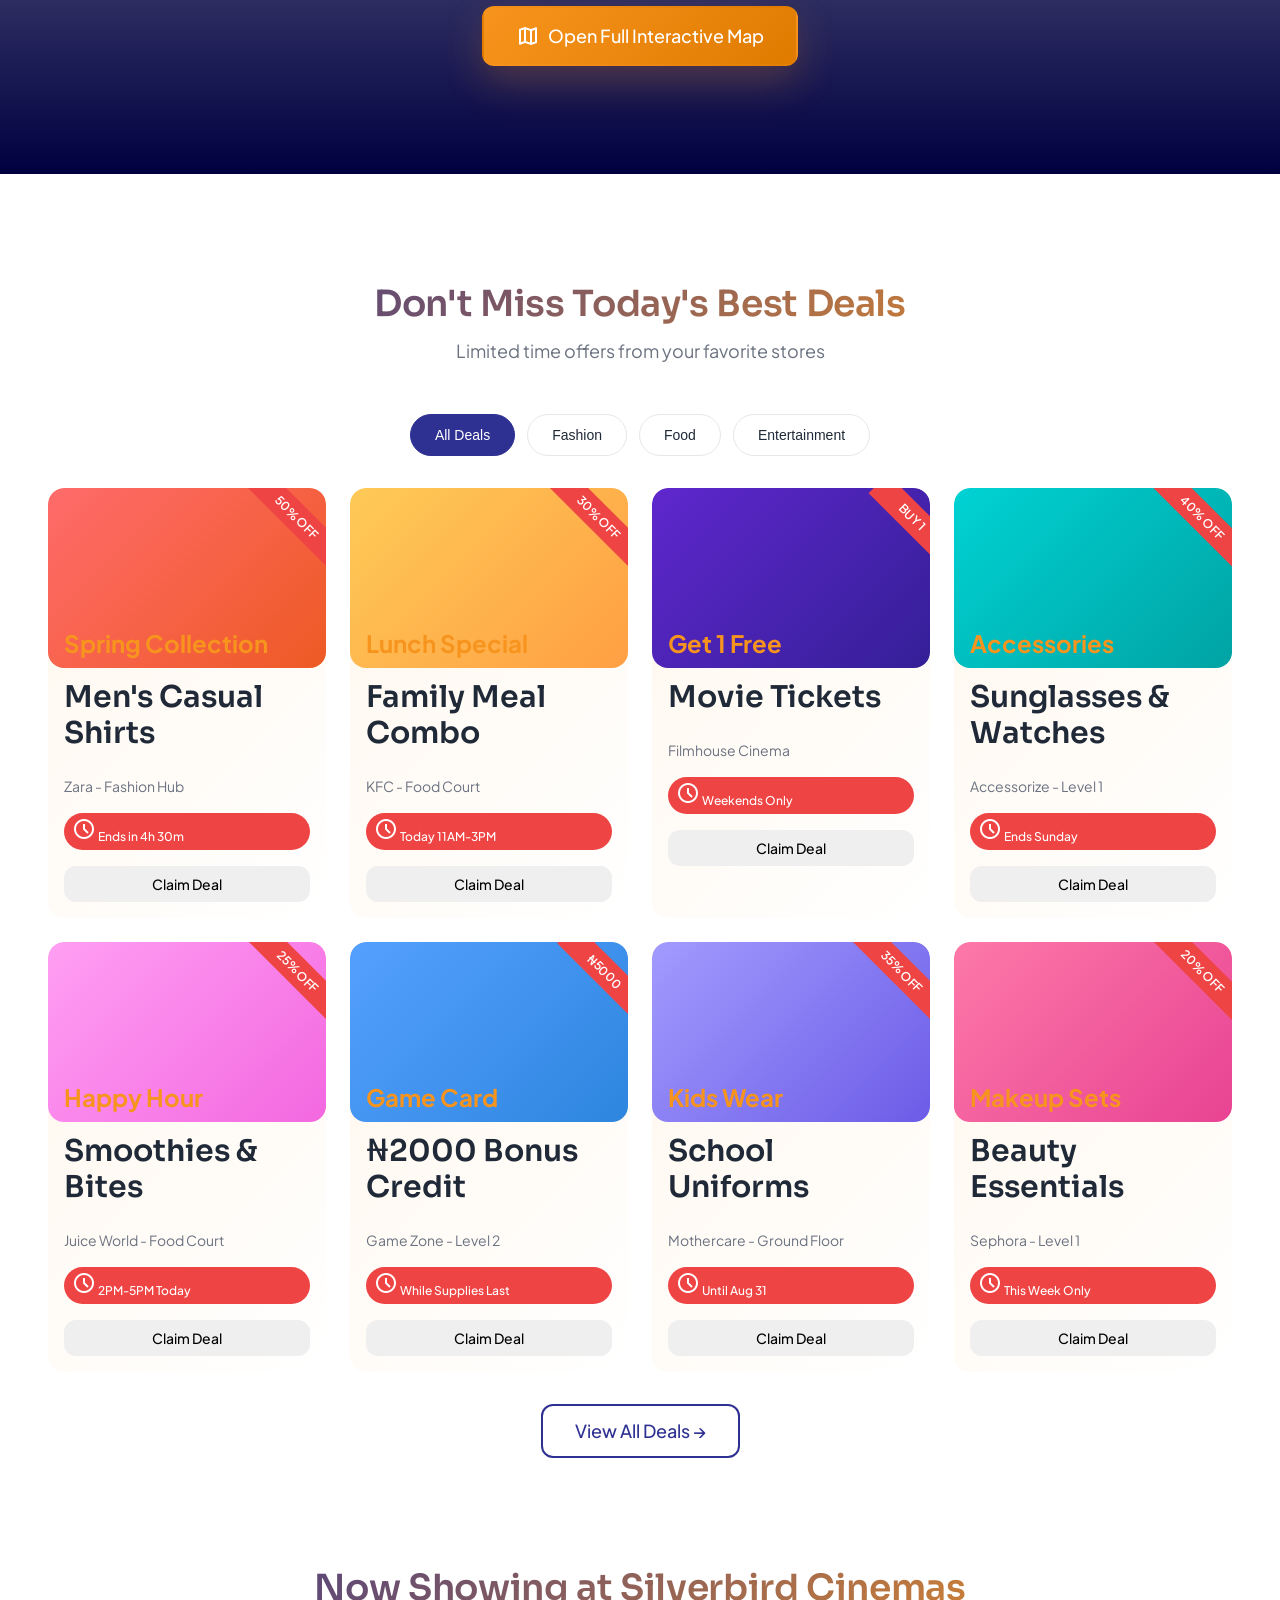
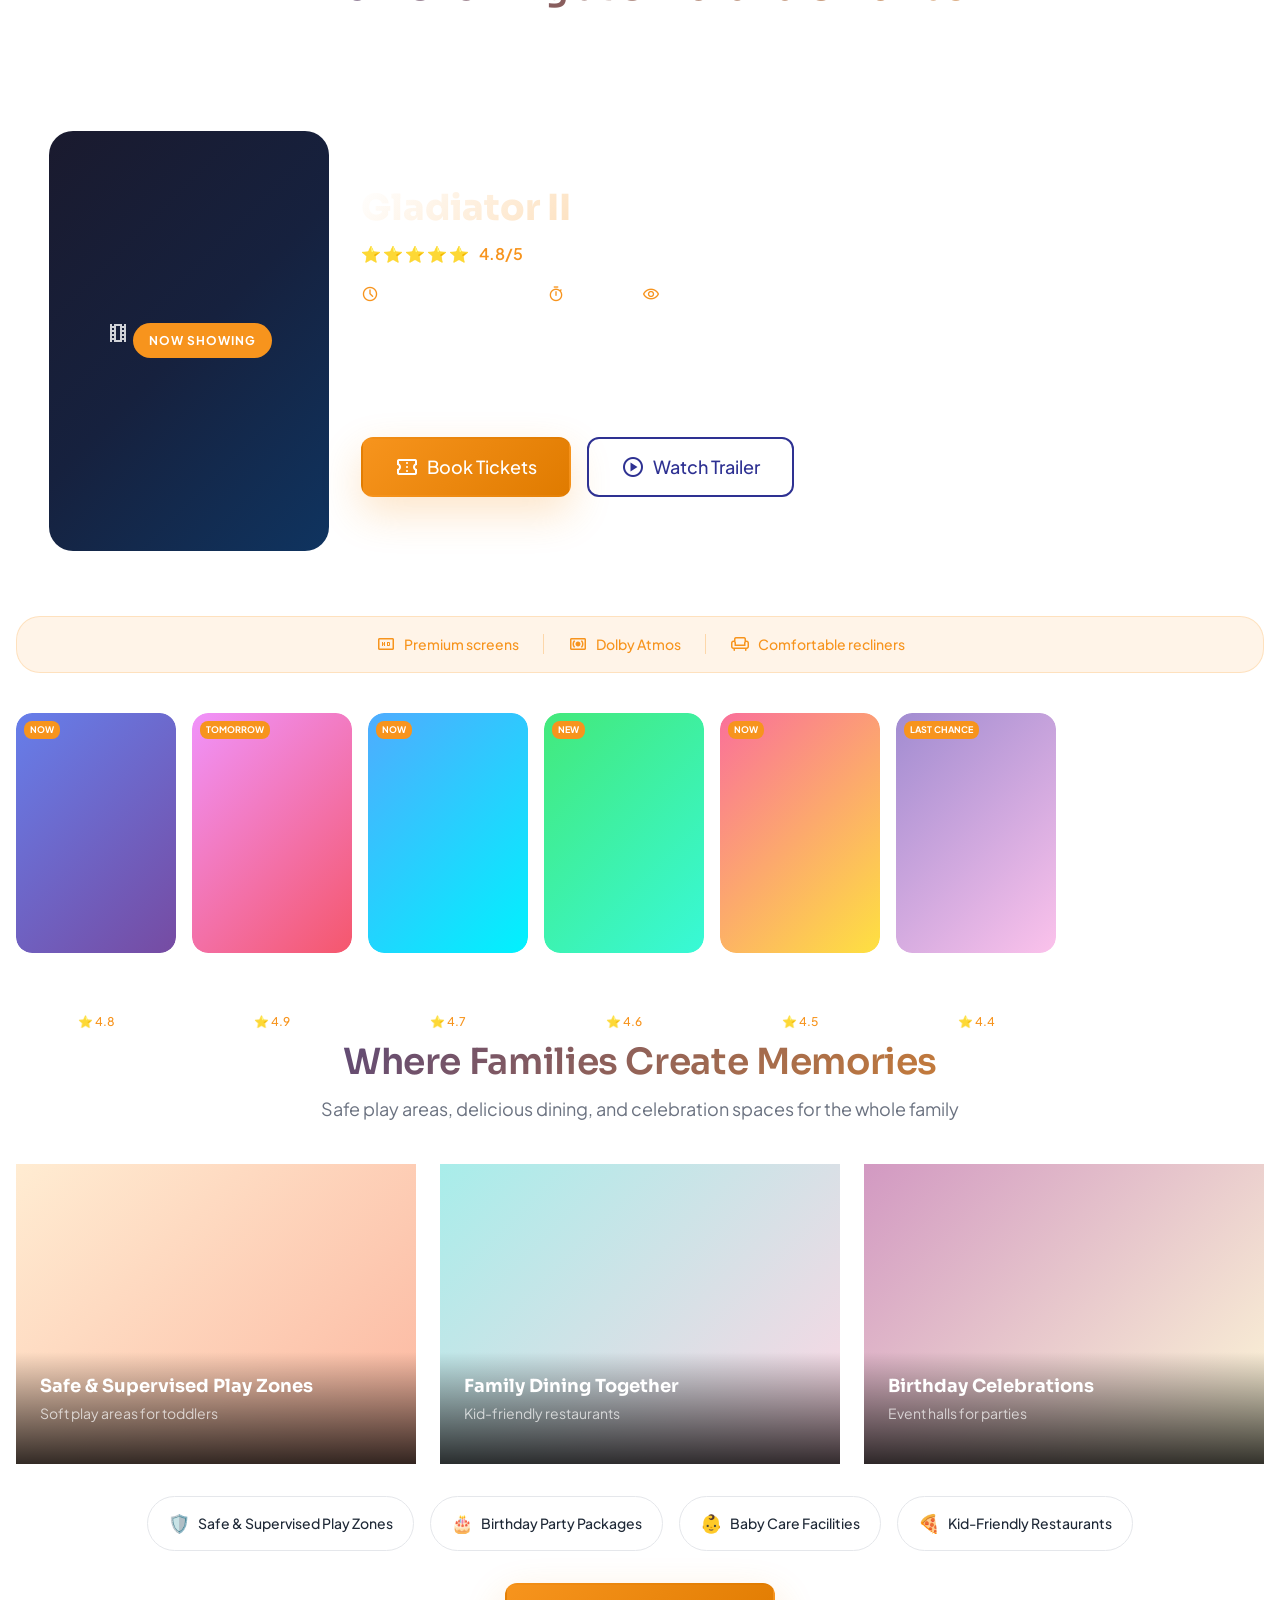
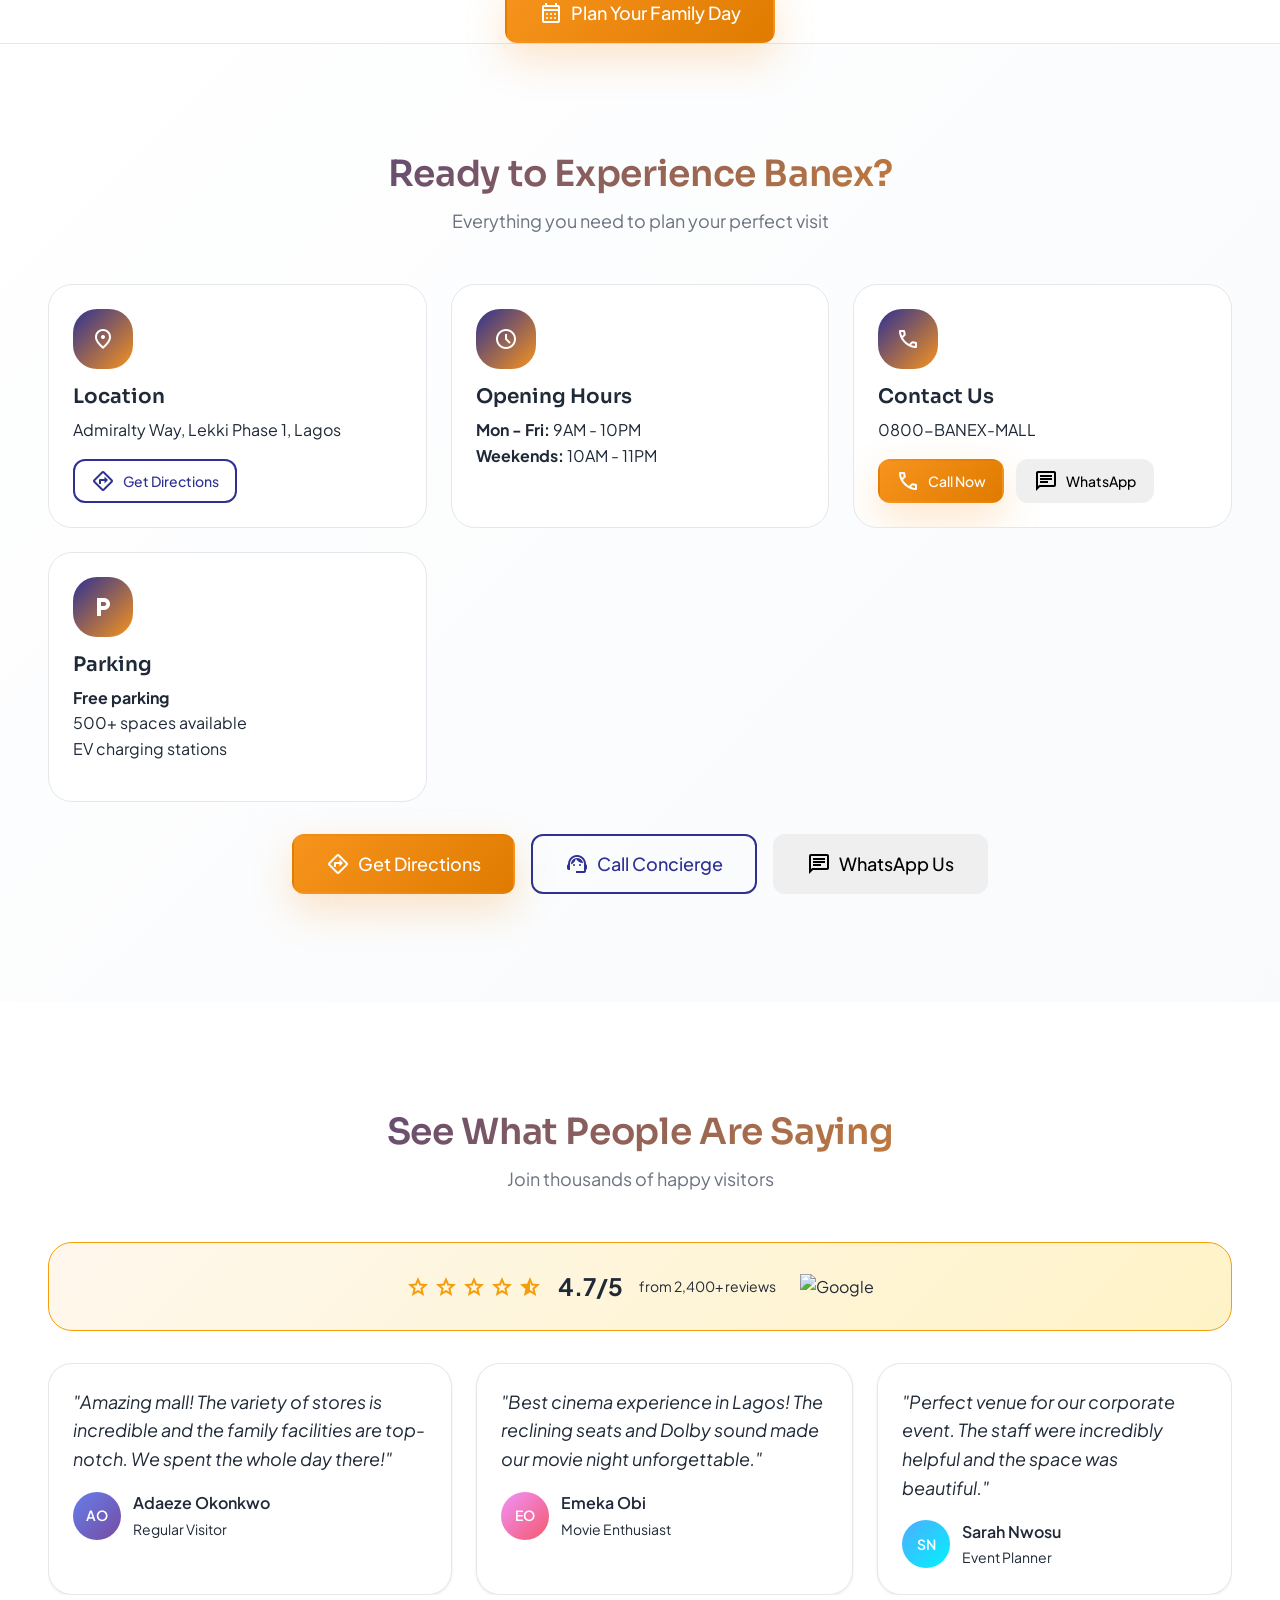
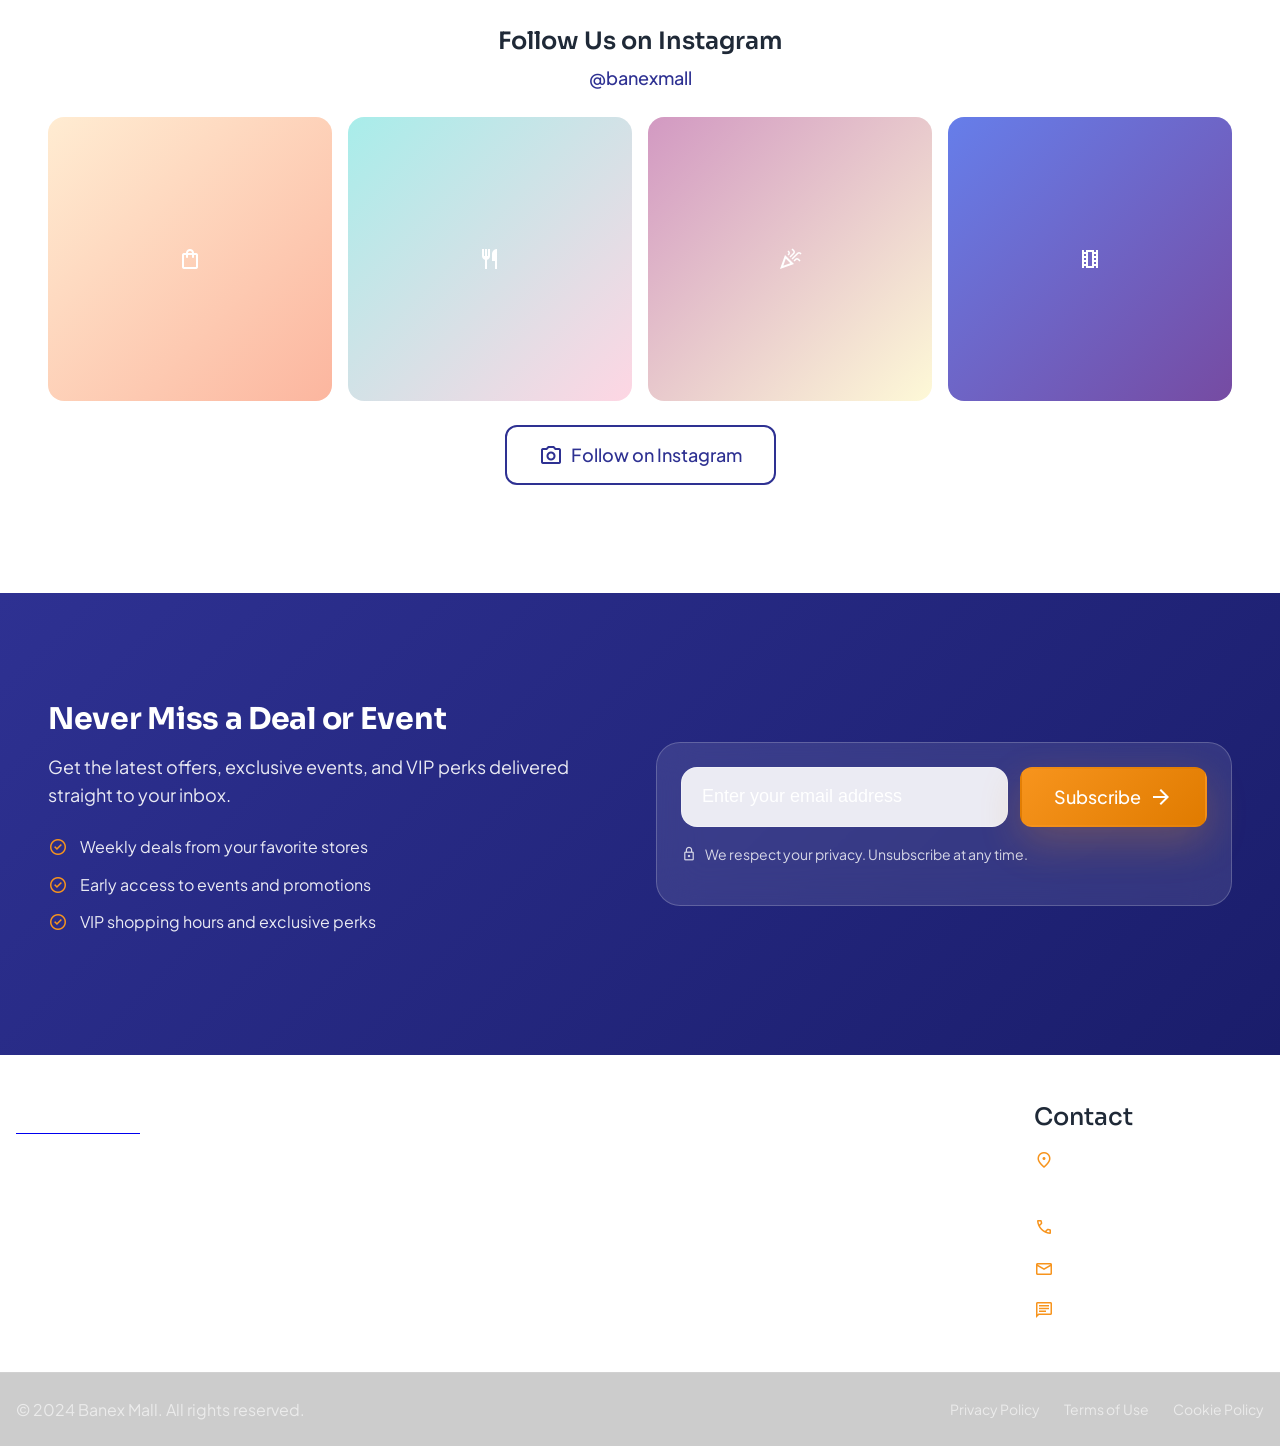
==== commit 25ef6ea4: "Enhance homepage with animations, navigation and assets - Add smooth scroll and fade-up animations -" ====
--- a/index.html
+++ b/index.html
@@ -3,463 +3,1146 @@
 <head>
     <meta charset="UTF-8">
     <meta name="viewport" content="width=device-width, initial-scale=1.0">
-    <title>Banex Mall - Premium Shopping Destination in Lekki</title>
-    <meta name="description" content="Discover Banex Mall - Lekki's premier shopping destination with luxury brands, dining, entertainment, and exclusive offers.">
-    
-    <!-- Fonts -->
-    <link rel="preconnect" href="https://fonts.googleapis.com">
-    <link rel="preconnect" href="https://fonts.gstatic.com" crossorigin>
-    <link href="https://fonts.googleapis.com/css2?family=Playfair+Display:wght@300;400;500;600;700&family=Inter:wght@300;400;500;600;700&family=Montserrat:wght@300;400;500;600;700&display=swap" rel="stylesheet">
-    
-    <!-- Styles -->
+    <title>Banex Mall - Premium Shopping & Lifestyle Destination</title>
     <link rel="stylesheet" href="styles/tokens.css">
     <link rel="stylesheet" href="styles/base.css">
     <link rel="stylesheet" href="styles/components.css">
     <link rel="stylesheet" href="styles/pages/home.css">
-    
-    <!-- Icons -->
-    <link rel="stylesheet" href="https://cdnjs.cloudflare.com/ajax/libs/lucide/0.263.1/lucide.min.css">
+    <link rel="stylesheet" href="https://fonts.googleapis.com/css2?family=Material+Symbols+Outlined:opsz,wght,FILL,GRAD@24,400,0,0">
 </head>
 <body>
-    <!-- Sticky Navigation -->
-    <nav class="nav-sticky" id="mainNav">
-        <div class="nav-container">
-            <div class="nav-brand">
-                <div class="logo">
-                    <span class="logo-text">Banex</span>
-                    <span class="logo-accent">Mall</span>
+    <!-- LIVE STATUS BAR - Always visible at top -->
+    <div class="live-status-bar" role="banner" aria-label="Live updates">
+        <div class="container">
+            <div class="status-content">
+                <span class="status-indicator" aria-hidden="true"></span>
+                <span class="status-text">
+                    <strong>LIVE:</strong> Flash Sale - 40% off at Fashion Hub (Ends 9PM) • 
+                    🎬 NOW SHOWING: Gladiator II - Next show in 45 mins • 
+                    🎉 WEEKEND SPECIAL: Free face painting for kids
+                </span>
+            </div>
+            <button class="status-cta" aria-label="See all live events">See All →</button>
+        </div>
+    </div>
+
+    <!-- HEADER -->
+    <header class="header">
+        <div class="header__container">
+            <a href="#" class="header__logo">Banex Mall</a>
+            <nav class="header__nav desktop-only" aria-label="Main navigation">
+                <a href="#" class="header__nav-link header__nav-link--active">Shop</a>
+                <a href="#" class="header__nav-link">Eat</a>
+                <a href="#" class="header__nav-link">Play</a>
+                <a href="#" class="header__nav-link">What's On</a>
+                <a href="#" class="header__nav-link">Offers</a>
+                <a href="#" class="header__nav-link">Plan Visit</a>
+            </nav>
+            <div class="header__actions">
+                <button class="btn btn-icon btn-ghost" aria-label="Search">
+                    <span class="material-symbols-outlined">search</span>
+                </button>
+                <button class="btn btn-primary btn-sm">Visit Us</button>
+                <button class="btn btn-icon btn-ghost mobile-only" aria-label="Menu" id="mobile-menu-btn">
+                    <span class="material-symbols-outlined">menu</span>
+                </button>
+            </div>
+        </div>
+    </header>
+
+    <!-- HERO SECTION -->
+    <section class="hero-section" aria-labelledby="hero-heading">
+        <div class="hero-background">
+            <div class="hero-gradient"></div>
+            <div class="hero-shapes">
+                <div class="hero-shape hero-shape--1"></div>
+                <div class="hero-shape hero-shape--2"></div>
+                <div class="hero-shape hero-shape--3"></div>
+            </div>
+        </div>
+        
+        <div class="hero-content container">
+            <div class="hero-text">
+                <h1 id="hero-heading" class="hero-title">Your Next Great Day Starts Here</h1>
+                <p class="hero-subtitle">Shop. Dine. Play. Celebrate. Work.<br>All Under One Roof in Lekki's Heart</p>
+                
+                <!-- Dynamic Rotating Text -->
+                <div class="dynamic-text" aria-live="polite">
+                    <span class="dynamic-text__item">100+ brands waiting to be discovered</span>
+                </div>
+                
+                <div class="hero-actions">
+                    <button class="btn btn-primary btn-lg">Explore What's On Today</button>
+                    <button class="btn btn-outline btn-lg">Get Directions →</button>
                 </div>
             </div>
             
-            <div class="nav-menu" id="navMenu">
-                <a href="#shop" class="nav-link">Shop</a>
-                <a href="#eat" class="nav-link">Eat</a>
-                <a href="#play" class="nav-link">Play</a>
-                <a href="#offers" class="nav-link">Offers</a>
-                <a href="#map" class="nav-link">Map</a>
-                <a href="#visit" class="nav-link">Visit</a>
-            </div>
-            
-            <div class="nav-actions">
-                <button class="btn btn-primary">Plan Your Visit</button>
-                <button class="nav-toggle" id="navToggle">
-                    <span></span>
-                    <span></span>
-                    <span></span>
-                </button>
-            </div>
-        </div>
-    </nav>
-
-    <!-- Mobile Drawer -->
-    <div class="mobile-drawer" id="mobileDrawer">
-        <div class="drawer-overlay"></div>
-        <div class="drawer-content">
-            <div class="drawer-header">
-                <div class="logo">
-                    <span class="logo-text">Banex</span>
-                    <span class="logo-accent">Mall</span>
-                </div>
-                <button class="drawer-close" id="drawerClose">
-                    <i data-lucide="x"></i>
-                </button>
-            </div>
-            <div class="drawer-menu">
-                <a href="#shop" class="drawer-link">Shop</a>
-                <a href="#eat" class="drawer-link">Eat</a>
-                <a href="#play" class="drawer-link">Play</a>
-                <a href="#offers" class="drawer-link">Offers</a>
-                <a href="#map" class="drawer-link">Map</a>
-                <a href="#visit" class="drawer-link">Visit</a>
-            </div>
-            <div class="drawer-footer">
-                <button class="btn btn-primary btn-full">Plan Your Visit</button>
-                <div class="drawer-contact">
-                    <p>Need help? Call us</p>
-                    <a href="tel:+234700BANEXMALL">+234 700 BANEXMALL</a>
-                </div>
-            </div>
-        </div>
-    </div>
-
-    <!-- Hero Section -->
-    <section class="hero" id="hero">
-        <div class="hero-background">
-            <div class="hero-glow"></div>
-            <div class="hero-overlay"></div>
-        </div>
-        
-        <div class="hero-content">
-            <div class="hero-text">
-                <h1 class="hero-title">
-                    Discover Banex Mall
-                    <span class="hero-subtitle">Where Luxury Meets Lifestyle</span>
-                </h1>
-                <p class="hero-description">
-                    Experience Lekki's premier shopping destination with over 200 premium stores, 
-                    world-class dining, and exclusive entertainment. From luxury fashion to cutting-edge tech, 
-                    every visit is an adventure in style and sophistication.
-                </p>
-                <div class="hero-actions">
-                    <button class="btn btn-primary btn-hero">
-                        Explore Stores
-                        <i data-lucide="arrow-right"></i>
-                    </button>
-                    <button class="btn btn-secondary btn-hero">
-                        View Offers
-                        <i data-lucide="gift"></i>
-                    </button>
-                </div>
-            </div>
-            
-            <div class="hero-visual">
-                <div class="hero-card">
-                    <div class="hero-card-image">
-                        <img src="https://images.unsplash.com/photo-1441986300917-64674bd600d8?w=600&h=400&fit=crop" alt="Luxury Shopping" loading="lazy">
-                    </div>
-                    <div class="hero-card-content">
-                        <h3>200+ Premium Stores</h3>
-                        <p>From international brands to local designers</p>
-                    </div>
-                </div>
-            </div>
-        </div>
-        
-        <div class="hero-scroll">
-            <div class="scroll-indicator">
-                <span>Scroll to explore</span>
-                <i data-lucide="chevron-down"></i>
+            <!-- Scroll indicator -->
+            <div class="scroll-indicator" aria-hidden="true">
+                <span>Scroll to Discover</span>
+                <div class="scroll-arrow"></div>
             </div>
         </div>
     </section>
 
-    <!-- Quick Actions -->
-    <section class="quick-actions" id="quickActions">
-        <div class="container">
-            <div class="actions-grid">
-                <a href="#shop" class="action-card">
-                    <div class="action-icon">
-                        <i data-lucide="shopping-bag"></i>
-                    </div>
-                    <h3>Shop</h3>
-                    <p>200+ premium stores</p>
-                </a>
-                
-                <a href="#eat" class="action-card">
-                    <div class="action-icon">
-                        <i data-lucide="utensils"></i>
-                    </div>
-                    <h3>Eat</h3>
-                    <p>World-class dining</p>
-                </a>
-                
-                <a href="#play" class="action-card">
-                    <div class="action-icon">
-                        <i data-lucide="film"></i>
-                    </div>
-                    <h3>Play</h3>
-                    <p>Entertainment & cinema</p>
-                </a>
-                
-                <a href="#offers" class="action-card">
-                    <div class="action-icon">
-                        <i data-lucide="tag"></i>
-                    </div>
-                    <h3>Offers</h3>
-                    <p>Exclusive deals</p>
-                </a>
-                
-                <a href="#map" class="action-card">
-                    <div class="action-icon">
-                        <i data-lucide="map-pin"></i>
-                    </div>
-                    <h3>Map</h3>
-                    <p>Find your way</p>
-                </a>
-            </div>
-        </div>
-    </section>
-
-    <!-- Featured Stores -->
-    <section class="featured-stores" id="shop">
+    <!-- QUICK ACCESS TILES SECTION -->
+    <section class="quick-access-section section-standard" aria-labelledby="quick-access-heading">
         <div class="container">
             <div class="section-header">
-                <h2>Featured Stores</h2>
-                <p>Discover the finest brands and exclusive collections</p>
-                <a href="/pages/stores.html" class="view-all">View All Stores <i data-lucide="arrow-right"></i></a>
-            </div>
-            
-            <div class="stores-grid" id="featuredStores">
-                <!-- Store cards will be loaded here -->
+                <h2 id="quick-access-heading">What Brings You to Banex Today?</h2>
+                <p class="text-lg text-muted">Choose your vibe, we'll guide your day</p>
+            </div>
+
+            <div class="quick-access-grid">
+                <!-- Shop & Style Tile -->
+                <a href="#" class="quick-tile">
+                    <div class="quick-tile__icon">
+                        <span class="material-symbols-outlined">shopping_bag</span>
+                    </div>
+                    <h3 class="quick-tile__title">Shop & Style</h3>
+                    <p class="quick-tile__count">50+ Brands from Fashion to Gadgets</p>
+                    <span class="quick-tile__hover-text">Discover trending stores →</span>
+                </a>
+
+                <!-- Food & Dine Tile -->
+                <a href="#" class="quick-tile">
+                    <div class="quick-tile__icon">
+                        <span class="material-symbols-outlined">restaurant</span>
+                    </div>
+                    <h3 class="quick-tile__title">Food & Dine</h3>
+                    <p class="quick-tile__count">20+ Spots for Every Craving</p>
+                    <span class="quick-tile__hover-text">See today's menu specials →</span>
+                </a>
+
+                <!-- Kids & Family Tile -->
+                <a href="#" class="quick-tile">
+                    <div class="quick-tile__icon">
+                        <span class="material-symbols-outlined">child_friendly</span>
+                    </div>
+                    <h3 class="quick-tile__title">Kids & Family</h3>
+                    <p class="quick-tile__count">Safe Play Zones & Birthday Spaces</p>
+                    <span class="quick-tile__hover-text">Plan your family day →</span>
+                </a>
+
+                <!-- Movies & Fun Tile -->
+                <a href="#" class="quick-tile">
+                    <div class="quick-tile__icon">
+                        <span class="material-symbols-outlined">local_movies</span>
+                    </div>
+                    <h3 class="quick-tile__title">Movies & Fun</h3>
+                    <p class="quick-tile__count">Latest Hits & Entertainment</p>
+                    <span class="quick-tile__hover-text">Check showtimes now →</span>
+                </a>
+
+                <!-- Events & Parties Tile -->
+                <a href="#" class="quick-tile">
+                    <div class="quick-tile__icon">
+                        <span class="material-symbols-outlined">celebration</span>
+                    </div>
+                    <h3 class="quick-tile__title">Events & Parties</h3>
+                    <p class="quick-tile__count">Halls for Celebrations & Launches</p>
+                    <span class="quick-tile__hover-text">Book your space →</span>
+                </a>
+
+                <!-- Work & Meet Tile -->
+                <a href="#" class="quick-tile">
+                    <div class="quick-tile__icon">
+                        <span class="material-symbols-outlined">work</span>
+                    </div>
+                    <h3 class="quick-tile__title">Work & Meet</h3>
+                    <p class="quick-tile__count">Co-Working & Meeting Rooms</p>
+                    <span class="quick-tile__hover-text">Explore workspaces →</span>
+                </a>
             </div>
         </div>
     </section>
 
-    <!-- What's Happening -->
-    <section class="whats-happening" id="offers">
+    <!-- TRENDING CAROUSEL SECTION -->
+    <section class="trending-section section-standard" aria-labelledby="trending-heading">
         <div class="container">
             <div class="section-header">
-                <h2>What's Happening Today</h2>
-                <p>Live events, exclusive offers, and exciting experiences</p>
-            </div>
-            
-            <div class="happening-content">
-                <div class="live-now">
-                    <h3>Live Now</h3>
-                    <div class="live-events" id="liveEvents">
-                        <!-- Live events will be loaded here -->
-                </div>
-                </div>
-                
-                <div class="current-offers">
-                    <h3>Current Offers</h3>
-                    <div class="offers-grid" id="currentOffers">
-                        <!-- Offers will be loaded here -->
-                    </div>
-                </div>
+                <h2 id="trending-heading">Trending Now</h2>
+                <p class="text-lg text-muted">What's hot at Banex today</p>
+            </div>
+
+            <div class="trending-carousel" role="region" aria-label="Trending content carousel">
+                <div class="carousel-container">
+                    <div class="carousel-track" id="trending-track">
+                        <!-- Hot Deals Cards -->
+                        <div class="carousel-item">
+                            <div class="promo-card">
+                                <div class="promo-card__ribbon">40% OFF</div>
+                                <div class="promo-card__image">
+                                    <div class="placeholder-image" style="background: linear-gradient(135deg, #667eea 0%, #764ba2 100%);"></div>
+                                </div>
+                                <div class="promo-card__content">
+                                    <div class="promo-card__discount">Flash Sale</div>
+                                    <h3 class="promo-card__title">Zara Fashion</h3>
+                                    <p class="promo-card__store">Fashion Hub - Ground Floor</p>
+                                    <div class="promo-card__timer">
+                                        <span class="material-symbols-outlined">schedule</span>
+                                        Ends in 2h 15m
+                                    </div>
+                                </div>
+                            </div>
+                        </div>
+
+                        <div class="carousel-item">
+                            <div class="promo-card">
+                                <div class="promo-card__ribbon">25% OFF</div>
+                                <div class="promo-card__image">
+                                    <div class="placeholder-image" style="background: linear-gradient(135deg, #f093fb 0%, #f5576c 100%);"></div>
+                                </div>
+                                <div class="promo-card__content">
+                                    <div class="promo-card__discount">Weekend Deal</div>
+                                    <h3 class="promo-card__title">Samsung Store</h3>
+                                    <p class="promo-card__store">Tech Plaza - Level 1</p>
+                                    <div class="promo-card__timer">
+                                        <span class="material-symbols-outlined">schedule</span>
+                                        Ends Sunday
+                                    </div>
+                                </div>
+                            </div>
+                        </div>
+
+                        <!-- New Store Openings -->
+                        <div class="carousel-item">
+                            <div class="event-card">
+                                <div class="event-card__banner">
+                                    <div class="placeholder-image" style="background: linear-gradient(135deg, #4facfe 0%, #00f2fe 100%);"></div>
+                                </div>
+                                <div class="event-card__date-badge">
+                                    <span class="date-badge__day">NEW</span>
+                                </div>
+                                <div class="event-card__content">
+                                    <h3 class="event-card__title">Filmhouse Cinema</h3>
+                                    <p class="event-card__description">Premium movie experience with reclining seats</p>
+                                    <div class="event-card__details">
+                                        <div class="event-card__detail">
+                                            <span class="material-symbols-outlined">location_on</span>
+                                            Entertainment Zone
+                                        </div>
+                                    </div>
+                                </div>
+                            </div>
+                        </div>
+
+                        <!-- Weekend Events -->
+                        <div class="carousel-item">
+                            <div class="event-card">
+                                <div class="event-card__banner">
+                                    <div class="placeholder-image" style="background: linear-gradient(135deg, #fa709a 0%, #fee140 100%);"></div>
+                                </div>
+                                <div class="event-card__date-badge">
+                                    <span class="date-badge__day">SAT</span>
+                                    <span class="date-badge__month">14</span>
+                                </div>
+                                <div class="event-card__content">
+                                    <h3 class="event-card__title">Kids Carnival</h3>
+                                    <p class="event-card__description">Face painting, games, and fun activities</p>
+                                    <div class="event-card__details">
+                                        <div class="event-card__detail">
+                                            <span class="material-symbols-outlined">schedule</span>
+                                            2:00 PM - 6:00 PM
+                                        </div>
+                                        <div class="event-card__detail">
+                                            <span class="material-symbols-outlined">location_on</span>
+                                            Play Zone
+                                        </div>
+                                    </div>
+                                    <div class="event-card__price">Free Entry</div>
+                                </div>
+                            </div>
+                        </div>
+
+                        <!-- Family Activities -->
+                        <div class="carousel-item">
+                            <div class="event-card">
+                                <div class="event-card__banner">
+                                    <div class="placeholder-image" style="background: linear-gradient(135deg, #a8edea 0%, #fed6e3 100%);"></div>
+                                </div>
+                                <div class="event-card__date-badge">
+                                    <span class="date-badge__day">SUN</span>
+                                    <span class="date-badge__month">15</span>
+                                </div>
+                                <div class="event-card__content">
+                                    <h3 class="event-card__title">Family Fun Day</h3>
+                                    <p class="event-card__description">Bowling, arcade games, and family dining</p>
+                                    <div class="event-card__details">
+                                        <div class="event-card__detail">
+                                            <span class="material-symbols-outlined">schedule</span>
+                                            All Day
+                                        </div>
+                                        <div class="event-card__detail">
+                                            <span class="material-symbols-outlined">location_on</span>
+                                            Entertainment Level
+                                        </div>
+                                    </div>
+                                    <div class="event-card__price">From ₦5,000</div>
+                                </div>
+                            </div>
+                        </div>
+
+                        <!-- Cinema Picks -->
+                        <div class="carousel-item">
+                            <div class="event-card">
+                                <div class="event-card__banner">
+                                    <div class="placeholder-image" style="background: linear-gradient(135deg, #ffecd2 0%, #fcb69f 100%);"></div>
+                                </div>
+                                <div class="event-card__date-badge">
+                                    <span class="date-badge__day">NOW</span>
+                                </div>
+                                <div class="event-card__content">
+                                    <h3 class="event-card__title">Gladiator II</h3>
+                                    <p class="event-card__description">Epic sequel in premium theaters</p>
+                                    <div class="event-card__details">
+                                        <div class="event-card__detail">
+                                            <span class="material-symbols-outlined">schedule</span>
+                                            Next show: 7:30 PM
+                                        </div>
+                                        <div class="event-card__detail">
+                                            <span class="material-symbols-outlined">location_on</span>
+                                            Filmhouse Cinema
+                                        </div>
+                                    </div>
+                                    <div class="event-card__price">₦3,500</div>
+                                </div>
+                            </div>
+                        </div>
+
+                        <!-- Dining Specials -->
+                        <div class="carousel-item">
+                            <div class="promo-card">
+                                <div class="promo-card__ribbon">SPECIAL</div>
+                                <div class="promo-card__image">
+                                    <div class="placeholder-image" style="background: linear-gradient(135deg, #ff9a9e 0%, #fecfef 100%);"></div>
+                                </div>
+                                <div class="promo-card__content">
+                                    <div class="promo-card__discount">Combo Deal</div>
+                                    <h3 class="promo-card__title">KFC Restaurant</h3>
+                                    <p class="promo-card__store">Food Court - Ground Floor</p>
+                                    <div class="promo-card__timer">
+                                        <span class="material-symbols-outlined">schedule</span>
+                                        Today Only
+                                    </div>
+                                </div>
+                            </div>
+                        </div>
+
+                        <div class="carousel-item">
+                            <div class="promo-card">
+                                <div class="promo-card__ribbon">BUY 2</div>
+                                <div class="promo-card__image">
+                                    <div class="placeholder-image" style="background: linear-gradient(135deg, #a18cd1 0%, #fbc2eb 100%);"></div>
+                                </div>
+                                <div class="promo-card__content">
+                                    <div class="promo-card__discount">Get 1 Free</div>
+                                    <h3 class="promo-card__title">Pizza Hut</h3>
+                                    <p class="promo-card__store">Food Court - Level 1</p>
+                                    <div class="promo-card__timer">
+                                        <span class="material-symbols-outlined">schedule</span>
+                                        Weekend Special
+                                    </div>
+                                </div>
+                            </div>
+                        </div>
+                    </div>
+                </div>
+
+                <!-- Carousel Controls -->
+                <button class="carousel-btn carousel-btn--prev" aria-label="Previous items">
+                    <span class="material-symbols-outlined">chevron_left</span>
+                </button>
+                <button class="carousel-btn carousel-btn--next" aria-label="Next items">
+                    <span class="material-symbols-outlined">chevron_right</span>
+                </button>
             </div>
         </div>
     </section>
 
-    <!-- Dining & Entertainment -->
-    <section class="dining-entertainment" id="eat">
+    <!-- INTERACTIVE MAP TEASER SECTION -->
+    <section class="map-teaser-section section-standard" aria-labelledby="map-heading">
         <div class="container">
             <div class="section-header">
-                <h2>Dining & Entertainment</h2>
-                <p>From fine dining to family fun, experience it all</p>
-            </div>
-            
-            <div class="dining-grid">
-                <div class="dining-card">
-                    <div class="dining-image">
-                        <img src="https://images.unsplash.com/photo-1555939594-58d7cb561ad1?w=600&h=400&fit=crop" alt="Fine Dining">
-                    </div>
-                    <div class="dining-content">
-                        <h3>Fine Dining</h3>
-                        <p>Exquisite culinary experiences from around the world</p>
-                        <div class="dining-tags">
-                            <span class="tag">Italian</span>
-                            <span class="tag">Asian</span>
-                            <span class="tag">Continental</span>
-                        </div>
-                    </div>
-                </div>
-                
-                <div class="dining-card">
-                    <div class="dining-image">
-                        <img src="https://images.unsplash.com/photo-1489599849927-2ee91cede3ba?w=600&h=400&fit=crop" alt="Cinema">
-                    </div>
-                    <div class="dining-content">
-                        <h3>Filmhouse Cinemas</h3>
-                        <p>Luxury cinema experience with IMAX and VIP screens</p>
-                        <div class="dining-tags">
-                            <span class="tag">IMAX</span>
-                            <span class="tag">VIP</span>
-                            <span class="tag">3D</span>
-                        </div>
-                    </div>
-                </div>
-                
-                <div class="dining-card">
-                    <div class="dining-image">
-                        <img src="https://images.unsplash.com/photo-1565299624946-b28f40a0ae38?w=600&h=400&fit=crop" alt="Food Court">
-                    </div>
-                    <div class="dining-content">
-                        <h3>Food Court</h3>
-                        <p>Quick bites and family favorites for every taste</p>
-                        <div class="dining-tags">
-                            <span class="tag">Fast Food</span>
-                            <span class="tag">Local</span>
-                            <span class="tag">International</span>
-                        </div>
-                    </div>
+                <h2 id="map-heading">Find Everything in Seconds</h2>
+                <p class="text-lg text-muted">Navigate stores, restaurants, and entertainment with ease</p>
+            </div>
+
+            <div class="map-teaser">
+                <div class="map-preview">
+                    <div class="mall-isometric">
+                        <div class="mall-building mall-building--ground"></div>
+                        <div class="mall-building mall-building--first"></div>
+                        <div class="mall-building mall-building--second"></div>
+                        <!-- Floating pins -->
+                        <div class="map-pin map-pin--1" style="--delay: 0s;">
+                            <span class="material-symbols-outlined">shopping_bag</span>
+                            <span class="map-pin__label">Fashion Hub</span>
+                        </div>
+                        <div class="map-pin map-pin--2" style="--delay: 0.5s;">
+                            <span class="material-symbols-outlined">restaurant</span>
+                            <span class="map-pin__label">Food Court</span>
+                        </div>
+                        <div class="map-pin map-pin--3" style="--delay: 1s;">
+                            <span class="material-symbols-outlined">local_movies</span>
+                            <span class="map-pin__label">Filmhouse</span>
+                        </div>
+                        <div class="map-pin map-pin--4" style="--delay: 1.5s;">
+                            <span class="material-symbols-outlined">sports_esports</span>
+                            <span class="map-pin__label">Game Zone</span>
+                        </div>
+                    </div>
+                </div>
+
+                <div class="floor-switcher">
+                    <button class="floor-btn floor-btn--active" data-floor="ground">
+                        <span class="floor-btn__level">G</span>
+                        <span class="floor-btn__name">Ground Floor</span>
+                    </button>
+                    <button class="floor-btn" data-floor="first">
+                        <span class="floor-btn__level">1</span>
+                        <span class="floor-btn__name">First Floor</span>
+                    </button>
+                    <button class="floor-btn" data-floor="second">
+                        <span class="floor-btn__level">2</span>
+                        <span class="floor-btn__name">Second Floor</span>
+                    </button>
+                </div>
+
+                <div class="map-cta">
+                    <button class="btn btn-primary btn-lg">
+                        <span class="material-symbols-outlined">map</span>
+                        Open Full Interactive Map
+                    </button>
                 </div>
             </div>
         </div>
     </section>
 
-    <!-- Map Teaser -->
-    <section class="map-teaser" id="map">
-        <div class="container">
-            <div class="map-content">
-                <div class="map-text">
-                    <h2>Find Your Way Around</h2>
-                    <p>Navigate our 4-level shopping paradise with ease. From fashion to food, entertainment to essentials - everything is just a short walk away.</p>
-                    <div class="map-features">
-                        <div class="map-feature">
-                            <i data-lucide="map"></i>
-                            <span>Interactive floor maps</span>
-                        </div>
-                        <div class="map-feature">
-                            <i data-lucide="navigation"></i>
-                            <span>Store locator</span>
-                        </div>
-                        <div class="map-feature">
-                            <i data-lucide="parking-circle"></i>
-                            <span>Parking guide</span>
-                        </div>
-                    </div>
-                    <button class="btn btn-primary">
-                        View Full Map
-                        <i data-lucide="external-link"></i>
-                    </button>
-                </div>
-                <div class="map-visual">
-                    <div class="map-preview">
-                        <div class="map-floor">
-                            <span>Ground Floor</span>
-                            <div class="map-stores">Fashion & Beauty</div>
-                        </div>
-                        <div class="map-floor">
-                            <span>First Floor</span>
-                            <div class="map-stores">Technology & Lifestyle</div>
-                        </div>
-                        <div class="map-floor">
-                            <span>Second Floor</span>
-                            <div class="map-stores">Dining & Entertainment</div>
-                        </div>
-                    </div>
-                </div>
-            </div>
-        </div>
-    </section>
-
-    <!-- Plan Your Visit -->
-    <section class="plan-visit" id="visit">
+    <!-- TODAY'S BEST DEALS SECTION -->
+    <section class="deals-section section-standard" aria-labelledby="deals-heading">
         <div class="container">
             <div class="section-header">
-                <h2>Plan Your Visit</h2>
-                <p>Everything you need for the perfect mall experience</p>
-            </div>
-            
-            <div class="visit-grid">
-                <div class="visit-card">
-                    <div class="visit-icon">
-                        <i data-lucide="clock"></i>
-                    </div>
-                    <h3>Opening Hours</h3>
-                    <div class="visit-hours">
-                        <div class="hour-item">
-                            <span Mon - Thu</span>
-                            <span>10 AM - 9 PM</span>
-                        </div>
-                        <div class="hour-item">
-                            <span>Fri - Sat</span>
-                            <span>10 AM - 10 PM</span>
-                        </div>
-                        <div class="hour-item">
-                            <span>Sunday</span>
-                            <span>12 PM - 8 PM</span>
-                        </div>
-                    </div>
-                </div>
-                
-                < class="visit-card">
-                    <div class="visit-icon">
-                        <i data-lucide="car"></i>
-                    </div>
-                    <h3>Getting Here</h3>
-                    <p>Located on Lekki-Epe Expressway, 15 minutes from Victoria Island</p>
-                    <div class="visit-transport">
-                        <span class="transport-tag">By Car</span>
-                        <span class="transport-tag">By Bus</span>
-                        <span class="transport-tag">By Ferry</span>
-                    </div>
-                </div>
-                
-                <div class="visit-card">
-                    <div class="visit-icon">
-                        <i data-lucide="parking-circle"></i>
-                    </div>
-                    <h3>Parking</h3>
-                    <p>2,500 spaces with EV charging and valet service</p>
-                    <div class="visit-parking">
-                        <div class="parking-stat">
-                            <span class="stat-number">2,500</span>
-                            <span class="stat-label">Total Spaces</span>
-                        </div>
-                        <div class="parking-stat">
-                            <span class="stat-number">50</span>
-                            <span class="stat-label">EV Charging</span>
-                        </div>
-                    </div>
-                </div>
+                <h2 id="deals-heading">Don't Miss Today's Best Deals</h2>
+                <p class="text-lg text-muted">Limited time offers from your favorite stores</p>
+            </div>
+
+            <div class="deals-filters">
+                <button class="filter-chip filter-chip--active" data-filter="all">All Deals</button>
+                <button class="filter-chip" data-filter="fashion">Fashion</button>
+                <button class="filter-chip" data-filter="food">Food</button>
+                <button class="filter-chip" data-filter="entertainment">Entertainment</button>
+            </div>
+
+            <div class="deals-grid">
+                <!-- Deal Card 1 -->
+                <div class="promo-card" data-category="fashion">
+                    <div class="promo-card__ribbon">50% OFF</div>
+                    <div class="promo-card__image">
+                        <div class="placeholder-image" style="background: linear-gradient(135deg, #ff6b6b 0%, #ee5a24 100%);"></div>
+                    </div>
+                    <div class="promo-card__content">
+                        <div class="promo-card__discount">Spring Collection</div>
+                        <h3 class="promo-card__title">Men's Casual Shirts</h3>
+                        <p class="promo-card__store">Zara - Fashion Hub</p>
+                        <div class="promo-card__timer">
+                            <span class="material-symbols-outlined">schedule</span>
+                            Ends in 4h 30m
+                        </div>
+                        <button class="btn btn-accent btn-sm">Claim Deal</button>
+                    </div>
+                </div>
+
+                <!-- Deal Card 2 -->
+                <div class="promo-card" data-category="food">
+                    <div class="promo-card__ribbon">30% OFF</div>
+                    <div class="promo-card__image">
+                        <div class="placeholder-image" style="background: linear-gradient(135deg, #feca57 0%, #ff9f43 100%);"></div>
+                    </div>
+                    <div class="promo-card__content">
+                        <div class="promo-card__discount">Lunch Special</div>
+                        <h3 class="promo-card__title">Family Meal Combo</h3>
+                        <p class="promo-card__store">KFC - Food Court</p>
+                        <div class="promo-card__timer">
+                            <span class="material-symbols-outlined">schedule</span>
+                            Today 11AM-3PM
+                        </div>
+                        <button class="btn btn-accent btn-sm">Claim Deal</button>
+                    </div>
+                </div>
+
+                <!-- Deal Card 3 -->
+                <div class="promo-card" data-category="entertainment">
+                    <div class="promo-card__ribbon">BUY 1</div>
+                    <div class="promo-card__image">
+                        <div class="placeholder-image" style="background: linear-gradient(135deg, #5f27cd 0%, #341f97 100%);"></div>
+                    </div>
+                    <div class="promo-card__content">
+                        <div class="promo-card__discount">Get 1 Free</div>
+                        <h3 class="promo-card__title">Movie Tickets</h3>
+                        <p class="promo-card__store">Filmhouse Cinema</p>
+                        <div class="promo-card__timer">
+                            <span class="material-symbols-outlined">schedule</span>
+                            Weekends Only
+                        </div>
+                        <button class="btn btn-accent btn-sm">Claim Deal</button>
+                    </div>
+                </div>
+
+                <!-- Deal Card 4 -->
+                <div class="promo-card" data-category="fashion">
+                    <div class="promo-card__ribbon">40% OFF</div>
+                    <div class="promo-card__image">
+                        <div class="placeholder-image" style="background: linear-gradient(135deg, #00d2d3 0%, #01a3a4 100%);"></div>
+                    </div>
+                    <div class="promo-card__content">
+                        <div class="promo-card__discount">Accessories</div>
+                        <h3 class="promo-card__title">Sunglasses & Watches</h3>
+                        <p class="promo-card__store">Accessorize - Level 1</p>
+                        <div class="promo-card__timer">
+                            <span class="material-symbols-outlined">schedule</span>
+                            Ends Sunday
+                        </div>
+                        <button class="btn btn-accent btn-sm">Claim Deal</button>
+                    </div>
+                </div>
+
+                <!-- Deal Card 5 -->
+                <div class="promo-card" data-category="food">
+                    <div class="promo-card__ribbon">25% OFF</div>
+                    <div class="promo-card__image">
+                        <div class="placeholder-image" style="background: linear-gradient(135deg, #ff9ff3 0%, #f368e0 100%);"></div>
+                    </div>
+                    <div class="promo-card__content">
+                        <div class="promo-card__discount">Happy Hour</div>
+                        <h3 class="promo-card__title">Smoothies & Bites</h3>
+                        <p class="promo-card__store">Juice World - Food Court</p>
+                        <div class="promo-card__timer">
+                            <span class="material-symbols-outlined">schedule</span>
+                            2PM-5PM Today
+                        </div>
+                        <button class="btn btn-accent btn-sm">Claim Deal</button>
+                    </div>
+                </div>
+
+                <!-- Deal Card 6 -->
+                <div class="promo-card" data-category="entertainment">
+                    <div class="promo-card__ribbon">₦5000</div>
+                    <div class="promo-card__image">
+                        <div class="placeholder-image" style="background: linear-gradient(135deg, #54a0ff 0%, #2e86de 100%);"></div>
+                    </div>
+                    <div class="promo-card__content">
+                        <div class="promo-card__discount">Game Card</div>
+                        <h3 class="promo-card__title">₦2000 Bonus Credit</h3>
+                        <p class="promo-card__store">Game Zone - Level 2</p>
+                        <div class="promo-card__timer">
+                            <span class="material-symbols-outlined">schedule</span>
+                            While Supplies Last
+                        </div>
+                        <button class="btn btn-accent btn-sm">Claim Deal</button>
+                    </div>
+                </div>
+
+                <!-- Deal Card 7 -->
+                <div class="promo-card" data-category="fashion">
+                    <div class="promo-card__ribbon">35% OFF</div>
+                    <div class="promo-card__image">
+                        <div class="placeholder-image" style="background: linear-gradient(135deg, #a29bfe 0%, #6c5ce7 100%);"></div>
+                    </div>
+                    <div class="promo-card__content">
+                        <div class="promo-card__discount">Kids Wear</div>
+                        <h3 class="promo-card__title">School Uniforms</h3>
+                        <p class="promo-card__store">Mothercare - Ground Floor</p>
+                        <div class="promo-card__timer">
+                            <span class="material-symbols-outlined">schedule</span>
+                            Until Aug 31
+                        </div>
+                        <button class="btn btn-accent btn-sm">Claim Deal</button>
+                    </div>
+                </div>
+
+                <!-- Deal Card 8 -->
+                <div class="promo-card" data-category="fashion">
+                    <div class="promo-card__ribbon">20% OFF</div>
+                    <div class="promo-card__image">
+                        <div class="placeholder-image" style="background: linear-gradient(135deg, #fd79a8 0%, #e84393 100%);"></div>
+                    </div>
+                    <div class="promo-card__content">
+                        <div class="promo-card__discount">Makeup Sets</div>
+                        <h3 class="promo-card__title">Beauty Essentials</h3>
+                        <p class="promo-card__store">Sephora - Level 1</p>
+                        <div class="promo-card__timer">
+                            <span class="material-symbols-outlined">schedule</span>
+                            This Week Only
+                        </div>
+                        <button class="btn btn-accent btn-sm">Claim Deal</button>
+                    </div>
+                </div>
+            </div>
+
+            <div class="deals-cta">
+                <button class="btn btn-outline btn-lg">View All Deals →</button>
             </div>
         </div>
     </section>
 
-    <!-- Footer -->
-    <footer class="footer">
+    <!-- CINEMA SHOWCASE SECTION -->
+    <section class="cinema-section section-standard" aria-labelledby="cinema-heading">
         <div class="container">
-            <div class="footer-content">
-                <div class="footer-brand">
-                    <div class="logo">
-                        <span class="logo-text">Banex</span>
-                        <span class="logo-accent">Mall</span>
-                    </div>
-                    <p>Lekki's premier shopping destination where luxury meets lifestyle.</p>
+            <div class="section-header">
+                <h2 id="cinema-heading">Now Showing at Silverbird Cinemas</h2>
+                <p class="text-lg text-muted">Your perfect movie night is just upstairs</p>
+            </div>
+
+            <!-- Featured Movie Hero -->
+            <div class="featured-movie">
+                <div class="featured-movie__poster">
+                    <div class="placeholder-image placeholder-image--movie" style="background: linear-gradient(135deg, #1a1a2e 0%, #16213e 50%, #0f3460 100%);">
+                        <div class="movie-poster-content">
+                            <span class="material-symbols-outlined movie-icon">theaters</span>
+                            <span class="movie-badge-tag">NOW SHOWING</span>
+                        </div>
+                    </div>
+                </div>
+                <div class="featured-movie__info">
+                    <h3 class="featured-movie__title">Gladiator II</h3>
+                    <div class="featured-movie__rating">
+                        <span class="stars">⭐⭐⭐⭐⭐</span>
+                        <span class="rating-text">4.8/5</span>
+                    </div>
+                    <div class="featured-movie__meta">
+                        <span class="meta-item">
+                            <span class="material-symbols-outlined">schedule</span>
+                            Next showing: 7:30 PM
+                        </span>
+                        <span class="meta-item">
+                            <span class="material-symbols-outlined">timer</span>
+                            150 mins
+                        </span>
+                        <span class="meta-item">
+                            <span class="material-symbols-outlined">visibility</span>
+                            PG-13
+                        </span>
+                    </div>
+                    <p class="featured-movie__description">
+                        Experience the epic continuation of Rome's greatest saga. Paul Mescal returns as Lucius in this stunning sequel featuring groundbreaking visuals and heart-pounding action.
+                    </p>
+                    <div class="featured-movie__actions">
+                        <button class="btn btn-primary btn-lg">
+                            <span class="material-symbols-outlined">confirmation_number</span>
+                            Book Tickets
+                        </button>
+                        <button class="btn btn-outline btn-lg">
+                            <span class="material-symbols-outlined">play_circle</span>
+                            Watch Trailer
+                        </button>
+                    </div>
+                </div>
+            </div>
+
+            <!-- Quick Info Bar -->
+            <div class="cinema-info-bar">
+                <div class="cinema-info-bar__item">
+                    <span class="material-symbols-outlined">hd</span>
+                    <span>Premium screens</span>
+                </div>
+                <div class="cinema-info-bar__divider"></div>
+                <div class="cinema-info-bar__item">
+                    <span class="material-symbols-outlined">surround_sound</span>
+                    <span>Dolby Atmos</span>
+                </div>
+                <div class="cinema-info-bar__divider"></div>
+                <div class="cinema-info-bar__item">
+                    <span class="material-symbols-outlined">chair</span>
+                    <span>Comfortable recliners</span>
+                </div>
+            </div>
+
+            <!-- Movie Carousel -->
+            <div class="movie-carousel">
+                <div class="movie-scroll-track">
+                    <!-- Movie 1 -->
+                    <div class="movie-card">
+                        <div class="movie-card__poster">
+                            <div class="placeholder-image" style="background: linear-gradient(135deg, #667eea 0%, #764ba2 100%);"></div>
+                            <span class="movie-card__badge">NOW</span>
+                        </div>
+                        <div class="movie-card__info">
+                            <h4 class="movie-card__title">Gladiator II</h4>
+                            <p class="movie-card__genre">Action, Drama</p>
+                            <span class="movie-card__rating-mini">⭐ 4.8</span>
+                        </div>
+                    </div>
+                    <!-- Movie 2 -->
+                    <div class="movie-card">
+                        <div class="movie-card__poster">
+                            <div class="placeholder-image" style="background: linear-gradient(135deg, #f093fb 0%, #f5576c 100%);"></div>
+                            <span class="movie-card__badge">TOMORROW</span>
+                        </div>
+                        <div class="movie-card__info">
+                            <h4 class="movie-card__title">Wicked</h4>
+                            <p class="movie-card__genre">Musical, Fantasy</p>
+                            <span class="movie-card__rating-mini">⭐ 4.9</span>
+                        </div>
+                    </div>
+                    <!-- Movie 3 -->
+                    <div class="movie-card">
+                        <div class="movie-card__poster">
+                            <div class="placeholder-image" style="background: linear-gradient(135deg, #4facfe 0%, #00f2fe 100%);"></div>
+                            <span class="movie-card__badge">NOW</span>
+                        </div>
+                        <div class="movie-card__info">
+                            <h4 class="movie-card__title">Moana 2</h4>
+                            <p class="movie-card__genre">Animation, Adventure</p>
+                            <span class="movie-card__rating-mini">⭐ 4.7</span>
+                        </div>
+                    </div>
+                    <!-- Movie 4 -->
+                    <div class="movie-card">
+                        <div class="movie-card__poster">
+                            <div class="placeholder-image" style="background: linear-gradient(135deg, #43e97b 0%, #38f9d7 100%);"></div>
+                            <span class="movie-card__badge">NEW</span>
+                        </div>
+                        <div class="movie-card__info">
+                            <h4 class="movie-card__title">The Wild Robot</h4>
+                            <p class="movie-card__genre">Sci-Fi, Family</p>
+                            <span class="movie-card__rating-mini">⭐ 4.6</span>
+                        </div>
+                    </div>
+                    <!-- Movie 5 -->
+                    <div class="movie-card">
+                        <div class="movie-card__poster">
+                            <div class="placeholder-image" style="background: linear-gradient(135deg, #fa709a 0%, #fee140 100%);"></div>
+                            <span class="movie-card__badge">NOW</span>
+                        </div>
+                        <div class="movie-card__info">
+                            <h4 class="movie-card__title">Red One</h4>
+                            <p class="movie-card__genre">Comedy, Action</p>
+                            <span class="movie-card__rating-mini">⭐ 4.5</span>
+                        </div>
+                    </div>
+                    <!-- Movie 6 -->
+                    <div class="movie-card">
+                        <div class="movie-card__poster">
+                            <div class="placeholder-image" style="background: linear-gradient(135deg, #a18cd1 0%, #fbc2eb 100%);"></div>
+                            <span class="movie-card__badge">LAST CHANCE</span>
+                        </div>
+                        <div class="movie-card__info">
+                            <h4 class="movie-card__title">Venom: The Last Dance</h4>
+                            <p class="movie-card__genre">Superhero, Sci-Fi</p>
+                            <span class="movie-card__rating-mini">⭐ 4.4</span>
+                        </div>
+                    </div>
+                </div>
+            </div>
+        </div>
+    </section>
+
+    <!-- FAMILY MOMENTS SECTION -->
+    <section class="family-section section-standard" aria-labelledby="family-heading">
+        <div class="container">
+            <div class="section-header">
+                <h2 id="family-heading">Where Families Create Memories</h2>
+                <p class="text-lg text-muted">Safe play areas, delicious dining, and celebration spaces for the whole family</p>
+            </div>
+
+            <!-- Photo Gallery -->
+            <div class="family-gallery">
+                <div class="gallery-card gallery-card--large">
+                    <div class="gallery-card__image" style="background: linear-gradient(135deg, #ffecd2 0%, #fcb69f 100%);">
+                        <div class="gallery-overlay">
+                            <span class="material-symbols-outlined">child_care</span>
+                        </div>
+                    </div>
+                    <div class="gallery-card__caption">
+                        <h4>Safe & Supervised Play Zones</h4>
+                        <p>Soft play areas for toddlers</p>
+                    </div>
+                </div>
+                <div class="gallery-card gallery-card--large">
+                    <div class="gallery-card__image" style="background: linear-gradient(135deg, #a8edea 0%, #fed6e3 100%);">
+                        <div class="gallery-overlay">
+                            <span class="material-symbols-outlined">restaurant</span>
+                        </div>
+                    </div>
+                    <div class="gallery-card__caption">
+                        <h4>Family Dining Together</h4>
+                        <p>Kid-friendly restaurants</p>
+                    </div>
+                </div>
+                <div class="gallery-card gallery-card--large">
+                    <div class="gallery-card__image" style="background: linear-gradient(135deg, #d299c2 0%, #fef9d7 100%);">
+                        <div class="gallery-overlay">
+                            <span class="material-symbols-outlined">cake</span>
+                        </div>
+                    </div>
+                    <div class="gallery-card__caption">
+                        <h4>Birthday Celebrations</h4>
+                        <p>Event halls for parties</p>
+                    </div>
+                </div>
+            </div>
+
+            <!-- Feature Pills -->
+            <div class="family-features">
+                <div class="feature-pill">
+                    <span class="feature-pill__icon">🛡️</span>
+                    <span class="feature-pill__text">Safe & Supervised Play Zones</span>
+                </div>
+                <div class="feature-pill">
+                    <span class="feature-pill__icon">🎂</span>
+                    <span class="feature-pill__text">Birthday Party Packages</span>
+                </div>
+                <div class="feature-pill">
+                    <span class="feature-pill__icon">👶</span>
+                    <span class="feature-pill__text">Baby Care Facilities</span>
+                </div>
+                <div class="feature-pill">
+                    <span class="feature-pill__icon">🍕</span>
+                    <span class="feature-pill__text">Kid-Friendly Restaurants</span>
+                </div>
+            </div>
+
+            <!-- CTA -->
+            <div class="family-cta">
+                <button class="btn btn-primary btn-lg">
+                    <span class="material-symbols-outlined">calendar_month</span>
+                    Plan Your Family Day
+                </button>
+            </div>
+        </div>
+    </section>
+
+    <!-- VISIT US TODAY SECTION -->
+    <section class="visit-today-section section-standard" aria-labelledby="visit-heading">
+        <div class="container">
+            <div class="section-header">
+                <h2 id="visit-heading">Ready to Experience Banex?</h2>
+                <p class="text-lg text-muted">Everything you need to plan your perfect visit</p>
+            </div>
+
+            <div class="visit-utility-grid">
+                <!-- Location Card -->
+                <div class="utility-card utility-card--visit">
+                    <div class="utility-card__icon">
+                        <span class="material-symbols-outlined">location_on</span>
+                    </div>
+                    <div class="utility-card__content">
+                        <h3 class="utility-card__title">Location</h3>
+                        <p class="utility-card__text">Admiralty Way, Lekki Phase 1, Lagos</p>
+                        <button class="btn btn-outline btn-sm">
+                            <span class="material-symbols-outlined">directions</span>
+                            Get Directions
+                        </button>
+                    </div>
+                </div>
+
+                <!-- Hours Card -->
+                <div class="utility-card utility-card--visit">
+                    <div class="utility-card__icon">
+                        <span class="material-symbols-outlined">schedule</span>
+                    </div>
+                    <div class="utility-card__content">
+                        <h3 class="utility-card__title">Opening Hours</h3>
+                        <p class="utility-card__text">
+                            <strong>Mon - Fri:</strong> 9AM - 10PM<br>
+                            <strong>Weekends:</strong> 10AM - 11PM
+                        </p>
+                    </div>
+                </div>
+
+                <!-- Contact Card -->
+                <div class="utility-card utility-card--visit">
+                    <div class="utility-card__icon">
+                        <span class="material-symbols-outlined">phone</span>
+                    </div>
+                    <div class="utility-card__content">
+                        <h3 class="utility-card__title">Contact Us</h3>
+                        <p class="utility-card__text">0800-BANEX-MALL</p>
+                        <div class="utility-card__actions">
+                            <button class="btn btn-primary btn-sm">
+                                <span class="material-symbols-outlined">call</span>
+                                Call Now
+                            </button>
+                            <button class="btn btn-accent btn-sm">
+                                <span class="material-symbols-outlined">chat</span>
+                                WhatsApp
+                            </button>
+                        </div>
+                    </div>
+                </div>
+
+                <!-- Parking Card -->
+                <div class="utility-card utility-card--visit">
+                    <div class="utility-card__icon">
+                        <span class="material-symbols-outlined">local_parking</span>
+                    </div>
+                    <div class="utility-card__content">
+                        <h3 class="utility-card__title">Parking</h3>
+                        <p class="utility-card__text">
+                            <strong>Free parking</strong><br>
+                            500+ spaces available<br>
+                            EV charging stations
+                        </p>
+                    </div>
+                </div>
+            </div>
+
+            <!-- Bottom CTAs -->
+            <div class="visit-ctas">
+                <button class="btn btn-primary btn-lg">
+                    <span class="material-symbols-outlined">directions</span>
+                    Get Directions
+                </button>
+                <button class="btn btn-outline btn-lg">
+                    <span class="material-symbols-outlined">support_agent</span>
+                    Call Concierge
+                </button>
+                <button class="btn btn-accent btn-lg">
+                    <span class="material-symbols-outlined">chat</span>
+                    WhatsApp Us
+                </button>
+            </div>
+        </div>
+    </section>
+
+    <!-- SOCIAL PROOF SECTION -->
+    <section class="social-proof-section section-standard" aria-labelledby="social-heading">
+        <div class="container">
+            <div class="section-header">
+                <h2 id="social-heading">See What People Are Saying</h2>
+                <p class="text-lg text-muted">Join thousands of happy visitors</p>
+            </div>
+
+            <!-- Google Rating -->
+            <div class="rating-summary">
+                <div class="rating-stars">
+                    <span class="material-symbols-outlined">star</span>
+                    <span class="material-symbols-outlined">star</span>
+                    <span class="material-symbols-outlined">star</span>
+                    <span class="material-symbols-outlined">star</span>
+                    <span class="material-symbols-outlined">star_half</span>
+                </div>
+                <span class="rating-score">4.7/5</span>
+                <span class="rating-count">from 2,400+ reviews</span>
+                <img src="https://www.gstatic.com/images/branding/product/2x/googleg_2020q4_48dp.png" alt="Google" class="rating-logo">
+            </div>
+
+            <!-- Testimonials -->
+            <div class="testimonials-carousel">
+                <div class="testimonial-track">
+                    <div class="testimonial-card">
+                        <div class="testimonial-card__quote">"Amazing mall! The variety of stores is incredible and the family facilities are top-notch. We spent the whole day there!"</div>
+                        <div class="testimonial-card__author">
+                            <div class="testimonial-card__avatar" style="background: linear-gradient(135deg, #667eea, #764ba2);">AO</div>
+                            <div class="testimonial-card__info">
+                                <span class="testimonial-card__name">Adaeze Okonkwo</span>
+                                <span class="testimonial-card__role">Regular Visitor</span>
+                            </div>
+                        </div>
+                    </div>
+
+                    <div class="testimonial-card">
+                        <div class="testimonial-card__quote">"Best cinema experience in Lagos! The reclining seats and Dolby sound made our movie night unforgettable."</div>
+                        <div class="testimonial-card__author">
+                            <div class="testimonial-card__avatar" style="background: linear-gradient(135deg, #f093fb, #f5576c);">EO</div>
+                            <div class="testimonial-card__info">
+                                <span class="testimonial-card__name">Emeka Obi</span>
+                                <span class="testimonial-card__role">Movie Enthusiast</span>
+                            </div>
+                        </div>
+                    </div>
+
+                    <div class="testimonial-card">
+                        <div class="testimonial-card__quote">"Perfect venue for our corporate event. The staff were incredibly helpful and the space was beautiful."</div>
+                        <div class="testimonial-card__author">
+                            <div class="testimonial-card__avatar" style="background: linear-gradient(135deg, #4facfe, #00f2fe);">SN</div>
+                            <div class="testimonial-card__info">
+                                <span class="testimonial-card__name">Sarah Nwosu</span>
+                                <span class="testimonial-card__role">Event Planner</span>
+                            </div>
+                        </div>
+                    </div>
+                </div>
+            </div>
+
+            <!-- Instagram Feed -->
+            <div class="instagram-section">
+                <div class="instagram-header">
+                    <h3>Follow Us on Instagram</h3>
+                    <span class="instagram-handle">@banexmall</span>
+                </div>
+                <div class="instagram-grid">
+                    <div class="instagram-post">
+                        <div class="instagram-post__image" style="background: linear-gradient(135deg, #ffecd2, #fcb69f);">
+                            <span class="material-symbols-outlined">shopping_bag</span>
+                        </div>
+                    </div>
+                    <div class="instagram-post">
+                        <div class="instagram-post__image" style="background: linear-gradient(135deg, #a8edea, #fed6e3);">
+                            <span class="material-symbols-outlined">restaurant</span>
+                        </div>
+                    </div>
+                    <div class="instagram-post">
+                        <div class="instagram-post__image" style="background: linear-gradient(135deg, #d299c2, #fef9d7);">
+                            <span class="material-symbols-outlined">celebration</span>
+                        </div>
+                    </div>
+                    <div class="instagram-post">
+                        <div class="instagram-post__image" style="background: linear-gradient(135deg, #667eea, #764ba2);">
+                            <span class="material-symbols-outlined">local_movies</span>
+                        </div>
+                    </div>
+                </div>
+                <button class="btn btn-outline btn-lg">
+                    <span class="material-symbols-outlined">photo_camera</span>
+                    Follow on Instagram
+                </button>
+            </div>
+        </div>
+    </section>
+
+    <!-- NEWSLETTER SIGNUP SECTION -->
+    <section class="newsletter-section section-standard" aria-labelledby="newsletter-heading">
+        <div class="container">
+            <div class="newsletter-content">
+                <div class="newsletter-text">
+                    <h2 id="newsletter-heading">Never Miss a Deal or Event</h2>
+                    <p class="text-lg">Get the latest offers, exclusive events, and VIP perks delivered straight to your inbox.</p>
+                    
+                    <ul class="newsletter-benefits">
+                        <li>
+                            <span class="material-symbols-outlined">check_circle</span>
+                            Weekly deals from your favorite stores
+                        </li>
+                        <li>
+                            <span class="material-symbols-outlined">check_circle</span>
+                            Early access to events and promotions
+                        </li>
+                        <li>
+                            <span class="material-symbols-outlined">check_circle</span>
+                            VIP shopping hours and exclusive perks
+                        </li>
+                    </ul>
+                </div>
+
+                <form class="newsletter-form">
+                    <div class="form-input-group">
+                        <input
+                            type="email"
+                            class="form-input form-input--lg"
+                            placeholder="Enter your email address"
+                            aria-label="Email address"
+                            required
+                        >
+                        <button type="submit" class="btn btn-primary btn-lg">
+                            Subscribe
+                            <span class="material-symbols-outlined">arrow_forward</span>
+                        </button>
+                    </div>
+                    <p class="newsletter-privacy">
+                        <span class="material-symbols-outlined">lock</span>
+                        We respect your privacy. Unsubscribe at any time.
+                    </p>
+                </form>
+            </div>
+        </div>
+    </section>
+
+    <!-- PREMIUM FOOTER -->
+    <footer class="footer" role="contentinfo">
+        <div class="footer-main">
+            <div class="container">
+                <div class="footer-grid">
+                    <!-- Brand Column -->
+                    <div class="footer-brand">
+                        <a href="#" class="footer-logo">
+                            <span class="logo-text">Banex Mall</span>
+                        </a>
+                        <p class="footer-tagline">Lekki's Premier Shopping & Lifestyle Destination</p>
+                        <div class="footer-social">
+                            <a href="#" class="social-link" aria-label="Facebook">
+                                <span class="material-symbols-outlined">facebook</span>
+                            </a>
+                            <a href="#" class="social-link" aria-label="Instagram">
+                                <span class="material-symbols-outlined">photo_camera</span>
+                            </a>
+                            <a href="#" class="social-link" aria-label="Twitter">
+                                <span class="material-symbols-outlined">tag</span>
+                            </a>
+                            <a href="#" class="social-link" aria-label="YouTube">
+                                <span class="material-symbols-outlined">play_circle</span>
+                            </a>
+                        </div>
+                    </div>
+
+                    <!-- Quick Links -->
+                    <div class="footer-links">
+                        <h4>Explore</h4>
+                        <ul>
+                            <li><a href="#">Stores</a></li>
+                            <li><a href="#">Dining</a></li>
+                            <li><a href="#">Entertainment</a></li>
+                            <li><a href="#">What's On</a></li>
+                            <li><a href="#">Offers</a></li>
+                        </ul>
+                    </div>
+
+                    <!-- Visitor Info -->
+                    <div class="footer-links">
+                        <h4>Visitor Info</h4>
+                        <ul>
+                            <li><a href="#">Plan Your Visit</a></li>
+                            <li><a href="#">Opening Hours</a></li>
+                            <li><a href="#">Getting Here</a></li>
+                            <li><a href="#">Parking</a></li>
+                            <li><a href="#">Accessibility</a></li>
+                        </ul>
+                    </div>
+
+                    <!-- Contact -->
                     <div class="footer-contact">
-                        <a href="tel:+234700BANEXMALL">+234 700 BANEXMALL</a>
-                        <a href="mailto:info@banexmall.com">info@banexmall.com</a>
-                    </div>
-                </div>
-                
-                <div class="footer-links">
-                    <div class="footer-column">
-                        <h4>Shop</h4>
-                        <a href="#">Fashion</a>
-                        <a href="#">Technology</a>
-                        <a href="#">Lifestyle</a>
-                        <a href="#">Beauty</a>
-                    </div>
-                    
-                    <div class="footer-column">
-                        <h4>Dine</h4>
-                        <a href="#">Fine Dining</a>
-                        <a href="#">Food Court</a>
-                        <a href="#">Cafes</a>
-                        <a href="#">Bars</a>
-                    </div>
-                    
-                    <div class="footer-column">
-                        <h4>Play</h4>
-                        <a href="#">Cinema</a>
-                        <a href="#">Kids Zone</a>
-                        <a href="#">Events</a>
-                        <a href="#">Entertainment</a>
-                    </div>
-                    
-                    <div class="footer-column">
-                        <h4>Visit</h4>
-                        <a href="#">Hours</a>
-                        <a href="#">Parking</a>
-                        <a href="#">Map</a>
-                        <a href="#">Contact</a>
-                    </div>
-                </div>
-            </div>
-            
-            <div class="footer-bottom">
-                <p>&copy; 2026 Banex Mall. All rights reserved.</p>
-                <div class="footer-social">
-                    <a href="#"><i data-lucide="facebook"></i></a>
-                    <a href="#"><i data-lucide="instagram"></i></a>
-                    <a href="#"><i data-lucide="twitter"></i></a>
+                        <h4>Contact</h4>
+                        <ul>
+                            <li>
+                                <span class="material-symbols-outlined">location_on</span>
+                                Admiralty Way, Lekki Phase 1
+                            </li>
+                            <li>
+                                <span class="material-symbols-outlined">phone</span>
+                                0800-BANEX-MALL
+                            </li>
+                            <li>
+                                <span class="material-symbols-outlined">email</span>
+                                info@banexmall.com
+                            </li>
+                            <li>
+                                <span class="material-symbols-outlined">chat</span>
+                                <a href="#">WhatsApp Us</a>
+                            </li>
+                        </ul>
+                    </div>
+                </div>
+            </div>
+        </div>
+
+        <!-- Bottom Bar -->
+        <div class="footer-bottom">
+            <div class="container">
+                <div class="footer-bottom-content">
+                    <p class="copyright">© 2024 Banex Mall. All rights reserved.</p>
+                    <div class="footer-legal">
+                        <a href="#">Privacy Policy</a>
+                        <a href="#">Terms of Use</a>
+                        <a href="#">Cookie Policy</a>
+                    </div>
                 </div>
             </div>
         </div>
     </footer>
 
-    <!-- Scripts -->
-    <script src="scripts/app.js"></script>
     <script src="scripts/nav.js"></script>
     <script src="scripts/animations.js"></script>
     <script src="scripts/page/home.js"></script>
-    
-    <!-- Lucide Icons -->
-    <script src="https://unpkg.com/lucide@latest"></script>
-    <script>
-        lucide.createIcons();
-    </script>
 </body>
 </html>
--- a/styles/tokens.css
+++ b/styles/tokens.css
@@ -1,137 +1,103 @@
+/* BANEX MALL DESIGN SYSTEM - FOUNDATION TOKENS */
+/* Based on docs/design-brief-output.md */
+
 :root {
-  /* Banex Mall Brand Colors - From Wireframe */
-  --color-primary: #2E3192;        /* Royal Blue - main brand */
-  --color-accent: #F7941D;         /* Amber Orange - CTAs, highlights */
-  --color-void: #0A0E27;           /* Deep midnight - backgrounds */
-  --color-surface: #121629;        /* Dark navy - cards, sections */
-  --color-surface-light: #1A1F3C;  /* Lighter surface for hover */
-  --color-soft: #F8F9FA;           /* Pearl white - text on dark */
+  /* Color Tokens */
+  --color-brand-primary: #2E3192;
+  --color-brand-primary-hover: #1F2268;
+  --color-brand-primary-soft: #EEF0FF;
+
+  --color-brand-accent: #F7941D;
+  --color-brand-accent-hover: #E07B00;
+  --color-brand-accent-soft: #FFF7ED;
+
+  --color-brand-support: #00A86B;
+  --color-brand-support-soft: #ECFDF5;
+
+  --color-premium-navy: #000040;
+  --color-premium-gold: #FFD700;
+
+  --color-surface: #FFFFFF;
+  --color-surface-alt: #F9FAFB;
+  --color-surface-muted: #F3F4F6;
+
+  --color-text: #1F2937;
+  --color-text-muted: #6B7280;
+  --color-text-subtle: #9CA3AF;
+  --color-text-inverse: #FFFFFF;
+
+  --color-border: #E5E7EB;
+  --color-border-strong: #D1D5DB;
+
+  --color-success: #10B981;
+  --color-warning: #F59E0B;
+  --color-error: #EF4444;
+  --color-info: #3B82F6;
+
+  /* Typography */
+  --font-body: 'Plus Jakarta Sans', system-ui, sans-serif;
+  --font-display: 'Sora', 'Plus Jakarta Sans', sans-serif;
+  --font-mono: 'JetBrains Mono', monospace;
+
+  --text-xs: 12px;
+  --text-sm: 14px;
+  --text-base: 16px;
+  --text-lg: 18px;
+  --text-xl: 20px;
+  --text-2xl: 24px;
+  --text-3xl: 30px;
+  --text-4xl: 36px;
+  --text-5xl: 48px;
+  --text-6xl: 60px;
+
+  /* Spacing (8pt System) */
+  --space-1: 4px;
+  --space-2: 8px;
+  --space-3: 12px;
+  --space-4: 16px;
+  --space-5: 20px;
+  --space-6: 24px;
+  --space-8: 32px;
+  --space-10: 40px;
+  --space-12: 48px;
+  --space-16: 64px;
+  --space-20: 80px;
+
+  /* Radius */
+  --radius-sm: 8px;
+  --radius-md: 12px;
+  --radius-lg: 16px;
+  --radius-xl: 24px;
+  --radius-pill: 9999px;
+
+  /* Shadows */
+  --shadow-sm: 0 1px 3px rgba(0,0,0,.08);
+  --shadow-md: 0 8px 24px rgba(0,0,0,.08);
+  --shadow-lg: 0 20px 40px rgba(0,0,0,.12);
+  --shadow-brand: 0 16px 40px rgba(46,49,146,.22);
+  --shadow-accent: 0 16px 40px rgba(247,148,29,.24);
+
+  /* Motion */
+  --ease-standard: cubic-bezier(0.4,0,0.2,1);
+  --ease-premium: cubic-bezier(0.25,0.46,0.45,0.94);
+  --dur-fast: 150ms;
+  --dur-base: 220ms;
+  --dur-slow: 420ms;
+
+  /* Layout */
+  --breakpoint-mobile: 0px;
+  --breakpoint-tablet: 768px;
+  --breakpoint-laptop: 1024px;
+  --breakpoint-desktop: 1440px;
   
-  /* Supporting Palette */
-  --color-success: #2ECC71;        /* Emerald - confirmations */
-  --color-warning: #F39C12;        /* Amber - alerts */
-  --color-info: #5DADE2;           /* Sky - information */
-  --color-error: #E74C3C;          /* Crimson - errors */
-  --color-whatsapp: #25D366;       /* WhatsApp green */
-  
-  /* Category Colors - Premium Retail */
-  --color-fashion: #E94560;        /* Ruby - fashion */
-  --color-dining: #D4AF37;         /* Gold - culinary */
-  --color-tech: #5DADE2;           /* Sky - innovation */
-  --color-lifestyle: #9B59B6;      /* Amethyst - wellness */
-  --color-entertainment: #E67E22;  /* Carrot - fun */
-  
-  /* Text Colors - Premium Hierarchy */
-  --color-text-primary: #F8F9FA;
-  --color-text-secondary: rgba(248, 249, 250, 0.8);
-  --color-text-muted: rgba(248, 249, 250, 0.6);
-  --color-text-subtle: rgba(248, 249, 250, 0.4);
-  
-  /* Background Gradients - Sophisticated Depth */
-  --gradient-hero: linear-gradient(135deg, #0A0E27 0%, #1A1F3C 50%, #2E3192 100%);
-  --gradient-card: linear-gradient(145deg, rgba(46, 57, 146, 0.1) 0%, rgba(247, 148, 29, 0.02) 100%);
-  --gradient-cta: linear-gradient(135deg, #F7941D 0%, #FFB347 100%);
-  --gradient-cta-hover: linear-gradient(135deg, #FFB347 0%, #F7941D 100%);
-  --gradient-glow: radial-gradient(circle, rgba(247, 148, 29, 0.3) 0%, transparent 70%);
-  --gradient-premium: linear-gradient(135deg, #2E3192 0%, #4A5BB5 50%, #F7941D 100%);
-  --gradient-dark: linear-gradient(180deg, #0A0E27 0%, #121629 100%);
-  
-  /* Refined Spacing System */
-  --space-xs: 4px;       /* Micro details */
-  --space-sm: 8px;       /* Tight spacing */
-  --space-md: 16px;      /* Standard spacing */
-  --space-lg: 24px;      /* Generous spacing */
-  --space-xl: 32px;      /* Section spacing */
-  --space-2xl: 48px;     /* Major sections */
-  --space-3xl: 64px;     /* Page sections */
-  --space-hero: 96px;    /* Hero spacing */
-  --space-massive: 128px; /* Monumental moments */
-  
-  /* Luxury Shadow System */
-  --shadow-card-rest: 0 8px 24px rgba(0, 0, 0, 0.2), 0 1px 3px rgba(0, 0, 0, 0.1);
-  --shadow-card-hover: 0 16px 40px rgba(0, 0, 0, 0.25), 0 4px 12px rgba(247, 148, 29, 0.15);
-  --shadow-hero: 0 24px 64px rgba(0, 0, 0, 0.35), 0 0 120px rgba(46, 57, 146, 0.2);
-  --shadow-cta: 0 8px 24px rgba(247, 148, 29, 0.5), 0 0 48px rgba(247, 148, 29, 0.25);
-  --shadow-cta-hover: 0 12px 32px rgba(247, 148, 29, 0.6), 0 0 64px rgba(247, 148, 29, 0.35);
-  --shadow-premium: 0 20px 40px -8px rgba(0, 0, 0, 0.3);
-  --shadow-subtle: 0 2px 8px rgba(0, 0, 0, 0.1), 0 1px 2px rgba(0, 0, 0, 0.05);
-  --shadow-glow-orange: 0 0 40px rgba(247, 148, 29, 0.4);
-  --shadow-glow-blue: 0 0 40px rgba(46, 57, 146, 0.4);
-  
-  /* Glass Effects */
-  --glass-blur: blur(16px);
-  --glass-border: 1px solid rgba(248, 249, 250, 0.1);
-  --glass-surface: rgba(18, 22, 41, 0.7);
-  --glass-hover: rgba(26, 31, 60, 0.85);
-  --glass-nav: rgba(10, 14, 39, 0.85);
-  
-  /* Premium Typography System */
-  --font-display: 'Playfair Display', 'Cormorant Garamond', Georgia, serif;
-  --font-body: 'Inter', 'Montserrat', -apple-system, BlinkMacSystemFont, sans-serif;
-  --font-accent: 'Montserrat', 'Outfit', sans-serif;
-  --font-system: system-ui, -apple-system, BlinkMacSystemFont, sans-serif;
-  
-  /* Sophisticated Type Scale */
-  --type-display: clamp(2.5rem, 6vw, 4.5rem);    /* Hero statements */
-  --type-h1: clamp(2rem, 4vw, 3rem);             /* Page titles */
-  --type-h2: clamp(1.5rem, 3vw, 2.25rem);        /* Section headers */
-  --type-h3: clamp(1.25rem, 2.5vw, 1.75rem);     /* Card titles */
-  --type-h4: clamp(1rem, 2vw, 1.375rem);         /* Subsections */
-  --type-body-large: 1.125rem;                   /* Editorial text */
-  --type-body: 1rem;                             /* Standard text */
-  --type-small: 0.875rem;                        /* Captions */
-  --type-micro: 0.75rem;                         /* Labels */
-  
-  /* Font Weights - Luxury Hierarchy */
-  --weight-light: 300;      /* Elegant headlines */
-  --weight-regular: 400;    /* Body text */
-  --weight-medium: 500;     /* Emphasis */
-  --weight-semibold: 600;   /* Strong hierarchy */
-  --weight-bold: 700;       /* Maximum impact */
-  
-  /* Line Height - Editorial Comfort */
-  --lh-tight: 1;            /* Display headlines */
-  --lh-display: 1.1;        /* Hero text */
-  --lh-heading: 1.2;        /* Section titles */
-  --lh-body: 1.6;           /* Body text */
-  --lh-relaxed: 1.8;        /* Luxury breathing room */
-  
-  /* Letter Spacing - Premium Refinement */
-  --ls-tight: -0.02em;      /* Headlines */
-  --ls-normal: 0;           /* Body text */
-  --ls-wide: 0.05em;        /* Luxury expansion */
-  --ls-wider: 0.1em;        /* Uppercase text */
-  
-  /* Refined Radius System */
-  --radius-subtle: 4px;      /* Micro refinements */
-  --radius-soft: 8px;        /* Gentle curves */
-  --radius-medium: 12px;     /* Cards */
-  --radius-premium: 16px;    /* Premium cards */
-  --radius-large: 24px;      /* Large elements */
-  --radius-xl: 32px;         /* Hero elements */
-  --radius-full: 9999px;     /* Pills, buttons */
-  
-  /* Transitions - Smooth Interactions */
-  --transition-fast: 150ms ease;
-  --transition-base: 250ms ease;
-  --transition-smooth: 400ms cubic-bezier(0.4, 0, 0.2, 1);
-  --transition-luxury: 600ms cubic-bezier(0.4, 0, 0.2, 1);
-  
-  /* Z-Index Scale */
-  --z-base: 1;
-  --z-dropdown: 100;
-  --z-sticky: 200;
-  --z-fixed: 300;
-  --z-modal-backdrop: 400;
-  --z-modal: 500;
-  --z-tooltip: 600;
-  --z-toast: 700;
-  
-  /* Container Widths */
-  --container-sm: 640px;
-  --container-md: 768px;
-  --container-lg: 1024px;
-  --container-xl: 1280px;
-  --container-2xl: 1440px;
-  --container-max: 1600px;
+  --grid-cols-mobile: 4;
+  --grid-cols-tablet: 8;
+  --grid-cols-desktop: 12;
+  --container-max-width: 1440px;
+  --content-safe-width: 1280px;
+
+  /* Section Padding */
+  --section-hero-padding: clamp(96px, 20vh, 160px) var(--space-8);
+  --section-standard-padding: clamp(80px, 12vh, 120px) var(--space-8);
+  --section-compact-padding: clamp(48px, 8vh, 64px) var(--space-8);
 }
--- a/styles/base.css
+++ b/styles/base.css
@@ -1,192 +1,291 @@
-/* Global Reset - Premium Foundation */
-* {
+/* BANEX MALL DESIGN SYSTEM - BASE FOUNDATION */
+/* Typography, Reset, Grid System, and Core Utilities */
+
+@import url('https://fonts.googleapis.com/css2?family=Plus+Jakarta+Sans:wght@300;400;500;600;700;800&family=Sora:wght@300;400;500;600;700;800&display=swap');
+
+/* CSS Reset & Normalize */
+*,
+*::before,
+*::after {
+  box-sizing: border-box;
   margin: 0;
   padding: 0;
-  box-sizing: border-box;
-}
-
-/* Root Element - The Canvas */
+}
+
 html {
   font-size: 16px;
+  line-height: 1.5;
+  -webkit-text-size-adjust: 100%;
+  -moz-tab-size: 4;
+  tab-size: 4;
   scroll-behavior: smooth;
 }
 
-/* Body - Luxury Retail Canvas */
 body {
   font-family: var(--font-body);
-  font-weight: var(--weight-regular);
-  line-height: var(--lh-body);
-  color: var(--color-text-secondary);
-  background: var(--color-void);
+  font-size: var(--text-base);
+  line-height: 1.6;
+  color: var(--color-text);
+  background-color: var(--color-surface);
   -webkit-font-smoothing: antialiased;
   -moz-osx-font-smoothing: grayscale;
-  text-rendering: optimizeLegibility;
-  overflow-x: hidden;
-}
-
-/* Typography Hierarchy - Luxury Editorial */
-h1, .h1 {
+}
+
+/* Typography System */
+h1, h2, h3, h4, h5, h6 {
   font-family: var(--font-display);
-  font-size: var(--type-h1);
-  font-weight: var(--weight-light);
-  line-height: var(--lh-display);
-  letter-spacing: var(--ls-tight);
-  color: var(--color-text-primary);
-  margin-bottom: var(--space-lg);
-}
-
-h2, .h2 {
-  font-family: var(--font-display);
-  font-size: var(--type-h2);
-  font-weight: var(--weight-light);
-  line-height: var(--lh-heading);
-  letter-spacing: var(--ls-tight);
-  color: var(--color-text-primary);
-  margin-bottom: var(--space-lg);
-}
-
-h3, .h3 {
-  font-family: var(--font-display);
-  font-size: var(--type-h3);
-  font-weight: var(--weight-semibold);
-  line-height: var(--lh-heading);
-  color: var(--color-text-primary);
-  margin-bottom: var(--space-md);
-}
-
-h4, .h4 {
-  font-family: var(--font-body);
-  font-size: var(--type-h4);
-  font-weight: var(--weight-semibold);
-  line-height: var(--lh-heading);
-  color: var(--color-text-primary);
-  margin-bottom: var(--space-md);
-}
-
-h5, .h5 {
-  font-family: var(--font-accent);
-  font-size: var(--type-body);
-  font-weight: var(--weight-medium);
-  line-height: var(--lh-body);
-  color: var(--color-text-primary);
-  margin-bottom: var(--space-sm);
-  text-transform: uppercase;
-  letter-spacing: var(--ls-wide);
-}
-
-h6, .h6 {
-  font-family: var(--font-accent);
-  font-size: var(--type-small);
-  font-weight: var(--weight-medium);
-  line-height: var(--lh-body);
-  color: var(--color-text-primary);
-  margin-bottom: var(--space-sm);
-  text-transform: uppercase;
-  letter-spacing: var(--ls-wider);
-}
-
-/* Body Text - Editorial Flow */
-p, .body {
-  font-family: var(--font-body);
-  font-size: var(--type-body);
-  font-weight: var(--weight-regular);
-  line-height: var(--lh-body);
-  color: var(--color-text-secondary);
-  margin-bottom: var(--space-lg);
-  max-width: 65ch;
-}
-
-.body-large {
-  font-size: var(--type-body-large);
-  line-height: var(--lh-relaxed);
-  color: var(--color-text-primary);
-}
-
-.body-small {
-  font-size: var(--type-small);
-  line-height: var(--lh-body);
-  color: var(--color-text-muted);
-}
-
-.micro {
-  font-size: var(--type-micro);
-  line-height: var(--lh-body);
-  color: var(--color-text-subtle);
-  text-transform: uppercase;
-  letter-spacing: var(--ls-wider);
-  font-weight: var(--weight-medium);
-}
-
-/* Links - Premium Connections */
-a {
-  color: inherit;
-  text-decoration: none;
-  transition: all var(--duration-smooth) var(--ease-premium);
-  cursor: pointer;
-}
-
-a:hover {
-  color: var(--color-accent);
-}
-
-a:focus-visible {
-  outline: var(--focus-width) solid var(--focus-color);
-  outline-offset: var(--focus-offset);
-  border-radius: var(--radius-soft);
-}
-
-/* Lists - Organized Hierarchy */
-ul, ol {
-  margin-bottom: var(--space-lg);
-  padding-left: var(--space-xl);
-}
-
-li {
-  margin-bottom: var(--space-xs);
-  color: var(--color-text-secondary);
-}
-
-/* Images - Visual Storytelling */
-img {
-  max-width: 100%;
-  height: auto;
-  display: block;
-  border-radius: var(--radius-premium);
-}
-
-/* Form Elements - Premium Interactions */
-input, textarea, select {
-  font-family: var(--font-body);
-  font-size: var(--type-body);
-  line-height: var(--lh-body);
-  color: var(--color-text-primary);
-  background: var(--color-surface);
-  border: 1px solid rgba(201, 169, 97, 0.2);
-  border-radius: var(--radius-premium);
-  padding: var(--space-md);
-  transition: all var(--duration-smooth) var(--ease-premium);
-}
-
-input:focus, textarea:focus, select:focus {
-  outline: none;
-  border-color: var(--color-accent);
-  box-shadow: var(--focus-glow);
-}
-
-/* Button Reset - Premium Foundation */
-button {
-  font-family: inherit;
-  font-size: inherit;
-  line-height: inherit;
-  color: inherit;
-  background: none;
-  border: none;
-  padding: 0;
-  cursor: pointer;
-  transition: all var(--duration-smooth) var(--ease-premium);
-}
-
-/* Utility Classes - Luxury Toolkit */
+  font-weight: 600;
+  line-height: 1.2;
+  color: var(--color-text);
+  margin-bottom: var(--space-4);
+}
+
+h1 {
+  font-size: var(--text-5xl);
+  font-weight: 700;
+  letter-spacing: -0.02em;
+}
+
+h2 {
+  font-size: var(--text-4xl);
+  font-weight: 600;
+  letter-spacing: -0.01em;
+}
+
+h3 {
+  font-size: var(--text-3xl);
+  font-weight: 600;
+}
+
+h4 {
+  font-size: var(--text-2xl);
+  font-weight: 500;
+}
+
+h5 {
+  font-size: var(--text-xl);
+  font-weight: 500;
+}
+
+h6 {
+  font-size: var(--text-lg);
+  font-weight: 500;
+}
+
+p {
+  margin-bottom: var(--space-4);
+  color: var(--color-text);
+}
+
+.text-xs { font-size: var(--text-xs); }
+.text-sm { font-size: var(--text-sm); }
+.text-base { font-size: var(--text-base); }
+.text-lg { font-size: var(--text-lg); }
+.text-xl { font-size: var(--text-xl); }
+.text-2xl { font-size: var(--text-2xl); }
+.text-3xl { font-size: var(--text-3xl); }
+.text-4xl { font-size: var(--text-4xl); }
+.text-5xl { font-size: var(--text-5xl); }
+.text-6xl { font-size: var(--text-6xl); }
+
+.font-body { font-family: var(--font-body); }
+.font-display { font-family: var(--font-display); }
+.font-mono { font-family: var(--font-mono); }
+
+.font-light { font-weight: 300; }
+.font-normal { font-weight: 400; }
+.font-medium { font-weight: 500; }
+.font-semibold { font-weight: 600; }
+.font-bold { font-weight: 700; }
+.font-extrabold { font-weight: 800; }
+
+.text-primary { color: var(--color-brand-primary); }
+.text-accent { color: var(--color-brand-accent); }
+.text-success { color: var(--color-success); }
+.text-warning { color: var(--color-warning); }
+.text-error { color: var(--color-error); }
+.text-info { color: var(--color-info); }
+.text-muted { color: var(--color-text-muted); }
+.text-subtle { color: var(--color-text-subtle); }
+.text-inverse { color: var(--color-text-inverse); }
+
+/* Layout System */
+.container {
+  width: 100%;
+  max-width: var(--container-max-width);
+  margin: 0 auto;
+  padding: 0 var(--space-4);
+}
+
+.content-safe {
+  max-width: var(--content-safe-width);
+  margin: 0 auto;
+}
+
+/* Grid System */
+.grid {
+  display: grid;
+  gap: var(--space-4);
+}
+
+.grid-cols-1 { grid-template-columns: repeat(1, minmax(0, 1fr)); }
+.grid-cols-2 { grid-template-columns: repeat(2, minmax(0, 1fr)); }
+.grid-cols-3 { grid-template-columns: repeat(3, minmax(0, 1fr)); }
+.grid-cols-4 { grid-template-columns: repeat(4, minmax(0, 1fr)); }
+.grid-cols-5 { grid-template-columns: repeat(5, minmax(0, 1fr)); }
+.grid-cols-6 { grid-template-columns: repeat(6, minmax(0, 1fr)); }
+.grid-cols-12 { grid-template-columns: repeat(12, minmax(0, 1fr)); }
+
+/* Responsive Grid */
+@media (min-width: 768px) {
+  .md\\:grid-cols-1 { grid-template-columns: repeat(1, minmax(0, 1fr)); }
+  .md\\:grid-cols-2 { grid-template-columns: repeat(2, minmax(0, 1fr)); }
+  .md\\:grid-cols-3 { grid-template-columns: repeat(3, minmax(0, 1fr)); }
+  .md\\:grid-cols-4 { grid-template-columns: repeat(4, minmax(0, 1fr)); }
+  .md\\:grid-cols-5 { grid-template-columns: repeat(5, minmax(0, 1fr)); }
+  .md\\:grid-cols-6 { grid-template-columns: repeat(6, minmax(0, 1fr)); }
+  .md\\:grid-cols-8 { grid-template-columns: repeat(8, minmax(0, 1fr)); }
+  .md\\:grid-cols-12 { grid-template-columns: repeat(12, minmax(0, 1fr)); }
+}
+
+@media (min-width: 1024px) {
+  .lg\\:grid-cols-1 { grid-template-columns: repeat(1, minmax(0, 1fr)); }
+  .lg\\:grid-cols-2 { grid-template-columns: repeat(2, minmax(0, 1fr)); }
+  .lg\\:grid-cols-3 { grid-template-columns: repeat(3, minmax(0, 1fr)); }
+  .lg\\:grid-cols-4 { grid-template-columns: repeat(4, minmax(0, 1fr)); }
+  .lg\\:grid-cols-5 { grid-template-columns: repeat(5, minmax(0, 1fr)); }
+  .lg\\:grid-cols-6 { grid-template-columns: repeat(6, minmax(0, 1fr)); }
+  .lg\\:grid-cols-8 { grid-template-columns: repeat(8, minmax(0, 1fr)); }
+  .lg\\:grid-cols-12 { grid-template-columns: repeat(12, minmax(0, 1fr)); }
+}
+
+/* Flexbox Utilities */
+.flex { display: flex; }
+.inline-flex { display: inline-flex; }
+.flex-col { flex-direction: column; }
+.flex-row { flex-direction: row; }
+.flex-wrap { flex-wrap: wrap; }
+.flex-nowrap { flex-wrap: nowrap; }
+
+.items-start { align-items: flex-start; }
+.items-center { align-items: center; }
+.items-end { align-items: flex-end; }
+.items-stretch { align-items: stretch; }
+
+.justify-start { justify-content: flex-start; }
+.justify-center { justify-content: center; }
+.justify-end { justify-content: flex-end; }
+.justify-between { justify-content: space-between; }
+.justify-around { justify-content: space-around; }
+
+.flex-1 { flex: 1 1 0%; }
+.flex-auto { flex: 1 1 auto; }
+.flex-none { flex: none; }
+
+/* Spacing Utilities */
+.p-0 { padding: 0; }
+.p-1 { padding: var(--space-1); }
+.p-2 { padding: var(--space-2); }
+.p-3 { padding: var(--space-3); }
+.p-4 { padding: var(--space-4); }
+.p-5 { padding: var(--space-5); }
+.p-6 { padding: var(--space-6); }
+.p-8 { padding: var(--space-8); }
+.p-10 { padding: var(--space-10); }
+.p-12 { padding: var(--space-12); }
+.p-16 { padding: var(--space-16); }
+.p-20 { padding: var(--space-20); }
+
+.px-0 { padding-left: 0; padding-right: 0; }
+.px-1 { padding-left: var(--space-1); padding-right: var(--space-1); }
+.px-2 { padding-left: var(--space-2); padding-right: var(--space-2); }
+.px-3 { padding-left: var(--space-3); padding-right: var(--space-3); }
+.px-4 { padding-left: var(--space-4); padding-right: var(--space-4); }
+.px-5 { padding-left: var(--space-5); padding-right: var(--space-5); }
+.px-6 { padding-left: var(--space-6); padding-right: var(--space-6); }
+.px-8 { padding-left: var(--space-8); padding-right: var(--space-8); }
+
+.py-0 { padding-top: 0; padding-bottom: 0; }
+.py-1 { padding-top: var(--space-1); padding-bottom: var(--space-1); }
+.py-2 { padding-top: var(--space-2); padding-bottom: var(--space-2); }
+.py-3 { padding-top: var(--space-3); padding-bottom: var(--space-3); }
+.py-4 { padding-top: var(--space-4); padding-bottom: var(--space-4); }
+.py-5 { padding-top: var(--space-5); padding-bottom: var(--space-5); }
+.py-6 { padding-top: var(--space-6); padding-bottom: var(--space-6); }
+.py-8 { padding-top: var(--space-8); padding-bottom: var(--space-8); }
+
+.m-0 { margin: 0; }
+.m-1 { margin: var(--space-1); }
+.m-2 { margin: var(--space-2); }
+.m-3 { margin: var(--space-3); }
+.m-4 { margin: var(--space-4); }
+.m-5 { margin: var(--space-5); }
+.m-6 { margin: var(--space-6); }
+.m-8 { margin: var(--space-8); }
+.m-10 { margin: var(--space-10); }
+.m-12 { margin: var(--space-12); }
+.m-16 { margin: var(--space-16); }
+.m-20 { margin: var(--space-20); }
+
+.mx-auto { margin-left: auto; margin-right: auto; }
+.my-0 { margin-top: 0; margin-bottom: 0; }
+.my-1 { margin-top: var(--space-1); margin-bottom: var(--space-1); }
+.my-2 { margin-top: var(--space-2); margin-bottom: var(--space-2); }
+.my-3 { margin-top: var(--space-3); margin-bottom: var(--space-3); }
+.my-4 { margin-top: var(--space-4); margin-bottom: var(--space-4); }
+.my-5 { margin-top: var(--space-5); margin-bottom: var(--space-5); }
+.my-6 { margin-top: var(--space-6); margin-bottom: var(--space-6); }
+.my-8 { margin-top: var(--space-8); margin-bottom: var(--space-8); }
+
+/* Display Utilities */
+.block { display: block; }
+.inline-block { display: inline-block; }
+.inline { display: inline; }
+.hidden { display: none; }
+
+/* Position Utilities */
+.relative { position: relative; }
+.absolute { position: absolute; }
+.fixed { position: fixed; }
+.sticky { position: sticky; }
+
+/* Width & Height */
+.w-full { width: 100%; }
+.w-auto { width: auto; }
+.h-full { height: 100%; }
+.h-auto { height: auto; }
+.min-h-screen { min-height: 100vh; }
+
+/* Border Radius */
+.rounded-none { border-radius: 0; }
+.rounded-sm { border-radius: var(--radius-sm); }
+.rounded { border-radius: var(--radius-md); }
+.rounded-lg { border-radius: var(--radius-lg); }
+.rounded-xl { border-radius: var(--radius-xl); }
+.rounded-full { border-radius: var(--radius-pill); }
+
+/* Shadows */
+.shadow-none { box-shadow: none; }
+.shadow-sm { box-shadow: var(--shadow-sm); }
+.shadow { box-shadow: var(--shadow-md); }
+.shadow-lg { box-shadow: var(--shadow-lg); }
+.shadow-brand { box-shadow: var(--shadow-brand); }
+.shadow-accent { box-shadow: var(--shadow-accent); }
+
+/* Transitions */
+.transition { transition: all var(--dur-base) var(--ease-standard); }
+.transition-fast { transition: all var(--dur-fast) var(--ease-standard); }
+.transition-slow { transition: all var(--dur-slow) var(--ease-standard); }
+
+/* Focus States */
+.focus\\:outline-none:focus { outline: 2px solid transparent; outline-offset: 2px; }
+.focus\\:ring:focus { 
+  outline: 2px solid transparent; 
+  outline-offset: 2px; 
+  box-shadow: 0 0 0 3px rgba(59, 130, 246, 0.5); 
+}
+
+/* Accessibility */
 .sr-only {
   position: absolute;
   width: 1px;
@@ -199,108 +298,24 @@
   border: 0;
 }
 
-.text-center {
-  text-align: center;
-}
-
-.text-left {
-  text-align: left;
-}
-
-.text-right {
-  text-align: right;
-}
-
-/* Container Architecture - Premium Layout */
-.container {
-  width: 100%;
-  margin: 0 auto;
-  padding: 0 var(--space-md);
-  max-width: var(--container-mobile);
-}
-
-@media (min-width: 768px) {
-  .container {
-    max-width: var(--container-tablet);
-    padding: 0 var(--space-xl);
-  }
-}
-
-@media (min-width: 1024px) {
-  .container {
-    max-width: var(--container-desktop);
-    padding: 0 var(--space-2xl);
-  }
-}
-
-@media (min-width: 1440px) {
-  .container {
-    max-width: var(--container-wide);
-    padding: 0 var(--space-3xl);
-  }
-}
-
-/* Section Spacing - Cinematic Rhythm */
-.section {
-  padding: var(--space-3xl) 0;
-}
-
-.section-large {
-  padding: var(--space-hero) 0;
-}
-
-.section-small {
-  padding: var(--space-2xl) 0;
+/* Section Layouts */
+.section-hero {
+  padding: var(--section-hero-padding);
+}
+
+.section-standard {
+  padding: var(--section-standard-padding);
+}
+
+.section-compact {
+  padding: var(--section-compact-padding);
 }
 
 /* Responsive Typography */
 @media (max-width: 767px) {
-  body {
-    font-size: 15px;
-  }
-  
-  .container {
-    padding: 0 var(--space-md);
-  }
-}
-
-/* Reduced Motion Support */
-@media (prefers-reduced-motion: reduce) {
-  * {
-    animation-duration: 0.01ms !important;
-    animation-iteration-count: 1 !important;
-    transition-duration: 0.01ms !important;
-  }
-}
-
-/* Focus Visible Enhancement */
-:focus-visible {
-  outline: var(--focus-width) solid var(--focus-color);
-  outline-offset: var(--focus-offset);
-  border-radius: var(--radius-soft);
-}
-
-/* Selection Styling */
-::selection {
-  background: var(--color-primary);
-  color: var(--color-void);
-}
-
-/* Scrollbar Styling */
-::-webkit-scrollbar {
-  width: 8px;
-  height: 8px;
-}
-
-::-webkit-scrollbar-track {
-  background: var(--color-void);
-}
-
-::-webkit-scrollbar-thumb {
-  background: var(--color-primary);
-  border-radius: var(--radius-circle);
-}
-
-::-webkit-scrollbar-thumb:hover {
-  background: var(--color-accent);
-}
+  h1 { font-size: var(--text-4xl); }
+  h2 { font-size: var(--text-3xl); }
+  h3 { font-size: var(--text-2xl); }
+  .text-5xl { font-size: var(--text-4xl); }
+  .text-6xl { font-size: var(--text-5xl); }
+}
--- a/styles/components.css
+++ b/styles/components.css
@@ -1,858 +1,877 @@
-/* Premium Cards - Luxury Showcases */
-.card {
+/* BANEX MALL DESIGN SYSTEM - COMPONENT LIBRARY */
+/* All reusable components based on design brief */
+
+@import url('https://fonts.googleapis.com/css2?family=Material+Symbols+Outlined:opsz,wght,FILL,GRAD@24,400,0,0');
+
+/* BUTTON SYSTEM */
+.btn {
+  display: inline-flex;
+  align-items: center;
+  justify-content: center;
+  gap: var(--space-2);
+  padding: var(--space-3) var(--space-6);
+  font-family: var(--font-body);
+  font-size: var(--text-base);
+  font-weight: 500;
+  line-height: 1;
+  text-decoration: none;
+  border: 2px solid transparent;
+  border-radius: var(--radius-md);
+  cursor: pointer;
+  transition: all var(--dur-base) var(--ease-standard);
   position: relative;
-  background: var(--color-surface);
-  border-radius: var(--radius-premium);
-  padding: var(--space-xl);
-  box-shadow: var(--shadow-card-rest);
-  transition: all var(--duration-luxury) var(--ease-premium);
   overflow: hidden;
-  will-change: transform;
-  border: 1px solid rgba(201, 169, 97, 0.1);
-}
-
-.card:hover {
-  transform: translateY(calc(var(--space-xs) * -1));
-  box-shadow: var(--shadow-card-hover);
-  border-color: rgba(201, 169, 97, 0.2);
-}
-
-.card::before {
+  min-height: 44px;
+  white-space: nowrap;
+}
+
+.btn:disabled {
+  opacity: 0.5;
+  cursor: not-allowed;
+  pointer-events: none;
+}
+
+/* Button Variants */
+.btn-primary {
+  background: linear-gradient(135deg, var(--color-brand-accent), var(--color-brand-accent-hover));
+  color: var(--color-text-inverse);
+  box-shadow: var(--shadow-accent);
+}
+
+.btn-primary:hover:not(:disabled) {
+  transform: translateY(-2px);
+  box-shadow: 0 20px 40px rgba(247,148,29,.3);
+}
+
+.btn-secondary {
+  background: var(--color-brand-primary);
+  color: var(--color-text-inverse);
+  box-shadow: var(--shadow-brand);
+}
+
+.btn-secondary:hover:not(:disabled) {
+  background: var(--color-brand-primary-hover);
+  transform: translateY(-2px);
+  box-shadow: 0 20px 40px rgba(46,49,146,.3);
+}
+
+.btn-outline {
+  background: transparent;
+  color: var(--color-brand-primary);
+  border-color: var(--color-brand-primary);
+}
+
+.btn-outline:hover:not(:disabled) {
+  background: var(--color-brand-primary);
+  color: var(--color-text-inverse);
+  transform: translateY(-2px);
+}
+
+.btn-ghost {
+  background: transparent;
+  color: var(--color-text);
+  border-color: transparent;
+}
+
+.btn-ghost:hover:not(:disabled) {
+  background: var(--color-surface-muted);
+  transform: translateY(-1px);
+}
+
+.btn-premium {
+  background: linear-gradient(135deg, var(--color-premium-gold), #FFA500);
+  color: var(--color-premium-navy);
+  box-shadow: 0 16px 40px rgba(255,215,0,.3);
+  font-weight: 600;
+}
+
+.btn-premium:hover:not(:disabled) {
+  transform: translateY(-2px);
+  box-shadow: 0 20px 50px rgba(255,215,0,.4);
+}
+
+.btn-danger {
+  background: var(--color-error);
+  color: var(--color-text-inverse);
+}
+
+.btn-danger:hover:not(:disabled) {
+  background: #DC2626;
+  transform: translateY(-2px);
+}
+
+/* Button Sizes */
+.btn-sm {
+  padding: var(--space-2) var(--space-4);
+  font-size: var(--text-sm);
+  min-height: 36px;
+}
+
+.btn-lg {
+  padding: var(--space-4) var(--space-8);
+  font-size: var(--text-lg);
+  min-height: 52px;
+}
+
+.btn-xl {
+  padding: var(--space-5) var(--space-10);
+  font-size: var(--text-xl);
+  min-height: 60px;
+}
+
+/* Icon Button */
+.btn-icon {
+  width: 44px;
+  height: 44px;
+  padding: 0;
+  border-radius: var(--radius-pill);
+}
+
+.btn-icon-sm {
+  width: 36px;
+  height: 36px;
+}
+
+.btn-icon-lg {
+  width: 52px;
+  height: 52px;
+}
+
+/* Loading State */
+.btn-loading {
+  position: relative;
+  color: transparent;
+}
+
+.btn-loading::after {
   content: '';
   position: absolute;
-  top: 0;
-  left: 0;
-  right: 0;
-  bottom: 0;
-  background: var(--gradient-card);
-  opacity: 0;
-  transition: opacity var(--duration-luxury) var(--ease-premium);
-  z-index: 1;
-}
-
-.card:hover::before {
-  opacity: 1;
-}
-
-.card > * {
+  width: 16px;
+  height: 16px;
+  top: 50%;
+  left: 50%;
+  margin-left: -8px;
+  margin-top: -8px;
+  border: 2px solid transparent;
+  border-top-color: currentColor;
+  border-radius: 50%;
+  animation: spin 1s linear infinite;
+}
+
+@keyframes spin {
+  0% { transform: rotate(0deg); }
+  100% { transform: rotate(360deg); }
+}
+
+/* CARD SYSTEM */
+.card {
+  background: var(--color-surface);
+  border-radius: var(--radius-lg);
+  box-shadow: var(--shadow-md);
+  overflow: hidden;
+  transition: all var(--dur-base) var(--ease-standard);
   position: relative;
-  z-index: 2;
-}
-
-/* Subtle Glass Cards - Premium Transparency */
-.glass-card {
-  position: relative;
-  background: var(--glass-surface);
-  -webkit-backdrop-filter: var(--glass-blur);
-  backdrop-filter: var(--glass-blur);
-  border: var(--glass-border);
-  border-radius: var(--radius-premium);
-  padding: var(--space-xl);
-  box-shadow: var(--shadow-subtle);
-  transition: all var(--duration-luxury) var(--ease-premium);
-  overflow: hidden;
-}
-
-.glass-card:hover {
-  background: var(--glass-hover);
-  transform: translateY(calc(var(--space-xs) * -1));
-  box-shadow: var(--shadow-card-hover);
-}
-
-/* Luxury CTA Buttons - Command Elements */
-.btn {
-  position: relative;
-  display: inline-flex;
-  align-items: center;
-  justify-content: center;
-  padding: var(--space-md) var(--space-xl);
-  border-radius: var(--radius-pill);
-  font-family: var(--font-accent);
-  font-size: var(--type-body);
-  font-weight: var(--weight-semibold);
-  line-height: var(--lh-tight);
-  letter-spacing: var(--ls-wide);
-  text-align: center;
-  text-decoration: none;
-  border: none;
-  cursor: pointer;
-  transition: all var(--duration-smooth) var(--ease-premium);
-  overflow: hidden;
-  will-change: transform;
-  min-height: 48px;
-  white-space: nowrap;
-  text-transform: uppercase;
-}
-
-.btn-primary {
-  background: var(--gradient-cta);
-  color: var(--color-void);
-  box-shadow: var(--shadow-cta);
-}
-
-.btn-primary:hover {
-  transform: translateY(calc(var(--space-xs) * -1));
-  box-shadow: 0 8px 24px rgba(184, 134, 11, 0.5), 0 0 48px rgba(201, 169, 97, 0.3);
-  filter: brightness(1.05);
-}
-
-.btn-primary:active {
-  transform: translateY(0);
-  box-shadow: var(--shadow-cta);
-}
-
-.btn-secondary {
-  background: transparent;
-  color: var(--color-accent);
-  border: 2px solid var(--color-accent);
-  box-shadow: none;
-}
-
-.btn-secondary:hover {
-  background: var(--color-accent);
-  color: var(--color-void);
-  border-color: transparent;
-  box-shadow: var(--shadow-card-hover);
-}
-
-.btn-glass {
-  background: var(--glass-surface);
-  -webkit-backdrop-filter: var(--glass-blur);
-  backdrop-filter: var(--glass-blur);
-  color: var(--color-text-primary);
-  border: var(--glass-border);
-  box-shadow: var(--shadow-subtle);
-}
-
-.btn-glass:hover {
-  background: var(--glass-hover);
-  transform: translateY(calc(var(--space-xs) * -1));
-  box-shadow: var(--shadow-card-hover);
-}
-
-/* Premium Badges - Status Indicators */
-.badge {
-  display: inline-flex;
-  align-items: center;
-  padding: var(--space-xs) var(--space-md);
-  border-radius: var(--radius-pill);
-  font-family: var(--font-accent);
-  font-size: var(--type-micro);
-  font-weight: var(--weight-semibold);
-  line-height: var(--lh-tight);
-  letter-spacing: var(--ls-wider);
-  text-transform: uppercase;
-  white-space: nowrap;
-  transition: all var(--duration-fast) var(--ease-premium);
-}
-
-.badge-primary {
-  background: var(--gradient-premium);
-  color: var(--color-void);
-  box-shadow: 0 2px 8px rgba(184, 134, 11, 0.3);
-}
-
-.badge-secondary {
-  background: var(--color-surface);
-  color: var(--color-text-primary);
-  border: 1px solid rgba(201, 169, 97, 0.2);
-}
-
-.badge-accent {
-  background: var(--color-accent);
-  color: var(--color-void);
-  box-shadow: 0 2px 8px rgba(201, 169, 97, 0.3);
-}
-
-.badge-glass {
-  background: var(--glass-surface);
-  -webkit-backdrop-filter: var(--glass-blur);
-  backdrop-filter: var(--glass-blur);
-  color: var(--color-text-primary);
-  border: var(--glass-border);
-}
-
-/* Category Badges - Retail Navigation */
-.badge-fashion {
-  background: var(--color-fashion);
-  color: white;
-}
-
-.badge-dining {
-  background: var(--color-dining);
-  color: var(--color-void);
-}
-
-.badge-tech {
-  background: var(--color-tech);
-  color: white;
-}
-
-.badge-lifestyle {
-  background: var(--color-lifestyle);
-  color: white;
-}
-
-.badge-entertainment {
-  background: var(--color-entertainment);
-  color: white;
-}
-
-/* Hero Section - Monumental Statement */
-.hero {
-  position: relative;
-  min-height: 70vh;
-  max-height: 800px;
-  display: flex;
-  align-items: center;
-  justify-content: center;
-  background: var(--gradient-hero);
-  overflow: hidden;
-}
-
-.hero::before {
-  content: '';
-  position: absolute;
-  top: 0;
-  left: 0;
-  right: 0;
-  bottom: 0;
-  background: radial-gradient(circle at 30% 20%, rgba(201, 169, 97, 0.1) 0%, transparent 50%),
-              radial-gradient(circle at 70% 80%, rgba(184, 134, 11, 0.1) 0%, transparent 50%);
-  z-index: 1;
-}
-
-.hero-content {
-  position: relative;
-  z-index: 2;
-  text-align: center;
-  max-width: 800px;
-  padding: var(--space-hero) var(--space-md);
-}
-
-.hero-title {
-  font-family: var(--font-display);
-  font-size: var(--type-display);
-  font-weight: var(--weight-light);
-  line-height: var(--lh-display);
-  letter-spacing: var(--ls-tight);
-  color: var(--color-text-primary);
-  margin-bottom: var(--space-2xl);
-  text-shadow: 0 4px 20px rgba(0, 0, 0, 0.3);
-}
-
-.hero-subtitle {
-  font-size: var(--type-body-large);
-  line-height: var(--lh-relaxed);
-  color: var(--color-text-secondary);
-  margin-bottom: var(--space-2xl);
-  max-width: 600px;
-  margin-left: auto;
-  margin-right: auto;
-}
-
-.hero-actions {
-  display: flex;
-  gap: var(--space-lg);
-  justify-content: center;
-  flex-wrap: wrap;
-  margin-top: var(--space-2xl);
-}
-
-/* Card Collections - Curated Galleries */
-.card-grid {
-  display: grid;
-  grid-template-columns: repeat(auto-fit, minmax(300px, 1fr));
-  gap: var(--space-xl);
-  padding: var(--space-hero) 0;
-}
-
-.card-grid--featured {
-  grid-template-columns: repeat(auto-fit, minmax(350px, 1fr));
-  gap: var(--space-2xl);
-}
-
-.card-grid--compact {
-  grid-template-columns: repeat(auto-fill, minmax(250px, 1fr));
-  gap: var(--space-lg);
-}
-
-/* Store Cards - Premium Showcases */
+}
+
+.card:hover {
+  transform: translateY(-4px);
+  box-shadow: var(--shadow-lg);
+}
+
+.card-premium {
+  background: linear-gradient(135deg, var(--color-surface), var(--color-surface-alt));
+  border: 1px solid var(--color-border);
+  box-shadow: var(--shadow-brand);
+}
+
+.card-premium:hover {
+  box-shadow: var(--shadow-brand);
+  transform: translateY(-6px);
+}
+
+/* Store Card */
 .store-card {
   position: relative;
   background: var(--color-surface);
-  border-radius: var(--radius-premium);
+  border-radius: var(--radius-lg);
   overflow: hidden;
-  box-shadow: var(--shadow-card-rest);
-  transition: all var(--duration-luxury) var(--ease-premium);
-  will-change: transform;
-  border: 1px solid rgba(201, 169, 97, 0.1);
+  transition: all var(--dur-base) var(--ease-premium);
+  cursor: pointer;
 }
 
 .store-card:hover {
-  transform: translateY(calc(var(--space-xs) * -1));
-  box-shadow: var(--shadow-card-hover);
-  border-color: rgba(201, 169, 97, 0.2);
+  transform: translateY(-8px) scale(1.02);
+  box-shadow: var(--shadow-brand);
 }
 
 .store-card__image {
   width: 100%;
   height: 200px;
   object-fit: cover;
-  transition: transform var(--duration-luxury) var(--ease-premium);
+  transition: transform var(--dur-slow) var(--ease-premium);
 }
 
 .store-card:hover .store-card__image {
-  transform: scale(1.03);
+  transform: scale(1.1);
 }
 
 .store-card__content {
-  padding: var(--space-xl);
-}
-
-.store-card__title {
-  font-family: var(--font-display);
-  font-size: var(--type-h3);
-  font-weight: var(--weight-semibold);
-  color: var(--color-text-primary);
-  margin-bottom: var(--space-md);
-}
-
-.store-card__description {
-  font-size: var(--type-body);
-  color: var(--color-text-secondary);
-  margin-bottom: var(--space-lg);
+  padding: var(--space-4);
+}
+
+.store-card__logo {
+  width: 48px;
+  height: 48px;
+  border-radius: var(--radius-md);
+  object-fit: cover;
+  margin-bottom: var(--space-3);
+}
+
+.store-card__name {
+  font-size: var(--text-lg);
+  font-weight: 600;
+  margin-bottom: var(--space-1);
+  color: var(--color-text);
+}
+
+.store-card__category {
+  font-size: var(--text-sm);
+  color: var(--color-text-muted);
+  margin-bottom: var(--space-2);
 }
 
 .store-card__meta {
   display: flex;
+  align-items: center;
   justify-content: space-between;
-  align-items: center;
-  margin-top: var(--space-lg);
+  margin-bottom: var(--space-3);
 }
 
 .store-card__floor {
-  font-size: var(--type-small);
+  background: var(--color-brand-primary-soft);
+  color: var(--color-brand-primary);
+  padding: var(--space-1) var(--space-2);
+  border-radius: var(--radius-pill);
+  font-size: var(--text-xs);
+  font-weight: 500;
+}
+
+.store-card__status {
+  font-size: var(--text-xs);
+  font-weight: 500;
+}
+
+.store-card__status--open {
+  color: var(--color-success);
+}
+
+.store-card__status--closed {
+  color: var(--color-error);
+}
+
+.store-card__actions {
+  display: flex;
+  gap: var(--space-2);
+}
+
+/* Event Card */
+.event-card {
+  position: relative;
+  background: var(--color-surface);
+  border-radius: var(--radius-lg);
+  overflow: hidden;
+  transition: all var(--dur-base) var(--ease-premium);
+}
+
+.event-card:hover {
+  transform: translateY(-6px);
+  box-shadow: var(--shadow-lg);
+}
+
+.event-card__banner {
+  width: 100%;
+  height: 160px;
+  object-fit: cover;
+}
+
+.event-card__date-badge {
+  position: absolute;
+  top: var(--space-3);
+  left: var(--space-3);
+  background: var(--color-brand-accent);
+  color: var(--color-text-inverse);
+  padding: var(--space-2) var(--space-3);
+  border-radius: var(--radius-md);
+  font-size: var(--text-sm);
+  font-weight: 600;
+  text-align: center;
+  min-width: 60px;
+}
+
+.event-card__content {
+  padding: var(--space-4);
+}
+
+.event-card__title {
+  font-size: var(--text-lg);
+  font-weight: 600;
+  margin-bottom: var(--space-2);
+  color: var(--color-text);
+}
+
+.event-card__details {
+  display: flex;
+  flex-direction: column;
+  gap: var(--space-1);
+  margin-bottom: var(--space-3);
+}
+
+.event-card__detail {
+  display: flex;
+  align-items: center;
+  gap: var(--space-2);
+  font-size: var(--text-sm);
   color: var(--color-text-muted);
 }
 
-.store-card__category {
-  font-size: var(--type-micro);
-  color: var(--color-accent);
-  font-weight: var(--weight-semibold);
-  text-transform: uppercase;
-  letter-spacing: var(--ls-wide);
-}
-
-/* Promo Cards - Exclusive Offers */
+.event-card__price {
+  font-size: var(--text-lg);
+  font-weight: 600;
+  color: var(--color-brand-accent);
+  margin-bottom: var(--space-3);
+}
+
+.event-card__countdown {
+  background: var(--color-warning);
+  color: var(--color-text-inverse);
+  padding: var(--space-1) var(--space-2);
+  border-radius: var(--radius-pill);
+  font-size: var(--text-xs);
+  font-weight: 500;
+  display: inline-block;
+}
+
+/* Promo Card */
 .promo-card {
   position: relative;
-  background: var(--gradient-card);
-  border-radius: var(--radius-premium);
-  padding: var(--space-xl);
-  box-shadow: var(--shadow-card-rest);
-  border: 1px solid rgba(201, 169, 97, 0.15);
-  transition: all var(--duration-luxury) var(--ease-premium);
+  background: linear-gradient(135deg, var(--color-brand-accent-soft), var(--color-surface));
+  border-radius: var(--radius-lg);
   overflow: hidden;
-}
-
-.promo-card::before {
-  content: '';
+  transition: all var(--dur-base) var(--ease-premium);
+}
+
+.promo-card:hover {
+  transform: translateY(-6px);
+  box-shadow: var(--shadow-accent);
+}
+
+.promo-card__ribbon {
   position: absolute;
+  top: var(--space-4);
+  right: -30px;
+  background: var(--color-error);
+  color: var(--color-text-inverse);
+  padding: var(--space-1) var(--space-8);
+  transform: rotate(45deg);
+  font-size: var(--text-xs);
+  font-weight: 600;
+  z-index: 2;
+}
+
+.promo-card__image {
+  width: 100%;
+  height: 120px;
+  object-fit: cover;
+}
+
+.promo-card__content {
+  padding: var(--space-4);
+}
+
+.promo-card__discount {
+  font-size: var(--text-2xl);
+  font-weight: 700;
+  color: var(--color-brand-accent);
+  margin-bottom: var(--space-2);
+}
+
+.promo-card__store {
+  font-size: var(--text-sm);
+  color: var(--color-text-muted);
+  margin-bottom: var(--space-2);
+}
+
+.promo-card__timer {
+  background: var(--color-error);
+  color: var(--color-text-inverse);
+  padding: var(--space-1) var(--space-2);
+  border-radius: var(--radius-pill);
+  font-size: var(--text-xs);
+  font-weight: 500;
+  display: inline-block;
+}
+
+/* Category Card */
+.category-card {
+  background: var(--color-surface);
+  border-radius: var(--radius-xl);
+  padding: var(--space-6);
+  text-align: center;
+  transition: all var(--dur-base) var(--ease-premium);
+  cursor: pointer;
+  border: 2px solid transparent;
+}
+
+.category-card:hover {
+  transform: translateY(-4px);
+  border-color: var(--color-brand-primary);
+  box-shadow: var(--shadow-brand);
+}
+
+.category-card__icon {
+  width: 64px;
+  height: 64px;
+  margin: 0 auto var(--space-4);
+  background: var(--color-brand-primary-soft);
+  border-radius: var(--radius-pill);
+  display: flex;
+  align-items: center;
+  justify-content: center;
+  font-size: var(--text-2xl);
+  color: var(--color-brand-primary);
+}
+
+.category-card__title {
+  font-size: var(--text-lg);
+  font-weight: 600;
+  color: var(--color-text);
+  margin-bottom: var(--space-2);
+}
+
+.category-card__count {
+  font-size: var(--text-sm);
+  color: var(--color-text-muted);
+}
+
+/* NAVIGATION COMPONENTS */
+.header {
+  position: sticky;
   top: 0;
-  left: 0;
-  right: 0;
-  bottom: 0;
-  background: var(--gradient-glow);
-  opacity: 0;
-  transition: opacity var(--duration-luxury) var(--ease-premium);
-  z-index: 1;
-}
-
-.promo-card:hover {
-  transform: translateY(calc(var(--space-xs) * -1));
-  box-shadow: var(--shadow-card-hover);
-}
-
-.promo-card:hover::before {
-  opacity: 1;
-}
-
-.promo-card > * {
+  z-index: 1000;
+  background: rgba(255, 255, 255, 0.95);
+  backdrop-filter: blur(20px);
+  border-bottom: 1px solid var(--color-border);
+  transition: all var(--dur-base) var(--ease-standard);
+}
+
+.header--scrolled {
+  background: var(--color-surface);
+  box-shadow: var(--shadow-md);
+}
+
+.header__container {
+  display: flex;
+  align-items: center;
+  justify-content: space-between;
+  padding: var(--space-4) var(--space-6);
+  max-width: var(--container-max-width);
+  margin: 0 auto;
+}
+
+.header__logo {
+  font-size: var(--text-2xl);
+  font-weight: 700;
+  color: var(--color-brand-primary);
+  text-decoration: none;
+}
+
+.header__nav {
+  display: flex;
+  align-items: center;
+  gap: var(--space-8);
+}
+
+.header__nav-link {
+  font-size: var(--text-base);
+  font-weight: 500;
+  color: var(--color-text);
+  text-decoration: none;
+  padding: var(--space-2) var(--space-3);
+  border-radius: var(--radius-md);
+  transition: all var(--dur-base) var(--ease-standard);
   position: relative;
-  z-index: 2;
-}
-
-.promo-card__badge {
-  position: absolute;
-  top: var(--space-lg);
-  right: var(--space-lg);
-}
-
-.promo-card__title {
-  font-family: var(--font-display);
-  font-size: var(--type-h3);
-  font-weight: var(--weight-semibold);
-  color: var(--color-text-primary);
-  margin-bottom: var(--space-md);
-}
-
-.promo-card__description {
-  font-size: var(--type-body);
-  color: var(--color-text-secondary);
-  margin-bottom: var(--space-lg);
-}
-
-.promo-card__expires {
-  font-size: var(--type-small);
-  color: var(--color-accent);
-  font-weight: var(--weight-medium);
-}
-
-/* Utility Cards - Information Architecture */
-.utility-card {
-  background: var(--glass-surface);
-  -webkit-backdrop-filter: var(--glass-blur);
-  backdrop-filter: var(--glass-blur);
-  border: var(--glass-border);
-  border-radius: var(--radius-premium);
-  padding: var(--space-xl);
-  box-shadow: var(--shadow-subtle);
-  transition: all var(--duration-luxury) var(--ease-premium);
-}
-
-.utility-card:hover {
-  background: var(--glass-hover);
-  transform: translateY(calc(var(--space-xs) * -1));
-  box-shadow: var(--shadow-card-hover);
-}
-
-.utility-card__icon {
-  width: 48px;
-  height: 48px;
-  margin-bottom: var(--space-lg);
-  color: var(--color-accent);
-}
-
-.utility-card__title {
-  font-family: var(--font-display);
-  font-size: var(--type-h4);
-  font-weight: var(--weight-semibold);
-  color: var(--color-text-primary);
-  margin-bottom: var(--space-md);
-}
-
-.utility-card__description {
-  font-size: var(--type-body);
-  color: var(--color-text-secondary);
-  margin-bottom: var(--space-lg);
-}
-
-/* Navigation Components - Premium Wayfinding */
-.nav-link {
-  position: relative;
-  display: inline-flex;
-  align-items: center;
-  padding: var(--space-sm) var(--space-md);
-  font-family: var(--font-accent);
-  font-size: var(--type-body);
-  font-weight: var(--weight-medium);
-  color: var(--color-text-primary);
-  text-decoration: none;
-  transition: all var(--duration-smooth) var(--ease-premium);
-  white-space: nowrap;
-  text-transform: uppercase;
-  letter-spacing: var(--ls-wide);
-}
-
-.nav-link::after {
-  content: '';
-  position: absolute;
-  bottom: 0;
-  left: var(--space-md);
-  right: var(--space-md);
-  height: 2px;
-  background: var(--gradient-premium);
-  transform: scaleX(0);
-  transition: transform var(--duration-smooth) var(--ease-premium);
-}
-
-.nav-link:hover {
-  color: var(--color-accent);
-}
-
-.nav-link:hover::after {
-  transform: scaleX(1);
-}
-
-.nav-link:focus-visible {
-  outline: none;
-  border-radius: var(--radius-soft);
-  box-shadow: var(--focus-glow);
-}
-
-/* Sticky Navigation */
-.nav-sticky {
-  position: fixed;
-  top: 0;
-  left: 0;
-  width: 100%;
-  z-index: 1000;
-  padding: var(--space-lg) 0;
-  transition: all var(--duration-luxury) var(--ease-premium);
-  background: transparent;
-}
-
-.nav-sticky.nav-scrolled {
-  background: var(--glass-nav);
-  -webkit-backdrop-filter: var(--glass-blur);
-  backdrop-filter: var(--glass-blur);
-  padding: var(--space-md) 0;
-  box-shadow: var(--shadow-subtle);
-}
-
-.nav-sticky.nav-hidden {
-  transform: translateY(-100%);
-}
-
-.nav-container {
-  max-width: 1400px;
-  margin: 0 auto;
-  padding: 0 var(--space-xl);
-  display: flex;
-  align-items: center;
-  justify-content: space-between;
-}
-
-.nav-brand .logo {
-  display: flex;
-  align-items: baseline;
-  gap: var(--space-xs);
-}
-
-.logo-text {
-  font-family: var(--font-display);
-  font-size: var(--type-h3);
-  font-weight: var(--weight-bold);
-  color: var(--color-text-primary);
-}
-
-.logo-accent {
-  font-family: var(--font-accent);
-  font-size: var(--type-body);
-  font-weight: var(--weight-medium);
-  color: var(--color-accent);
-  text-transform: uppercase;
-  letter-spacing: var(--ls-wide);
-}
-
-.nav-menu {
-  display: flex;
-  align-items: center;
-  gap: var(--space-xl);
-}
-
-.nav-actions {
-  display: flex;
-  align-items: center;
-  gap: var(--space-lg);
-}
-
-.nav-toggle {
-  display: none;
-  flex-direction: column;
-  gap: 5px;
-  padding: var(--space-sm);
-  background: transparent;
-  border: none;
-  cursor: pointer;
-}
-
-.nav-toggle span {
-  display: block;
-  width: 24px;
-  height: 2px;
-  background: var(--color-text-primary);
-  transition: all var(--duration-smooth) var(--ease-premium);
+}
+
+.header__nav-link:hover {
+  color: var(--color-brand-primary);
+  background: var(--color-brand-primary-soft);
+}
+
+.header__nav-link--active {
+  color: var(--color-brand-primary);
+  background: var(--color-brand-primary-soft);
+}
+
+.header__actions {
+  display: flex;
+  align-items: center;
+  gap: var(--space-4);
 }
 
 /* Mobile Drawer */
 .mobile-drawer {
   position: fixed;
   top: 0;
+  left: -100%;
+  width: 100%;
+  height: 100vh;
+  background: var(--color-surface);
+  z-index: 2000;
+  transition: left var(--dur-base) var(--ease-standard);
+  overflow-y: auto;
+}
+
+.mobile-drawer--open {
   left: 0;
+}
+
+.mobile-drawer__header {
+  display: flex;
+  align-items: center;
+  justify-content: space-between;
+  padding: var(--space-4) var(--space-6);
+  border-bottom: 1px solid var(--color-border);
+}
+
+.mobile-drawer__nav {
+  padding: var(--space-6);
+}
+
+.mobile-drawer__nav-link {
+  display: block;
+  padding: var(--space-4) 0;
+  font-size: var(--text-lg);
+  font-weight: 500;
+  color: var(--color-text);
+  text-decoration: none;
+  border-bottom: 1px solid var(--color-border);
+  transition: color var(--dur-base) var(--ease-standard);
+}
+
+.mobile-drawer__nav-link:hover {
+  color: var(--color-brand-primary);
+}
+
+/* SEARCH & FILTER SYSTEM */
+.search-container {
+  position: relative;
+  max-width: 600px;
+  margin: 0 auto;
+}
+
+.search-input {
   width: 100%;
-  height: 100%;
-  z-index: 2000;
-  visibility: hidden;
+  padding: var(--space-4) var(--space-6) var(--space-4) var(--space-12);
+  font-size: var(--text-lg);
+  border: 2px solid var(--color-border);
+  border-radius: var(--radius-pill);
+  background: var(--color-surface);
+  transition: all var(--dur-base) var(--ease-standard);
+}
+
+.search-input:focus {
+  outline: none;
+  border-color: var(--color-brand-primary);
+  box-shadow: 0 0 0 3px rgba(46, 49, 146, 0.1);
+}
+
+.search-icon {
+  position: absolute;
+  left: var(--space-4);
+  top: 50%;
+  transform: translateY(-50%);
+  color: var(--color-text-muted);
+  font-size: var(--text-lg);
+}
+
+.search-suggestions {
+  position: absolute;
+  top: 100%;
+  left: 0;
+  right: 0;
+  background: var(--color-surface);
+  border: 1px solid var(--color-border);
+  border-radius: var(--radius-md);
+  box-shadow: var(--shadow-lg);
+  z-index: 100;
+  max-height: 300px;
+  overflow-y: auto;
+}
+
+.search-suggestion {
+  padding: var(--space-3) var(--space-4);
+  cursor: pointer;
+  transition: background var(--dur-fast) var(--ease-standard);
+}
+
+.search-suggestion:hover {
+  background: var(--color-surface-muted);
+}
+
+/* Filter Chips */
+.filter-chips {
+  display: flex;
+  flex-wrap: wrap;
+  gap: var(--space-2);
+  margin-bottom: var(--space-6);
+}
+
+.filter-chip {
+  padding: var(--space-2) var(--space-4);
+  background: var(--color-surface-muted);
+  color: var(--color-text);
+  border: 1px solid var(--color-border);
+  border-radius: var(--radius-pill);
+  font-size: var(--text-sm);
+  font-weight: 500;
+  cursor: pointer;
+  transition: all var(--dur-base) var(--ease-standard);
+}
+
+.filter-chip:hover {
+  background: var(--color-brand-primary-soft);
+  border-color: var(--color-brand-primary);
+}
+
+.filter-chip--active {
+  background: var(--color-brand-primary);
+  color: var(--color-text-inverse);
+  border-color: var(--color-brand-primary);
+}
+
+/* FORM COMPONENTS */
+.form-group {
+  margin-bottom: var(--space-6);
+}
+
+.form-label {
+  display: block;
+  font-size: var(--text-sm);
+  font-weight: 500;
+  color: var(--color-text);
+  margin-bottom: var(--space-2);
+}
+
+.form-input {
+  width: 100%;
+  padding: var(--space-3) var(--space-4);
+  font-size: var(--text-base);
+  border: 2px solid var(--color-border);
+  border-radius: var(--radius-md);
+  background: var(--color-surface);
+  transition: all var(--dur-base) var(--ease-standard);
+}
+
+.form-input:focus {
+  outline: none;
+  border-color: var(--color-brand-primary);
+  box-shadow: 0 0 0 3px rgba(46, 49, 146, 0.1);
+}
+
+.form-input--error {
+  border-color: var(--color-error);
+}
+
+.form-input--success {
+  border-color: var(--color-success);
+}
+
+.form-error {
+  font-size: var(--text-sm);
+  color: var(--color-error);
+  margin-top: var(--space-1);
+}
+
+.form-success {
+  font-size: var(--text-sm);
+  color: var(--color-success);
+  margin-top: var(--space-1);
+}
+
+/* BADGE & CHIP SYSTEM */
+.badge {
+  display: inline-flex;
+  align-items: center;
+  padding: var(--space-1) var(--space-2);
+  font-size: var(--text-xs);
+  font-weight: 500;
+  border-radius: var(--radius-pill);
+  text-transform: uppercase;
+  letter-spacing: 0.05em;
+}
+
+.badge--new {
+  background: var(--color-success);
+  color: var(--color-text-inverse);
+}
+
+.badge--featured {
+  background: var(--color-brand-accent);
+  color: var(--color-text-inverse);
+}
+
+.badge--discount {
+  background: var(--color-error);
+  color: var(--color-text-inverse);
+}
+
+.badge--closing-soon {
+  background: var(--color-warning);
+  color: var(--color-text-inverse);
+}
+
+.badge--vip {
+  background: var(--color-premium-gold);
+  color: var(--color-premium-navy);
+}
+
+.badge--free-parking {
+  background: var(--color-brand-support);
+  color: var(--color-text-inverse);
+}
+
+.badge--family-friendly {
+  background: var(--color-info);
+  color: var(--color-text-inverse);
+}
+
+.badge--luxury {
+  background: var(--color-premium-navy);
+  color: var(--color-text-inverse);
+}
+
+/* SKELETON & EMPTY STATES */
+.skeleton {
+  background: linear-gradient(90deg, var(--color-surface-muted) 25%, var(--color-border) 50%, var(--color-surface-muted) 75%);
+  background-size: 200% 100%;
+  animation: skeleton-loading 1.5s infinite;
+}
+
+@keyframes skeleton-loading {
+  0% { background-position: 200% 0; }
+  100% { background-position: -200% 0; }
+}
+
+.skeleton-card {
+  height: 300px;
+  border-radius: var(--radius-lg);
+}
+
+.skeleton-text {
+  height: 16px;
+  border-radius: var(--radius-sm);
+  margin-bottom: var(--space-2);
+}
+
+.skeleton-text--lg {
+  height: 24px;
+}
+
+.skeleton-avatar {
+  width: 48px;
+  height: 48px;
+  border-radius: var(--radius-pill);
+}
+
+.empty-state {
+  text-align: center;
+  padding: var(--space-16) var(--space-8);
+}
+
+.empty-state__icon {
+  width: 80px;
+  height: 80px;
+  margin: 0 auto var(--space-6);
+  background: var(--color-surface-muted);
+  border-radius: var(--radius-pill);
+  display: flex;
+  align-items: center;
+  justify-content: center;
+  font-size: var(--text-3xl);
+  color: var(--color-text-subtle);
+}
+
+.empty-state__title {
+  font-size: var(--text-xl);
+  font-weight: 600;
+  color: var(--color-text);
+  margin-bottom: var(--space-2);
+}
+
+.empty-state__description {
+  font-size: var(--text-base);
+  color: var(--color-text-muted);
+  margin-bottom: var(--space-6);
+}
+
+/* INTERACTION ANIMATIONS */
+.fade-up {
   opacity: 0;
-  transition: all var(--duration-smooth) var(--ease-premium);
-}
-
-.mobile-drawer.drawer-open {
-  visibility: visible;
+  transform: translateY(30px);
+  transition: all var(--dur-slow) var(--ease-premium);
+}
+
+.fade-up--visible {
   opacity: 1;
-}
-
-.drawer-overlay {
-  position: absolute;
-  top: 0;
-  left: 0;
-  width: 100%;
-  height: 100%;
-  background: rgba(10, 14, 39, 0.8);
-}
-
-.drawer-content {
-  position: absolute;
-  top: 0;
-  right: 0;
-  width: 320px;
-  max-width: 90%;
-  height: 100%;
-  background: var(--color-surface);
-  padding: var(--space-2xl);
-  transform: translateX(100%);
-  transition: transform var(--duration-luxury) var(--ease-premium);
-  display: flex;
-  flex-direction: column;
-}
-
-.mobile-drawer.drawer-open .drawer-content {
-  transform: translateX(0);
-}
-
-.drawer-header {
-  display: flex;
-  justify-content: space-between;
-  align-items: center;
-  margin-bottom: var(--space-2xl);
-}
-
-.drawer-close {
-  background: transparent;
-  border: none;
-  color: var(--color-text-primary);
-  cursor: pointer;
-  padding: var(--space-sm);
-}
-
-.drawer-menu {
-  display: flex;
-  flex-direction: column;
-  gap: var(--space-lg);
-  flex: 1;
-}
-
-.drawer-link {
-  font-family: var(--font-display);
-  font-size: var(--type-h3);
-  color: var(--color-text-primary);
-  text-decoration: none;
-  transition: color var(--duration-smooth) var(--ease-premium);
-}
-
-.drawer-link:hover {
-  color: var(--color-accent);
-}
-
-.drawer-footer {
-  margin-top: auto;
-  padding-top: var(--space-2xl);
-}
-
-.drawer-contact {
-  margin-top: var(--space-lg);
-  text-align: center;
-}
-
-.drawer-contact p {
-  color: var(--color-text-muted);
-  font-size: var(--type-small);
-  margin-bottom: var(--space-xs);
-}
-
-.drawer-contact a {
-  color: var(--color-accent);
-  text-decoration: none;
-  font-weight: var(--weight-medium);
-}
-
-/* Responsive Navigation */
-@media (max-width: 1024px) {
-  .nav-menu {
+  transform: translateY(0);
+}
+
+.hover-lift {
+  transition: transform var(--dur-base) var(--ease-standard);
+}
+
+.hover-lift:hover {
+  transform: translateY(-4px);
+}
+
+.hover-scale {
+  transition: transform var(--dur-base) var(--ease-standard);
+}
+
+.hover-scale:hover {
+  transform: scale(1.05);
+}
+
+/* RESPONSIVE UTILITIES */
+@media (max-width: 767px) {
+  .header__nav {
     display: none;
   }
   
-  .nav-toggle {
-    display: flex;
+  .mobile-only {
+    display: block;
   }
   
-  .nav-actions .btn {
+  .desktop-only {
     display: none;
-  }
-}
-
-@media (max-width: 768px) {
-  .nav-container {
-    padding: 0 var(--space-lg);
-  }
-  
-  .logo-text {
-    font-size: var(--type-h4);
-  }
-}
-
-/* Search Component - Discovery Tool */
-.search-input {
-  width: 100%;
-  padding: var(--space-md) var(--space-xl);
-  font-family: var(--font-body);
-  font-size: var(--type-body);
-  color: var(--color-text-primary);
-  background: var(--glass-surface);
-  -webkit-backdrop-filter: var(--glass-blur);
-  backdrop-filter: var(--glass-blur);
-  border: var(--glass-border);
-  border-radius: var(--radius-pill);
-  transition: all var(--duration-smooth) var(--ease-premium);
-}
-
-.search-input:focus {
-  outline: none;
-  background: var(--glass-hover);
-  border-color: var(--color-accent);
-  box-shadow: var(--focus-glow), var(--shadow-card-hover);
-}
-
-.search-input::placeholder {
-  color: var(--color-text-muted);
-}
-
-/* Filter Pills - Category Navigation */
-.filter-pills {
-  display: flex;
-  gap: var(--space-sm);
-  flex-wrap: wrap;
-  margin-bottom: var(--space-xl);
-}
-
-.filter-pill {
-  display: inline-flex;
-  align-items: center;
-  padding: var(--space-xs) var(--space-md);
-  font-family: var(--font-accent);
-  font-size: var(--type-small);
-  font-weight: var(--weight-medium);
-  color: var(--color-text-secondary);
-  background: var(--color-surface);
-  border: 1px solid rgba(201, 169, 97, 0.2);
-  border-radius: var(--radius-pill);
-  cursor: pointer;
-  transition: all var(--duration-fast) var(--ease-premium);
-  white-space: nowrap;
-  text-transform: uppercase;
-  letter-spacing: var(--ls-wide);
-}
-
-.filter-pill:hover {
-  color: var(--color-accent);
-  border-color: var(--color-accent);
-  background: rgba(201, 169, 97, 0.1);
-}
-
-.filter-pill.active {
-  color: var(--color-void);
-  background: var(--gradient-premium);
-  border-color: transparent;
-  box-shadow: 0 2px 8px rgba(184, 134, 11, 0.3);
-}
-
-/* Loading States - Anticipation */
-.loading {
-  position: relative;
-  overflow: hidden;
-}
-
-.loading::after {
-  content: '';
-  position: absolute;
-  top: 0;
-  left: -100%;
-  width: 100%;
-  height: 100%;
-  background: linear-gradient(90deg, transparent, rgba(201, 169, 97, 0.1), transparent);
-  animation: loading 1.5s infinite;
-}
-
-@keyframes loading {
-  0% { left: -100%; }
-  100% { left: 100%; }
-}
-
-/* Responsive Component Adjustments */
-@media (max-width: 767px) {
-  .hero {
-    min-height: 50vh;
-    max-height: 600px;
-  }
-  
-  .hero-content {
-    padding: var(--space-3xl) var(--space-md);
-  }
-  
-  .hero-actions {
-    flex-direction: column;
-    align-items: center;
-    gap: var(--space-lg);
-  }
-  
-  .card-grid {
-    grid-template-columns: 1fr;
-    gap: var(--space-lg);
-  }
-  
-  .card-grid--featured {
-    grid-template-columns: 1fr;
   }
   
   .btn {
-    min-height: 44px;
-    padding: var(--space-sm) var(--space-lg);
-    font-size: var(--type-small);
+    width: 100%;
+    justify-content: center;
   }
   
-  .filter-pills {
-    overflow-x: auto;
-    -webkit-overflow-scrolling: touch;
-    padding-bottom: var(--space-sm);
+  .card {
+    margin-bottom: var(--space-4);
   }
 }
 
-@media (min-width: 768px) and (max-width: 1023px) {
-  .card-grid {
-    grid-template-columns: repeat(2, 1fr);
+@media (min-width: 768px) {
+  .mobile-only {
+    display: none;
   }
   
-  .card-grid--featured {
-    grid-template-columns: repeat(2, 1fr);
+  .desktop-only {
+    display: block;
   }
-}
-
-/* Print Styles */
-@media print {
-  .card,
-  .glass-card,
-  .promo-card,
-  .utility-card {
-    box-shadow: none;
-    background: white;
-    border: 1px solid #ccc;
-  }
-  
-  .btn {
-    background: #f0f0f0;
-    color: black;
-    border: 1px solid #ccc;
-  }
-}
+}
--- a/styles/pages/home.css
+++ b/styles/pages/home.css
@@ -1,1172 +1,2118 @@
-/* Banex Mall Homepage Styles */
-/* Premium, luxury-focused styling with smooth animations */
-
-/* Hero Section - Cinematic Experience */
-.hero {
+/* BANEX MALL HOMEPAGE STYLES - PREMIUM ENHANCED VERSION */
+/* Following design system tokens and components with premium enhancements */
+
+/* Override header for homepage with fixed status bar */
+.header {
+  position: fixed;
+  top: 40px;
+  left: 0;
+  right: 0;
+  z-index: 1000;
+  background: rgba(255, 255, 255, 0.95);
+  backdrop-filter: blur(20px);
+  -webkit-backdrop-filter: blur(20px);
+  transition: all var(--dur-base) var(--ease-standard);
+}
+
+.header--scrolled {
+  top: 0;
+  box-shadow: var(--shadow-md);
+}
+
+/* LIVE STATUS BAR - PREMIUM ENHANCED */
+.live-status-bar {
+  position: fixed;
+  top: 0;
+  left: 0;
+  right: 0;
+  z-index: 1100;
+  background: linear-gradient(135deg, var(--color-brand-primary), #1a1d6b);
+  padding: var(--space-2) 0;
+  color: var(--color-text-inverse);
+  font-size: var(--text-sm);
+  font-weight: 500;
+  box-shadow: var(--shadow-brand);
+  border-bottom: 1px solid rgba(255, 255, 255, 0.1);
+}
+
+.live-status-bar .container {
+  display: flex;
+  justify-content: space-between;
+  align-items: center;
+  max-width: var(--container-max-width);
+  margin: 0 auto;
+  padding: 0 var(--space-4);
+}
+
+.status-content {
+  display: flex;
+  align-items: center;
+  gap: var(--space-3);
+  flex: 1;
+  overflow: hidden;
+}
+
+.status-indicator {
+  width: 8px;
+  height: 8px;
+  background: var(--color-error);
+  border-radius: 50%;
+  animation: pulse 2s infinite;
+}
+
+@keyframes pulse {
+  0%, 100% { opacity: 1; }
+  50% { opacity: 0.5; }
+}
+
+.status-text {
+  white-space: nowrap;
+  overflow: hidden;
+  text-overflow: ellipsis;
+}
+
+.status-cta {
+  background: transparent;
+  border: 1px solid var(--color-text-inverse);
+  color: var(--color-text-inverse);
+  padding: var(--space-1) var(--space-3);
+  border-radius: var(--radius-pill);
+  font-size: var(--text-xs);
+  font-weight: 500;
+  cursor: pointer;
+  transition: all var(--dur-base) var(--ease-standard);
+  white-space: nowrap;
+}
+
+.status-cta:hover {
+  background: var(--color-text-inverse);
+  color: var(--color-brand-primary);
+}
+
+/* HERO SECTION - PREMIUM ENHANCED */
+.hero-section {
   position: relative;
   min-height: 100vh;
   display: flex;
   align-items: center;
   justify-content: center;
+  color: var(--color-text-inverse);
   overflow: hidden;
-  background: var(--gradient-hero);
+  margin-top: 0;
+  padding-top: 110px;
 }
 
 .hero-background {
   position: absolute;
   top: 0;
   left: 0;
-  width: 100%;
-  height: 100%;
+  right: 0;
+  bottom: 0;
   z-index: 1;
 }
 
-.hero-glow {
+.hero-gradient {
   position: absolute;
-  top: 50%;
-  left: 50%;
-  width: 1200px;
-  height: 1200px;
-  background: var(--gradient-glow);
-  border-radius: 50%;
-  transform: translate(-50%, -50%);
-  animation: heroGlow 8s ease-in-out infinite;
-  opacity: 0.6;
+  top: 0;
+  left: 0;
+  right: 0;
+  bottom: 0;
+  background: linear-gradient(135deg, var(--color-premium-navy) 0%, var(--color-brand-primary) 50%, #1a1d6b 100%);
+  opacity: 0.95;
 }
 
 .hero-overlay {
   position: absolute;
   top: 0;
   left: 0;
-  width: 100%;
-  height: 100%;
-  background: linear-gradient(
-    135deg,
-    rgba(10, 14, 39, 0.9) 0%,
-    rgba(18, 22, 41, 0.7) 50%,
-    rgba(46, 49, 146, 0.3) 100%
-  );
-  z-index: 2;
+  right: 0;
+  bottom: 0;
+  background: radial-gradient(ellipse at 30% 20%, rgba(247, 148, 29, 0.15) 0%, transparent 50%),
+              radial-gradient(ellipse at 70% 80%, rgba(46, 49, 146, 0.2) 0%, transparent 50%);
+}
+
+.hero-shapes {
+  position: absolute;
+  top: 0;
+  left: 0;
+  right: 0;
+  bottom: 0;
+  opacity: 0.15;
+}
+
+.hero-shape {
+  position: absolute;
+  border: 2px solid var(--color-brand-accent);
+  border-radius: 50%;
+  background: rgba(247, 148, 29, 0.05);
+}
+
+.hero-shape--1 {
+  top: 15%;
+  left: 8%;
+  width: 120px;
+  height: 120px;
+  animation: float 8s ease-in-out infinite, glow 4s ease-in-out infinite alternate;
+}
+
+.hero-shape--2 {
+  top: 55%;
+  right: 12%;
+  width: 90px;
+  height: 90px;
+  animation: float 10s ease-in-out infinite 1s, glow 5s ease-in-out infinite alternate 1s;
+}
+
+.hero-shape--3 {
+  bottom: 15%;
+  left: 15%;
+  width: 140px;
+  height: 35px;
+  border-radius: 20px;
+  animation: float 7s ease-in-out infinite 0.5s;
+}
+
+.hero-shape--4 {
+  top: 40%;
+  left: 60%;
+  width: 60px;
+  height: 60px;
+  animation: float 9s ease-in-out infinite 2s, pulse 3s ease-in-out infinite;
+  border-color: rgba(247, 148, 29, 0.5);
+}
+
+/* Hero Particles */
+.hero-particles {
+  position: absolute;
+  top: 0;
+  left: 0;
+  right: 0;
+  bottom: 0;
+  overflow: hidden;
+}
+
+.particle {
+  position: absolute;
+  width: 6px;
+  height: 6px;
+  background: var(--color-brand-accent);
+  border-radius: 50%;
+  opacity: 0;
+  animation: particle-float 15s infinite;
+}
+
+.particle:nth-child(1) {
+  left: 20%;
+  animation-delay: 0s;
+}
+
+.particle:nth-child(2) {
+  left: 40%;
+  animation-delay: 3s;
+}
+
+.particle:nth-child(3) {
+  left: 60%;
+  animation-delay: 6s;
+}
+
+.particle:nth-child(4) {
+  left: 80%;
+  animation-delay: 9s;
+}
+
+.particle:nth-child(5) {
+  left: 50%;
+  animation-delay: 12s;
+}
+
+@keyframes float {
+  0%, 100% { transform: translateY(0) rotate(0deg); }
+  50% { transform: translateY(-25px) rotate(5deg); }
+}
+
+@keyframes glow {
+  0% { box-shadow: 0 0 20px rgba(247, 148, 29, 0.1); }
+  100% { box-shadow: 0 0 40px rgba(247, 148, 29, 0.3); }
+}
+
+@keyframes pulse {
+  0%, 100% { opacity: 0.3; transform: scale(1); }
+  50% { opacity: 0.8; transform: scale(1.1); }
+}
+
+@keyframes particle-float {
+  0% {
+    opacity: 0;
+    transform: translateY(100vh) scale(0);
+  }
+  10% {
+    opacity: 0.8;
+    transform: translateY(80vh) scale(1);
+  }
+  90% {
+    opacity: 0.8;
+    transform: translateY(20vh) scale(1);
+  }
+  100% {
+    opacity: 0;
+    transform: translateY(0) scale(0);
+  }
 }
 
 .hero-content {
   position: relative;
-  z-index: 3;
-  max-width: 1200px;
-  width: 100%;
-  padding: 0 var(--space-xl);
-  display: grid;
-  grid-template-columns: 1fr 1fr;
-  gap: var(--space-3xl);
-  align-items: center;
-}
-
-.hero-text {
-  animation: fadeInUp 1s ease-out;
+  z-index: 2;
+  text-align: center;
+  max-width: 900px;
+  padding: var(--space-8) var(--space-4);
+}
+
+.hero-logo {
+  margin-bottom: var(--space-8);
+  animation: fadeInUp 1s var(--ease-premium);
+}
+
+.hero-logo__img {
+  max-width: 200px;
+  height: auto;
+  filter: drop-shadow(0 4px 20px rgba(0, 0, 0, 0.3));
 }
 
 .hero-title {
-  font-family: var(--font-display);
-  font-size: var(--type-display);
-  font-weight: var(--weight-light);
-  line-height: var(--lh-display);
-  color: var(--color-text-primary);
-  margin-bottom: var(--space-lg);
+  font-size: var(--text-5xl);
+  font-weight: 700;
+  margin-bottom: var(--space-4);
+  line-height: 1.1;
+  animation: fadeInUp 1s var(--ease-premium) 0.1s both;
+  text-shadow: 0 4px 30px rgba(0, 0, 0, 0.3);
+}
+
+.hero-subtitle {
+  font-size: var(--text-xl);
+  margin-bottom: var(--space-8);
+  opacity: 0.9;
+  animation: fadeInUp 1s var(--ease-premium) 0.2s both;
+  text-shadow: 0 2px 20px rgba(0, 0, 0, 0.2);
+}
+
+.dynamic-text {
+  margin-bottom: var(--space-8);
+  font-size: var(--text-lg);
+  opacity: 0.9;
+  min-height: 28px;
+  animation: fadeInUp 1s var(--ease-premium) 0.3s both;
+  font-weight: 500;
+  color: var(--color-brand-accent);
+}
+
+.dynamic-text__item {
+  display: inline-block;
+  animation: textRotate 12s infinite;
+}
+
+@keyframes textRotate {
+  0%, 20% { opacity: 1; }
+  25%, 100% { opacity: 0; }
+}
+
+@keyframes fadeInUp {
+  from {
+    opacity: 0;
+    transform: translateY(30px);
+  }
+  to {
+    opacity: 1;
+    transform: translateY(0);
+  }
+}
+
+.hero-actions {
+  display: flex;
+  gap: var(--space-4);
+  justify-content: center;
+  align-items: center;
+  flex-wrap: wrap;
+  animation: fadeInUp 1s var(--ease-premium) 0.4s both;
+}
+
+/* Pulse animation for primary CTA */
+.btn-pulse {
+  animation: btn-pulse-anim 2s ease-in-out infinite;
+}
+
+@keyframes btn-pulse-anim {
+  0%, 100% { box-shadow: var(--shadow-accent); }
+  50% { box-shadow: 0 16px 40px rgba(247, 148, 29, 0.5); }
+}
+
+.btn-pulse:hover {
+  animation: none;
+}
+
+.scroll-indicator {
+  margin-top: var(--space-12);
+  display: flex;
+  flex-direction: column;
+  align-items: center;
+  opacity: 0.7;
+  animation: fadeInUp 1s var(--ease-premium) 0.6s both;
+}
+
+.scroll-indicator span {
+  margin-bottom: var(--space-2);
+  font-size: var(--text-sm);
+  letter-spacing: 0.05em;
+}
+
+.scroll-arrow {
+  width: 24px;
+  height: 24px;
+  border: 2px solid var(--color-text-inverse);
+  border-left: none;
+  border-top: none;
+  transform: rotate(45deg);
+  animation: bounce 2s infinite;
+}
+
+@keyframes bounce {
+  0%, 20%, 50%, 80%, 100% { transform: translateY(0) rotate(45deg); }
+  40% { transform: translateY(-10px) rotate(45deg); }
+  60% { transform: translateY(-5px) rotate(45deg); }
+}
+
+/* QUICK ACCESS TILES SECTION - PREMIUM ENHANCED */
+/* 3 columns as requested */
+.quick-access-section {
+  background: var(--color-surface);
   position: relative;
 }
 
-.hero-subtitle {
-  display: block;
-  font-size: 0.6em;
-  font-weight: var(--weight-regular);
-  color: var(--color-accent);
-  margin-top: var(--space-sm);
-  letter-spacing: var(--ls-wide);
-  text-transform: uppercase;
-}
-
-.hero-description {
-  font-size: var(--type-body-large);
-  line-height: var(--lh-relaxed);
-  color: var(--color-text-secondary);
-  margin-bottom: var(--space-2xl);
-  max-width: 500px;
-}
-
-.hero-actions {
-  display: flex;
-  gap: var(--space-lg);
-  flex-wrap: wrap;
-}
-
-.btn-hero {
-  padding: var(--space-lg) var(--space-2xl);
-  font-size: var(--type-body-large);
-  box-shadow: var(--shadow-cta);
-}
-
-.btn-hero:hover {
-  box-shadow: var(--shadow-cta-hover);
-}
-
-.hero-visual {
-  display: flex;
-  justify-content: center;
-  animation: fadeInRight 1s ease-out 0.3s both;
-}
-
-.hero-card {
-  background: var(--glass-surface);
-  backdrop-filter: var(--glass-blur);
-  border: var(--glass-border);
-  border-radius: var(--radius-premium);
-  padding: var(--space-xl);
-  box-shadow: var(--shadow-premium);
-  max-width: 400px;
-  transform: perspective(1000px) rotateY(-5deg);
-  transition: all var(--duration-luxury) var(--ease-premium);
-}
-
-.hero-card:hover {
-  transform: perspective(1000px) rotateY(0deg) translateY(calc(var(--space-xs) * -1));
-  box-shadow: var(--shadow-card-hover);
-}
-
-.hero-card-image {
-  width: 100%;
-  height: 200px;
-  border-radius: var(--radius-large);
-  overflow: hidden;
-  margin-bottom: var(--space-lg);
-}
-
-.hero-card-image img {
-  width: 100%;
-  height: 100%;
-  object-fit: cover;
-  transition: transform var(--duration-luxury) var(--ease-premium);
-}
-
-.hero-card:hover .hero-card-image img {
-  transform: scale(1.05);
-}
-
-.hero-card-content h3 {
-  font-size: var(--type-h3);
-  margin-bottom: var(--space-sm);
-  color: var(--color-text-primary);
-}
-
-.hero-card-content p {
-  color: var(--color-text-secondary);
-  margin: 0;
-}
-
-.hero-scroll {
-  position: absolute;
-  bottom: var(--space-2xl);
-  left: 50%;
-  transform: translateX(-50%);
-  z-index: 3;
-}
-
-.scroll-indicator {
-  display: flex;
-  flex-direction: column;
-  align-items: center;
-  gap: var(--space-sm);
-  color: var(--color-text-muted);
-  font-size: var(--type-small);
-  cursor: pointer;
-  transition: color var(--duration-smooth) var(--ease-premium);
-}
-
-.scroll-indicator:hover {
-  color: var(--color-accent);
-}
-
-.scroll-indicator i {
-  animation: bounce 2s infinite;
-}
-
-/* Quick Actions - Interactive Cards */
-.quick-actions {
-  padding: var(--space-massive) 0;
-  background: var(--color-surface);
-}
-
-.actions-grid {
-  display: grid;
-  grid-template-columns: repeat(auto-fit, minmax(200px, 1fr));
-  gap: var(--space-xl);
-  max-width: 1000px;
-  margin: 0 auto;
-}
-
-.action-card {
-  display: block;
-  text-align: center;
-  padding: var(--space-2xl);
-  background: var(--glass-surface);
-  backdrop-filter: var(--glass-blur);
-  border: var(--glass-border);
-  border-radius: var(--radius-premium);
-  text-decoration: none;
-  color: var(--color-text-primary);
-  transition: all var(--duration-luxury) var(--ease-premium);
-  position: relative;
-  overflow: hidden;
-}
-
-.action-card::before {
+.quick-access-section::before {
   content: '';
   position: absolute;
   top: 0;
-  left: -100%;
-  width: 100%;
-  height: 100%;
-  background: linear-gradient(90deg, transparent, rgba(247, 148, 29, 0.1), transparent);
-  transition: left var(--duration-luxury) var(--ease-premium);
-}
-
-.action-card:hover::before {
-  left: 100%;
-}
-
-.action-card:hover {
-  transform: translateY(calc(var(--space-md) * -1));
-  box-shadow: var(--shadow-card-hover);
-  border-color: rgba(247, 148, 29, 0.3);
-}
-
-.action-icon {
-  width: 60px;
-  height: 60px;
-  margin: 0 auto var(--space-lg);
-  background: var(--gradient-premium);
-  border-radius: var(--radius-circle);
-  display: flex;
-  align-items: center;
-  justify-content: center;
-  transition: all var(--duration-smooth) var(--ease-premium);
-}
-
-.action-card:hover .action-icon {
-  transform: scale(1.1) rotate(5deg);
-  box-shadow: var(--shadow-glow-orange);
-}
-
-.action-icon i {
-  width: 24px;
-  height: 24px;
-  color: var(--color-text-primary);
-}
-
-.action-card h3 {
-  font-size: var(--type-h4);
-  margin-bottom: var(--space-sm);
-  color: var(--color-text-primary);
-}
-
-.action-card p {
-  color: var(--color-text-secondary);
-  margin: 0;
-  font-size: var(--type-small);
-}
-
-/* Featured Stores - Premium Grid */
-.featured-stores {
-  padding: var(--space-massive) 0;
-  background: var(--color-void);
+  left: 0;
+  right: 0;
+  bottom: 0;
+  background: linear-gradient(180deg, transparent 0%, rgba(46, 49, 146, 0.02) 50%, transparent 100%);
+  pointer-events: none;
 }
 
 .section-header {
   text-align: center;
-  margin-bottom: var(--space-3xl);
+  margin-bottom: var(--space-12);
 }
 
 .section-header h2 {
-  font-size: var(--type-h2);
-  margin-bottom: var(--space-md);
-  color: var(--color-text-primary);
-}
-
-.section-header p {
-  font-size: var(--type-body-large);
-  color: var(--color-text-secondary);
-  max-width: 600px;
-  margin: 0 auto;
-}
-
-.view-all {
-  display: inline-flex;
-  align-items: center;
-  gap: var(--space-sm);
-  color: var(--color-accent);
+  font-size: var(--text-4xl);
+  margin-bottom: var(--space-3);
+  background: linear-gradient(135deg, var(--color-brand-primary), var(--color-brand-accent));
+  -webkit-background-clip: text;
+  -webkit-text-fill-color: transparent;
+  background-clip: text;
+}
+
+.quick-access-grid {
+  display: grid;
+  grid-template-columns: repeat(3, 1fr);
+  gap: var(--space-6);
+}
+
+@media (max-width: 1023px) {
+  .quick-access-grid {
+    grid-template-columns: repeat(2, 1fr);
+  }
+}
+
+@media (max-width: 640px) {
+  .quick-access-grid {
+    grid-template-columns: 1fr;
+  }
+}
+
+.quick-tile {
+  display: flex;
+  flex-direction: column;
+  align-items: center;
+  text-align: center;
+  padding: var(--space-6);
+  background: var(--color-surface);
+  border-radius: var(--radius-xl);
+  border: 2px solid transparent;
+  transition: all var(--dur-base) var(--ease-premium);
+  cursor: pointer;
   text-decoration: none;
-  font-weight: var(--weight-medium);
-  margin-top: var(--space-lg);
-  transition: all var(--duration-smooth) var(--ease-premium);
-}
-
-.view-all:hover {
-  gap: var(--space-md);
-  color: var(--color-text-primary);
-}
-
-.view-all i {
-  width: 16px;
-  height: 16px;
-}
-
-.stores-grid {
-  display: grid;
-  grid-template-columns: repeat(auto-fit, minmax(300px, 1fr));
-  gap: var(--space-xl);
-  margin-top: var(--space-2xl);
-}
-
-.store-card {
-  background: var(--color-surface);
-  border-radius: var(--radius-premium);
+  color: var(--color-text);
+  position: relative;
   overflow: hidden;
-  box-shadow: var(--shadow-card-rest);
-  transition: all var(--duration-luxury) var(--ease-premium);
-  cursor: pointer;
-  position: relative;
-}
-
-.store-card:hover {
-  transform: translateY(calc(var(--space-md) * -1));
-  box-shadow: var(--shadow-card-hover);
-}
-
-.store-image {
-  position: relative;
-  height: 200px;
-  overflow: hidden;
-}
-
-.store-image img {
-  width: 100%;
-  height: 100%;
-  object-fit: cover;
-  transition: transform var(--duration-luxury) var(--ease-premium);
-}
-
-.store-card:hover .store-image img {
-  transform: scale(1.05);
-}
-
-.store-overlay {
+  box-shadow: var(--shadow-md);
+}
+
+.quick-tile::before {
+  content: '';
   position: absolute;
   top: 0;
   left: 0;
+  right: 0;
+  bottom: 0;
+  background: linear-gradient(135deg, rgba(46, 49, 146, 0.05), rgba(247, 148, 29, 0.05));
+  opacity: 0;
+  transition: opacity var(--dur-base) var(--ease-standard);
+  z-index: 1;
+}
+
+.quick-tile:hover::before {
+  opacity: 1;
+}
+
+.quick-tile:hover {
+  transform: translateY(-8px) scale(1.02);
+  border-color: var(--color-brand-primary);
+  box-shadow: var(--shadow-brand);
+}
+
+.quick-tile__icon {
+  width: 64px;
+  height: 64px;
+  margin-bottom: var(--space-4);
+  background: linear-gradient(135deg, var(--color-brand-primary-soft), rgba(46, 49, 146, 0.1));
+  border-radius: var(--radius-pill);
+  display: flex;
+  align-items: center;
+  justify-content: center;
+  font-size: var(--text-2xl);
+  color: var(--color-brand-primary);
+  transition: all var(--dur-base) var(--ease-premium);
+  position: relative;
+  z-index: 2;
+}
+
+.quick-tile:hover .quick-tile__icon {
+  background: linear-gradient(135deg, var(--color-brand-primary), var(--color-brand-accent));
+  color: var(--color-text-inverse);
+  transform: scale(1.1) rotate(5deg);
+  box-shadow: 0 8px 25px rgba(46, 49, 146, 0.3);
+}
+
+.quick-tile__title {
+  font-size: var(--text-lg);
+  font-weight: 600;
+  margin-bottom: var(--space-2);
+  color: var(--color-text);
+  position: relative;
+  z-index: 2;
+}
+
+.quick-tile__count {
+  font-size: var(--text-sm);
+  color: var(--color-text-muted);
+  margin-bottom: var(--space-3);
+  position: relative;
+  z-index: 2;
+}
+
+.quick-tile__hover-text {
+  font-size: var(--text-sm);
+  color: var(--color-brand-primary);
+  opacity: 0;
+  transform: translateY(10px);
+  transition: all var(--dur-base) var(--ease-standard);
+  font-weight: 500;
+  position: relative;
+  z-index: 2;
+}
+
+.quick-tile:hover .quick-tile__hover-text {
+  opacity: 1;
+  transform: translateY(0);
+}
+
+/* TRENDING CAROUSEL SECTION */
+.trending-section {
+  padding: var(--space-16) 0;
+  background: var(--color-surface-elevated);
+  position: relative;
+}
+
+.trending-section .section-header {
+  text-align: center;
+  margin-bottom: var(--space-10);
+}
+
+.trending-section .section-header h2 {
+  font-size: var(--text-4xl);
+  font-weight: 700;
+  color: var(--color-text);
+  margin-bottom: var(--space-2);
+}
+
+.trending-carousel {
+  position: relative;
+}
+
+.carousel-container {
+  overflow-x: auto;
+  scroll-behavior: smooth;
+  scroll-snap-type: x mandatory;
+  -webkit-overflow-scrolling: touch;
+  scrollbar-width: none;
+  -ms-overflow-style: none;
+  padding: var(--space-4) 0;
+}
+
+.carousel-container::-webkit-scrollbar {
+  display: none;
+}
+
+.carousel-track {
+  display: flex;
+  gap: var(--space-6);
+  padding: 0 var(--space-4);
+  width: max-content;
+}
+
+.carousel-item {
+  flex: 0 0 320px;
+  scroll-snap-align: start;
+}
+
+.carousel-item .promo-card,
+.carousel-item .event-card {
+  height: 100%;
+}
+
+/* Carousel Controls */
+.carousel-btn {
+  position: absolute;
+  top: 50%;
+  transform: translateY(-50%);
+  width: 48px;
+  height: 48px;
+  border-radius: 50%;
+  background: var(--color-surface-base);
+  border: 1px solid var(--color-border-default);
+  color: var(--color-text);
+  cursor: pointer;
+  display: flex;
+  align-items: center;
+  justify-content: center;
+  z-index: 10;
+  transition: all var(--dur-base) var(--ease-standard);
+  box-shadow: var(--shadow-md);
+}
+
+.carousel-btn:hover {
+  background: var(--color-brand-primary);
+  color: var(--color-text-inverse);
+  border-color: var(--color-brand-primary);
+}
+
+.carousel-btn--prev {
+  left: -24px;
+}
+
+.carousel-btn--next {
+  right: -24px;
+}
+
+/* Auto-scroll indicator */
+.trending-carousel::after {
+  content: '';
+  position: absolute;
+  bottom: -8px;
+  left: 50%;
+  transform: translateX(-50%);
+  width: 60px;
+  height: 4px;
+  background: var(--color-brand-primary);
+  border-radius: var(--radius-pill);
+  opacity: 0.3;
+}
+
+/* Placeholder Images for Carousel */
+.placeholder-image {
+  width: 100%;
+  height: 180px;
+  border-radius: var(--radius-lg);
+}
+
+/* Responsive adjustments */
+@media (max-width: 767px) {
+  .hero-title {
+    font-size: var(--text-4xl);
+  }
+  
+  .hero-subtitle {
+    font-size: var(--text-lg);
+  }
+  
+  .hero-actions {
+    flex-direction: column;
+    width: 100%;
+  }
+  
+  .hero-actions .btn {
+    width: 100%;
+  }
+  
+  .quick-access-grid {
+    grid-template-columns: 1fr;
+  }
+  
+  .live-status-bar .container {
+    flex-direction: column;
+    gap: var(--space-2);
+  }
+  
+  .status-text {
+    font-size: var(--text-xs);
+  }
+  
+  .hero-logo__img {
+    max-width: 150px;
+  }
+}
+
+/* ============================================
+   INTERACTIVE MAP TEASER SECTION
+   ============================================ */
+.map-teaser-section {
+  background: linear-gradient(180deg, var(--color-surface) 0%, var(--color-premium-navy) 100%);
+  position: relative;
+  overflow: hidden;
+}
+
+.map-teaser-section::before {
+  content: '';
+  position: absolute;
+  top: 0;
+  left: 0;
+  right: 0;
+  height: 200px;
+  background: linear-gradient(180deg, var(--color-surface) 0%, transparent 100%);
+  pointer-events: none;
+}
+
+.map-teaser {
+  display: flex;
+  flex-direction: column;
+  align-items: center;
+  gap: var(--space-8);
+}
+
+.map-preview {
+  width: 100%;
+  max-width: 800px;
+  aspect-ratio: 16/9;
+  position: relative;
+  background: linear-gradient(135deg, rgba(46, 49, 146, 0.3) 0%, rgba(26, 29, 107, 0.5) 100%);
+  border-radius: var(--radius-2xl);
+  overflow: hidden;
+  border: 1px solid rgba(247, 148, 29, 0.2);
+  box-shadow: var(--shadow-xl), 0 0 60px rgba(247, 148, 29, 0.1);
+}
+
+.mall-isometric {
+  position: absolute;
+  bottom: 10%;
+  left: 50%;
+  transform: translateX(-50%);
+  width: 60%;
+  height: 70%;
+  display: flex;
+  flex-direction: column;
+  align-items: center;
+  justify-content: flex-end;
+}
+
+.mall-building {
+  width: 100%;
+  background: linear-gradient(180deg, var(--color-brand-primary) 0%, #1a1d6b 100%);
+  border: 2px solid rgba(247, 148, 29, 0.3);
+  border-radius: var(--radius-sm);
+  position: relative;
+}
+
+.mall-building::before {
+  content: '';
+  position: absolute;
+  top: 0;
+  left: 0;
+  right: 0;
+  bottom: 0;
+  background: linear-gradient(180deg, rgba(255,255,255,0.1) 0%, transparent 50%);
+}
+
+.mall-building--ground {
+  height: 35%;
+  border-radius: var(--radius-sm) var(--radius-sm) 0 0;
+}
+
+.mall-building--first {
+  height: 35%;
+  width: 90%;
+}
+
+.mall-building--second {
+  height: 30%;
+  width: 80%;
+  border-radius: 0 0 var(--radius-sm) var(--radius-sm);
+}
+
+/* Floating Map Pins */
+.map-pin {
+  position: absolute;
+  display: flex;
+  flex-direction: column;
+  align-items: center;
+  gap: var(--space-1);
+  animation: pin-float 3s ease-in-out infinite;
+  animation-delay: var(--delay, 0s);
+  cursor: pointer;
+  transition: transform var(--dur-base) var(--ease-standard);
+}
+
+.map-pin:hover {
+  transform: scale(1.1);
+}
+
+.map-pin > .material-symbols-outlined {
+  width: 40px;
+  height: 40px;
+  display: flex;
+  align-items: center;
+  justify-content: center;
+  background: var(--color-brand-accent);
+  color: var(--color-text-inverse);
+  border-radius: 50%;
+  font-size: 20px;
+  box-shadow: var(--shadow-lg), 0 0 20px rgba(247, 148, 29, 0.5);
+}
+
+.map-pin__label {
+  background: rgba(255, 255, 255, 0.95);
+  color: var(--color-premium-navy);
+  padding: var(--space-1) var(--space-2);
+  border-radius: var(--radius-pill);
+  font-size: var(--text-xs);
+  font-weight: 600;
+  white-space: nowrap;
+  box-shadow: var(--shadow-md);
+}
+
+.map-pin--1 {
+  top: 25%;
+  left: 20%;
+}
+
+.map-pin--2 {
+  top: 40%;
+  right: 15%;
+}
+
+.map-pin--3 {
+  top: 55%;
+  left: 25%;
+}
+
+.map-pin--4 {
+  top: 35%;
+  right: 30%;
+}
+
+@keyframes pin-float {
+  0%, 100% { transform: translateY(0); }
+  50% { transform: translateY(-10px); }
+}
+
+/* Floor Switcher */
+.floor-switcher {
+  display: flex;
+  gap: var(--space-3);
+  background: rgba(255, 255, 255, 0.1);
+  padding: var(--space-2);
+  border-radius: var(--radius-xl);
+  -webkit-backdrop-filter: blur(10px);
+  backdrop-filter: blur(10px);
+}
+
+.floor-btn {
+  display: flex;
+  align-items: center;
+  gap: var(--space-2);
+  padding: var(--space-3) var(--space-5);
+  background: transparent;
+  border: 1px solid rgba(255, 255, 255, 0.2);
+  border-radius: var(--radius-lg);
+  color: var(--color-text-inverse);
+  cursor: pointer;
+  transition: all var(--dur-base) var(--ease-standard);
+}
+
+.floor-btn:hover {
+  background: rgba(255, 255, 255, 0.1);
+  border-color: var(--color-brand-accent);
+}
+
+.floor-btn--active {
+  background: var(--color-brand-accent);
+  border-color: var(--color-brand-accent);
+  color: var(--color-text-inverse);
+}
+
+.floor-btn__level {
+  width: 28px;
+  height: 28px;
+  display: flex;
+  align-items: center;
+  justify-content: center;
+  background: rgba(255, 255, 255, 0.2);
+  border-radius: var(--radius-sm);
+  font-weight: 700;
+  font-size: var(--text-sm);
+}
+
+.floor-btn--active .floor-btn__level {
+  background: rgba(255, 255, 255, 0.3);
+}
+
+.floor-btn__name {
+  font-weight: 500;
+  font-size: var(--text-sm);
+}
+
+/* Map CTA */
+.map-cta .btn {
+  display: flex;
+  align-items: center;
+  gap: var(--space-2);
+}
+
+/* ============================================
+   TODAY'S BEST DEALS SECTION
+   ============================================ */
+.deals-section {
+  background: var(--color-surface);
+  position: relative;
+}
+
+.deals-filters {
+  display: flex;
+  gap: var(--space-3);
+  justify-content: center;
+  margin-bottom: var(--space-8);
+  flex-wrap: wrap;
+}
+
+.filter-chip {
+  padding: var(--space-3) var(--space-6);
+  background: var(--color-surface-elevated);
+  border: 1px solid var(--color-border);
+  border-radius: var(--radius-pill);
+  color: var(--color-text);
+  font-weight: 500;
+  cursor: pointer;
+  transition: all var(--dur-base) var(--ease-standard);
+}
+
+.filter-chip:hover {
+  border-color: var(--color-brand-primary);
+  color: var(--color-brand-primary);
+}
+
+.filter-chip--active {
+  background: var(--color-brand-primary);
+  border-color: var(--color-brand-primary);
+  color: var(--color-text-inverse);
+}
+
+/* Deals Grid - 4 columns */
+.deals-grid {
+  display: grid;
+  grid-template-columns: repeat(4, 1fr);
+  gap: var(--space-6);
+  margin-bottom: var(--space-8);
+}
+
+.deals-grid .promo-card {
+  /* Inherits from components.css but we can add tweaks */
+}
+
+.deals-grid .promo-card__content {
+  display: flex;
+  flex-direction: column;
+  gap: var(--space-2);
+}
+
+.deals-grid .btn {
+  margin-top: var(--space-2);
+  width: 100%;
+}
+
+/* Deals CTA */
+.deals-cta {
+  display: flex;
+  justify-content: center;
+}
+
+/* ============================================
+   RESPONSIVE STYLES FOR NEW SECTIONS
+   ============================================ */
+@media (max-width: 1024px) {
+  .deals-grid {
+    grid-template-columns: repeat(3, 1fr);
+  }
+}
+
+@media (max-width: 768px) {
+  .deals-grid {
+    grid-template-columns: repeat(2, 1fr);
+  }
+  
+  .floor-switcher {
+    flex-wrap: wrap;
+    justify-content: center;
+  }
+  
+  .floor-btn {
+    flex: 1;
+    min-width: 100px;
+    justify-content: center;
+  }
+  
+  .map-preview {
+    aspect-ratio: 4/3;
+  }
+  
+  .map-pin > .material-symbols-outlined {
+    width: 32px;
+    height: 32px;
+    font-size: 16px;
+  }
+  
+  .map-pin__label {
+    font-size: 10px;
+    padding: var(--space-1);
+  }
+}
+
+@media (max-width: 480px) {
+  .deals-grid {
+    grid-template-columns: 1fr;
+    max-width: 320px;
+    margin-left: auto;
+    margin-right: auto;
+  }
+  
+  .deals-filters {
+    overflow-x: auto;
+    flex-wrap: nowrap;
+    justify-content: flex-start;
+    padding-bottom: var(--space-2);
+    -webkit-overflow-scrolling: touch;
+  }
+  
+  .filter-chip {
+    flex-shrink: 0;
+  }
+  
+  .map-preview {
+    aspect-ratio: 1;
+    border-radius: var(--radius-xl);
+  }
+  
+  .mall-isometric {
+    width: 80%;
+  }
+  
+  .map-pin--1 { top: 20%; left: 10%; }
+  .map-pin--2 { top: 35%; right: 5%; }
+  .map-pin--3 { top: 50%; left: 15%; }
+  .map-pin--4 { top: 30%; right: 20%; }
+}
+
+/* ========================================
+   CINEMA SHOWCASE SECTION
+======================================== */
+.cinema-section {
+  background: linear-gradient(180deg, var(--color-bg-surface) 0%, #0a0a1a 100%);
+  color: var(--color-text-inverse);
+  padding: var(--space-section) 0;
+}
+
+.cinema-section .section-header h2 {
+  color: var(--color-text-inverse);
+}
+
+.cinema-section .text-muted {
+  color: rgba(255, 255, 255, 0.7);
+}
+
+/* Featured Movie */
+.featured-movie {
+  display: grid;
+  grid-template-columns: 280px 1fr;
+  gap: var(--space-8);
+  margin-bottom: var(--space-8);
+  padding: var(--space-8);
+  background: rgba(255, 255, 255, 0.03);
+  border: 1px solid rgba(255, 255, 255, 0.08);
+  border-radius: var(--radius-2xl);
+  backdrop-filter: blur(10px);
+}
+
+.featured-movie__poster {
+  aspect-ratio: 2/3;
+  border-radius: var(--radius-xl);
+  overflow: hidden;
+}
+
+.featured-movie__poster .placeholder-image--movie {
+  height: 100%;
+  display: flex;
+  flex-direction: column;
+  align-items: center;
+  justify-content: center;
+}
+
+.movie-poster-content {
+  text-align: center;
+}
+
+.movie-icon {
+  font-size: 64px;
+  margin-bottom: var(--space-4);
+  opacity: 0.8;
+}
+
+.movie-badge-tag {
+  display: inline-block;
+  background: var(--color-brand-accent);
+  color: var(--color-text-primary);
+  padding: var(--space-2) var(--space-4);
+  border-radius: var(--radius-pill);
+  font-size: var(--text-xs);
+  font-weight: 700;
+  letter-spacing: 1px;
+}
+
+.featured-movie__info {
+  display: flex;
+  flex-direction: column;
+  justify-content: center;
+}
+
+.featured-movie__title {
+  font-size: var(--text-4xl);
+  font-weight: 800;
+  margin-bottom: var(--space-3);
+  background: linear-gradient(135deg, #fff 0%, var(--color-brand-accent) 100%);
+  -webkit-background-clip: text;
+  -webkit-text-fill-color: transparent;
+  background-clip: text;
+}
+
+.featured-movie__rating {
+  display: flex;
+  align-items: center;
+  gap: var(--space-2);
+  margin-bottom: var(--space-4);
+}
+
+.stars {
+  letter-spacing: 2px;
+}
+
+.rating-text {
+  color: var(--color-brand-accent);
+  font-weight: 600;
+}
+
+.featured-movie__meta {
+  display: flex;
+  flex-wrap: wrap;
+  gap: var(--space-4);
+  margin-bottom: var(--space-4);
+}
+
+.meta-item {
+  display: flex;
+  align-items: center;
+  gap: var(--space-1);
+  font-size: var(--text-sm);
+  color: rgba(255, 255, 255, 0.8);
+}
+
+.meta-item .material-symbols-outlined {
+  font-size: 18px;
+  color: var(--color-brand-accent);
+}
+
+.featured-movie__description {
+  font-size: var(--text-lg);
+  line-height: 1.7;
+  color: rgba(255, 255, 255, 0.7);
+  margin-bottom: var(--space-6);
+  max-width: 600px;
+}
+
+.featured-movie__actions {
+  display: flex;
+  gap: var(--space-4);
+  flex-wrap: wrap;
+}
+
+.featured-movie__actions .btn {
+  display: flex;
+  align-items: center;
+  gap: var(--space-2);
+}
+
+/* Cinema Info Bar */
+.cinema-info-bar {
+  display: flex;
+  align-items: center;
+  justify-content: center;
+  gap: var(--space-6);
+  padding: var(--space-4) var(--space-6);
+  background: rgba(247, 148, 29, 0.1);
+  border: 1px solid rgba(247, 148, 29, 0.2);
+  border-radius: var(--radius-xl);
+  margin-bottom: var(--space-8);
+}
+
+.cinema-info-bar__item {
+  display: flex;
+  align-items: center;
+  gap: var(--space-2);
+  font-size: var(--text-sm);
+  font-weight: 500;
+  color: var(--color-brand-accent);
+}
+
+.cinema-info-bar__item .material-symbols-outlined {
+  font-size: 20px;
+}
+
+.cinema-info-bar__divider {
+  width: 1px;
+  height: 20px;
+  background: rgba(247, 148, 29, 0.3);
+}
+
+/* Movie Carousel */
+.movie-carousel {
+  position: relative;
+  margin-top: var(--space-6);
+}
+
+.movie-scroll-track {
+  display: flex;
+  gap: var(--space-4);
+  overflow-x: auto;
+  padding: var(--space-2) 0;
+  scroll-snap-type: x mandatory;
+  -webkit-overflow-scrolling: touch;
+  scrollbar-width: none;
+}
+
+.movie-scroll-track::-webkit-scrollbar {
+  display: none;
+}
+
+.movie-card {
+  flex-shrink: 0;
+  width: 160px;
+  scroll-snap-align: start;
+  cursor: pointer;
+  transition: transform var(--dur-base) var(--ease-standard);
+}
+
+.movie-card:hover {
+  transform: translateY(-8px);
+}
+
+.movie-card__poster {
+  position: relative;
+  aspect-ratio: 2/3;
+  border-radius: var(--radius-lg);
+  overflow: hidden;
+  margin-bottom: var(--space-3);
+}
+
+.movie-card__poster .placeholder-image {
+  height: 100%;
+  transition: transform var(--dur-slow) var(--ease-standard);
+}
+
+.movie-card:hover .movie-card__poster .placeholder-image {
+  transform: scale(1.1);
+}
+
+.movie-card__badge {
+  position: absolute;
+  top: var(--space-2);
+  left: var(--space-2);
+  background: var(--color-brand-accent);
+  color: var(--color-text-primary);
+  font-size: 9px;
+  font-weight: 700;
+  padding: 2px 6px;
+  border-radius: var(--radius-sm);
+  text-transform: uppercase;
+}
+
+.movie-card__info {
+  text-align: center;
+}
+
+.movie-card__title {
+  font-size: var(--text-sm);
+  font-weight: 600;
+  color: var(--color-text-inverse);
+  margin-bottom: 2px;
+  white-space: nowrap;
+  overflow: hidden;
+  text-overflow: ellipsis;
+}
+
+.movie-card__genre {
+  font-size: var(--text-xs);
+  color: rgba(255, 255, 255, 0.5);
+  margin-bottom: 4px;
+}
+
+.movie-card__rating-mini {
+  font-size: var(--text-xs);
+  color: var(--color-brand-accent);
+  font-weight: 500;
+}
+
+/* ========================================
+   FAMILY MOMENTS SECTION
+======================================== */
+.family-section {
+  background: var(--color-bg-surface);
+  padding: var(--space-section) 0;
+}
+
+.family-section .section-header {
+  text-align: center;
+  margin-bottom: var(--space-10);
+}
+
+/* Photo Gallery */
+.family-gallery {
+  display: grid;
+  grid-template-columns: repeat(3, 1fr);
+  gap: var(--space-6);
+  margin-bottom: var(--space-8);
+}
+
+.gallery-card {
+  position: relative;
+  border-radius: var(--radius-2xl);
+  overflow: hidden;
+  cursor: pointer;
+  transition: transform var(--dur-base) var(--ease-standard);
+}
+
+.gallery-card:hover {
+  transform: translateY(-8px);
+}
+
+.gallery-card--large {
+  aspect-ratio: 4/3;
+}
+
+.gallery-card__image {
+  height: 100%;
+  display: flex;
+  align-items: center;
+  justify-content: center;
+}
+
+.gallery-overlay {
+  position: absolute;
+  inset: 0;
+  background: linear-gradient(180deg, transparent 40%, rgba(0, 0, 0, 0.7) 100%);
+  display: flex;
+  align-items: center;
+  justify-content: center;
+  opacity: 0;
+  transition: opacity var(--dur-base) var(--ease-standard);
+}
+
+.gallery-card:hover .gallery-overlay {
+  opacity: 1;
+}
+
+.gallery-overlay .material-symbols-outlined {
+  font-size: 48px;
+  color: var(--color-text-inverse);
+}
+
+.gallery-card__caption {
+  position: absolute;
+  bottom: 0;
+  left: 0;
+  right: 0;
+  padding: var(--space-6);
+  background: linear-gradient(180deg, transparent 0%, rgba(0, 0, 0, 0.8) 100%);
+}
+
+.gallery-card__caption h4 {
+  font-size: var(--text-lg);
+  font-weight: 700;
+  color: var(--color-text-inverse);
+  margin-bottom: var(--space-1);
+}
+
+.gallery-card__caption p {
+  font-size: var(--text-sm);
+  color: rgba(255, 255, 255, 0.7);
+}
+
+/* Feature Pills */
+.family-features {
+  display: flex;
+  flex-wrap: wrap;
+  justify-content: center;
+  gap: var(--space-4);
+  margin-bottom: var(--space-8);
+}
+
+.feature-pill {
+  display: flex;
+  align-items: center;
+  gap: var(--space-2);
+  padding: var(--space-3) var(--space-5);
+  background: var(--color-bg-elevated);
+  border: 1px solid var(--color-border);
+  border-radius: var(--radius-pill);
+  font-size: var(--text-sm);
+  font-weight: 500;
+  color: var(--color-text-primary);
+  transition: all var(--dur-base) var(--ease-standard);
+}
+
+.feature-pill:hover {
+  background: var(--color-brand-primary);
+  color: var(--color-text-inverse);
+  border-color: var(--color-brand-primary);
+  transform: translateY(-2px);
+}
+
+.feature-pill__icon {
+  font-size: 18px;
+}
+
+/* Family CTA */
+.family-cta {
+  text-align: center;
+}
+
+.family-cta .btn {
+  display: inline-flex;
+  align-items: center;
+  gap: var(--space-2);
+}
+
+/* ========================================
+   RESPONSIVE - CINEMA & FAMILY
+======================================== */
+@media (max-width: 1024px) {
+  .featured-movie {
+    grid-template-columns: 220px 1fr;
+    gap: var(--space-6);
+    padding: var(--space-6);
+  }
+  
+  .featured-movie__title {
+    font-size: var(--text-3xl);
+  }
+  
+  .family-gallery {
+    gap: var(--space-4);
+  }
+}
+
+@media (max-width: 768px) {
+  .featured-movie {
+    grid-template-columns: 1fr;
+    text-align: center;
+  }
+  
+  .featured-movie__poster {
+    max-width: 200px;
+    margin: 0 auto;
+  }
+  
+  .featured-movie__meta {
+    justify-content: center;
+  }
+  
+  .featured-movie__description {
+    max-width: 100%;
+  }
+  
+  .featured-movie__actions {
+    justify-content: center;
+  }
+  
+  .cinema-info-bar {
+    flex-wrap: wrap;
+    gap: var(--space-4);
+  }
+  
+  .cinema-info-bar__divider {
+    display: none;
+  }
+  
+  .family-gallery {
+    grid-template-columns: 1fr;
+    max-width: 400px;
+    margin-left: auto;
+    margin-right: auto;
+  }
+  
+  .family-features {
+    gap: var(--space-3);
+  }
+  
+  .feature-pill {
+    font-size: var(--text-xs);
+    padding: var(--space-2) var(--space-4);
+  }
+  
+  .movie-card {
+    width: 140px;
+  }
+}
+
+@media (max-width: 480px) {
+  .featured-movie {
+    padding: var(--space-4);
+    border-radius: var(--radius-xl);
+  }
+  
+  .featured-movie__title {
+    font-size: var(--text-2xl);
+  }
+  
+  .featured-movie__actions .btn {
+    width: 100%;
+    justify-content: center;
+  }
+  
+  .cinema-info-bar {
+    padding: var(--space-3) var(--space-4);
+  }
+  
+  .cinema-info-bar__item {
+    font-size: var(--text-xs);
+  }
+  
+  .family-section .section-header h2 {
+    font-size: var(--text-2xl);
+  }
+}
+
+/* ========================================
+   VISIT US TODAY SECTION
+   ======================================== */
+
+.visit-today-section {
+  background: linear-gradient(135deg, var(--color-surface) 0%, #f8fafc 100%);
+  border-top: 1px solid var(--color-border);
+}
+
+.visit-utility-grid {
+  display: grid;
+  grid-template-columns: repeat(auto-fit, minmax(280px, 1fr));
+  gap: var(--space-6);
+  margin-bottom: var(--space-8);
+}
+
+.utility-card--visit {
+  background: var(--color-surface);
+  border: 1px solid var(--color-border);
+  border-radius: var(--radius-xl);
+  padding: var(--space-6);
+  transition: all var(--dur-base) var(--ease-standard);
+  position: relative;
+  overflow: hidden;
+}
+
+.utility-card--visit::before {
+  content: '';
+  position: absolute;
+  top: 0;
+  left: 0;
+  right: 0;
+  height: 4px;
+  background: linear-gradient(90deg, var(--color-brand-primary), var(--color-brand-accent));
+  opacity: 0;
+  transition: opacity var(--dur-base) var(--ease-standard);
+}
+
+.utility-card--visit:hover {
+  transform: translateY(-4px);
+  box-shadow: var(--shadow-lg);
+  border-color: var(--color-brand-primary);
+}
+
+.utility-card--visit:hover::before {
+  opacity: 1;
+}
+
+.utility-card--visit .utility-card__icon {
+  width: 60px;
+  height: 60px;
+  background: linear-gradient(135deg, var(--color-brand-primary), var(--color-brand-accent));
+  border-radius: var(--radius-xl);
+  display: flex;
+  align-items: center;
+  justify-content: center;
+  margin-bottom: var(--space-4);
+  color: var(--color-text-inverse);
+  font-size: 24px;
+}
+
+.utility-card--visit .utility-card__title {
+  font-size: var(--text-xl);
+  font-weight: 600;
+  color: var(--color-text-primary);
+  margin-bottom: var(--space-2);
+}
+
+.utility-card--visit .utility-card__text {
+  color: var(--color-text-secondary);
+  line-height: 1.6;
+  margin-bottom: var(--space-4);
+}
+
+.utility-card--visit .utility-card__actions {
+  display: flex;
+  gap: var(--space-3);
+  flex-wrap: wrap;
+}
+
+.visit-ctas {
+  display: flex;
+  justify-content: center;
+  gap: var(--space-4);
+  flex-wrap: wrap;
+}
+
+/* ========================================
+   SOCIAL PROOF SECTION
+   ======================================== */
+
+.social-proof-section {
+  background: var(--color-surface);
+}
+
+.rating-summary {
+  display: flex;
+  align-items: center;
+  justify-content: center;
+  gap: var(--space-4);
+  margin-bottom: var(--space-8);
+  padding: var(--space-6);
+  background: linear-gradient(135deg, #fff7ed, #fef3c7);
+  border-radius: var(--radius-xl);
+  border: 1px solid #f59e0b;
+}
+
+.rating-stars {
+  display: flex;
+  gap: var(--space-1);
+  color: #f59e0b;
+  font-size: 24px;
+}
+
+.rating-score {
+  font-size: var(--text-2xl);
+  font-weight: 700;
+  color: var(--color-text-primary);
+}
+
+.rating-count {
+  color: var(--color-text-secondary);
+  font-size: var(--text-sm);
+}
+
+.rating-logo {
+  height: 24px;
+  margin-left: var(--space-2);
+}
+
+.testimonials-carousel {
+  margin-bottom: var(--space-8);
+  overflow: hidden;
+}
+
+.testimonial-track {
+  display: flex;
+  gap: var(--space-6);
+  animation: testimonial-scroll 20s linear infinite;
+}
+
+.testimonial-card {
+  min-width: 350px;
+  background: var(--color-surface);
+  border: 1px solid var(--color-border);
+  border-radius: var(--radius-xl);
+  padding: var(--space-6);
+  box-shadow: var(--shadow-sm);
+  transition: transform var(--dur-base) var(--ease-standard);
+}
+
+.testimonial-card:hover {
+  transform: translateY(-2px);
+  box-shadow: var(--shadow-md);
+}
+
+.testimonial-card__quote {
+  font-size: var(--text-lg);
+  line-height: 1.6;
+  color: var(--color-text-primary);
+  margin-bottom: var(--space-4);
+  font-style: italic;
+}
+
+.testimonial-card__author {
+  display: flex;
+  align-items: center;
+  gap: var(--space-3);
+}
+
+.testimonial-card__avatar {
+  width: 48px;
+  height: 48px;
+  border-radius: 50%;
+  display: flex;
+  align-items: center;
+  justify-content: center;
+  color: var(--color-text-inverse);
+  font-weight: 600;
+  font-size: var(--text-sm);
+}
+
+.testimonial-card__name {
+  font-weight: 600;
+  color: var(--color-text-primary);
+  display: block;
+}
+
+.testimonial-card__role {
+  font-size: var(--text-sm);
+  color: var(--color-text-secondary);
+}
+
+@keyframes testimonial-scroll {
+  0% { transform: translateX(0); }
+  100% { transform: translateX(-100%); }
+}
+
+.instagram-section {
+  text-align: center;
+}
+
+.instagram-header {
+  margin-bottom: var(--space-6);
+}
+
+.instagram-header h3 {
+  font-size: var(--text-2xl);
+  font-weight: 600;
+  color: var(--color-text-primary);
+  margin-bottom: var(--space-2);
+}
+
+.instagram-handle {
+  color: var(--color-brand-primary);
+  font-weight: 500;
+  font-size: var(--text-lg);
+}
+
+.instagram-grid {
+  display: grid;
+  grid-template-columns: repeat(4, 1fr);
+  gap: var(--space-4);
+  margin-bottom: var(--space-6);
+}
+
+.instagram-post {
+  aspect-ratio: 1;
+  border-radius: var(--radius-lg);
+  overflow: hidden;
+  transition: transform var(--dur-base) var(--ease-standard);
+}
+
+.instagram-post:hover {
+  transform: scale(1.05);
+}
+
+.instagram-post__image {
   width: 100%;
   height: 100%;
-  background: rgba(10, 14, 39, 0.8);
   display: flex;
   align-items: center;
   justify-content: center;
+  color: var(--color-text-inverse);
+  font-size: 32px;
+  position: relative;
+}
+
+.instagram-post__image::after {
+  content: '';
+  position: absolute;
+  inset: 0;
+  background: rgba(0, 0, 0, 0.1);
   opacity: 0;
-  transition: opacity var(--duration-smooth) var(--ease-premium);
-}
-
-.store-card:hover .store-overlay {
+  transition: opacity var(--dur-base) var(--ease-standard);
+}
+
+.instagram-post:hover .instagram-post__image::after {
   opacity: 1;
 }
 
-.store-content {
-  padding: var(--space-xl);
-}
-
-.store-header {
-  display: flex;
-  justify-content: space-between;
-  align-items: flex-start;
-  margin-bottom: var(--space-md);
-}
-
-.store-header h3 {
-  font-size: var(--type-h4);
-  color: var(--color-text-primary);
-  margin: 0;
-}
-
-.floor-badge {
-  background: var(--gradient-premium);
-  color: var(--color-text-primary);
-  padding: var(--space-xs) var(--space-sm);
-  border-radius: var(--radius-pill);
-  font-size: var(--type-micro);
-  font-weight: var(--weight-medium);
-  text-transform: uppercase;
-  letter-spacing: var(--ls-wide);
-}
-
-.store-description {
-  color: var(--color-text-secondary);
-  margin-bottom: var(--space-lg);
-  line-height: var(--lh-body);
-}
-
-.store-category {
-  margin-top: var(--space-md);
-}
-
-.category-tag {
-  display: inline-block;
-  padding: var(--space-xs) var(--space-sm);
-  border-radius: var(--radius-small);
-  font-size: var(--type-micro);
-  font-weight: var(--weight-medium);
-  text-transform: uppercase;
-  letter-spacing: var(--ls-wide);
-}
-
-.category-fashion { background: var(--color-fashion); color: white; }
-.category-technology { background: var(--color-tech); color: white; }
-.category-entertainment { background: var(--color-entertainment); color: white; }
-.category-dining { background: var(--color-dining); color: var(--color-void); }
-.category-lifestyle { background: var(--color-lifestyle); color: white; }
-
-/* What's Happening - Dynamic Content */
-.whats-happening {
-  padding: var(--space-massive) 0;
-  background: var(--gradient-dark);
-}
-
-.happening-content {
-  display: grid;
-  grid-template-columns: 2fr 1fr;
-  gap: var(--space-3xl);
-  margin-top: var(--space-2xl);
-}
-
-.live-now h3,
-.current-offers h3 {
-  font-size: var(--type-h3);
-  margin-bottom: var(--space-xl);
-  color: var(--color-text-primary);
-}
-
-.live-events {
-  display: flex;
-  flex-direction: column;
-  gap: var(--space-lg);
-}
-
-.event-card {
-  background: var(--color-surface);
-  border-radius: var(--radius-premium);
-  overflow: hidden;
-  box-shadow: var(--shadow-card-rest);
-  transition: all var(--duration-luxury) var(--ease-premium);
-  display: flex;
-  gap: var(--space-lg);
-}
-
-.event-card:hover {
-  transform: translateY(calc(var(--space-sm) * -1));
-  box-shadow: var(--shadow-card-hover);
-}
-
-.event-image {
-  position: relative;
-  width: 200px;
-  height: 150px;
-  flex-shrink: 0;
-}
-
-.event-image img {
-  width: 100%;
-  height: 100%;
-  object-fit: cover;
-}
-
-.event-badge {
-  position: absolute;
-  top: var(--space-sm);
-  right: var(--space-sm);
-  padding: var(--space-xs) var(--space-sm);
-  border-radius: var(--radius-pill);
-  font-size: var(--type-micro);
-  font-weight: var(--weight-medium);
-  text-transform: uppercase;
-  letter-spacing: var(--ls-wide);
-}
-
-.badge-live { background: var(--color-success); color: white; }
-.badge-upcoming { background: var(--color-info); color: white; }
-.badge-new { background: var(--color-accent); color: var(--color-void); }
-.badge-hot { background: var(--color-warning); color: var(--color-void); }
-.badge-ending { background: var(--color-error); color: white; }
-
-.event-content {
-  padding: var(--space-lg);
-  flex: 1;
-}
-
-.event-content h3 {
-  font-size: var(--type-h4);
-  margin-bottom: var(--space-sm);
-  color: var(--color-text-primary);
-}
-
-.event-content p {
-  color: var(--color-text-secondary);
-  margin-bottom: var(--space-md);
-  font-size: var(--type-small);
-}
-
-.event-details {
-  display: flex;
-  flex-direction: column;
-  gap: var(--space-xs);
-}
-
-.event-detail {
-  display: flex;
-  align-items: center;
-  gap: var(--space-sm);
-  color: var(--color-text-muted);
-  font-size: var(--type-small);
-}
-
-.event-detail i {
-  width: 14px;
-  height: 14px;
-}
-
-.offers-grid {
-  display: flex;
-  flex-direction: column;
-  gap: var(--space-lg);
-}
-
-.offer-card {
-  background: var(--color-surface);
-  border-radius: var(--radius-premium);
-  overflow: hidden;
-  box-shadow: var(--shadow-card-rest);
-  transition: all var(--duration-luxury) var(--ease-premium);
-}
-
-.offer-card:hover {
-  transform: translateY(calc(var(--space-sm) * -1));
-  box-shadow: var(--shadow-card-hover);
-}
-
-.offer-image {
-  position: relative;
-  height: 120px;
-  overflow: hidden;
-}
-
-.offer-image img {
-  width: 100%;
-  height: 100%;
-  object-fit: cover;
-  transition: transform var(--duration-luxury) var(--ease-premium);
-}
-
-.offer-card:hover .offer-image img {
-  transform: scale(1.05);
-}
-
-.offer-discount {
-  position: absolute;
-  top: var(--space-sm);
-  left: var(--space-sm);
-  background: var(--gradient-cta);
-  color: white;
-  padding: var(--space-xs) var(--space-sm);
-  border-radius: var(--radius-pill);
-  font-weight: var(--weight-bold);
-  font-size: var(--type-small);
-}
-
-.offer-content {
-  padding: var(--space-lg);
-}
-
-.offer-header {
-  display: flex;
-  justify-content: space-between;
-  align-items: flex-start;
-  margin-bottom: var(--space-sm);
-}
-
-.offer-header h3 {
-  font-size: var(--type-h4);
-  color: var(--color-text-primary);
-  margin: 0;
-  flex: 1;
-}
-
-.offer-badge {
-  padding: var(--space-xs) var(--space-sm);
-  border-radius: var(--radius-pill);
-  font-size: var(--type-micro);
-  font-weight: var(--weight-medium);
-  text-transform: uppercase;
-  letter-spacing: var(--ls-wide);
-  white-space: nowrap;
-}
-
-.offer-content p {
-  color: var(--color-text-secondary);
-  margin-bottom: var(--space-sm);
-  font-size: var(--type-small);
-}
-
-.offer-store {
-  color: var(--color-accent);
-  font-weight: var(--weight-medium);
-  margin-bottom: var(--space-sm);
-}
-
-.offer-countdown {
-  font-size: var(--type-small);
-  color: var(--color-text-muted);
-}
-
-.countdown {
-  color: var(--color-accent);
-  font-weight: var(--weight-medium);
-}
-
-.expired {
-  color: var(--color-error);
-  font-weight: var(--weight-medium);
-}
-
-/* Dining & Entertainment - Lifestyle Section */
-.dining-entertainment {
-  padding: var(--space-massive) 0;
-  background: var(--color-surface);
-}
-
-.dining-grid {
-  display: grid;
-  grid-template-columns: repeat(auto-fit, minmax(350px, 1fr));
-  gap: var(--space-2xl);
-  margin-top: var(--space-2xl);
-}
-
-.dining-card {
-  background: var(--color-void);
-  border-radius: var(--radius-premium);
-  overflow: hidden;
-  box-shadow: var(--shadow-card-rest);
-  transition: all var(--duration-luxury) var(--ease-premium);
-}
-
-.dining-card:hover {
-  transform: translateY(calc(var(--space-md) * -1));
-  box-shadow: var(--shadow-card-hover);
-}
-
-.dining-image {
-  height: 250px;
-  overflow: hidden;
-}
-
-.dining-image img {
-  width: 100%;
-  height: 100%;
-  object-fit: cover;
-  transition: transform var(--duration-luxury) var(--ease-premium);
-}
-
-.dining-card:hover .dining-image img {
-  transform: scale(1.05);
-}
-
-.dining-content {
-  padding: var(--space-xl);
-}
-
-.dining-content h3 {
-  font-size: var(--type-h3);
-  margin-bottom: var(--space-md);
-  color: var(--color-text-primary);
-}
-
-.dining-content p {
-  color: var(--color-text-secondary);
-  margin-bottom: var(--space-lg);
-  line-height: var(--lh-body);
-}
-
-.dining-tags {
-  display: flex;
-  flex-wrap: wrap;
-  gap: var(--space-sm);
-}
-
-.tag {
-  background: var(--glass-surface);
-  color: var(--color-text-secondary);
-  padding: var(--space-xs) var(--space-sm);
-  border-radius: var(--radius-pill);
-  font-size: var(--type-micro);
-  border: var(--glass-border);
-}
-
-/* Map Teaser - Interactive Preview */
-.map-teaser {
-  padding: var(--space-massive) 0;
-  background: var(--gradient-dark);
-}
-
-.map-content {
+/* ========================================
+   NEWSLETTER SIGNUP SECTION
+   ======================================== */
+
+.newsletter-section {
+  background: linear-gradient(135deg, var(--color-brand-primary) 0%, #1a1d6b 100%);
+  color: var(--color-text-inverse);
+}
+
+.newsletter-content {
   display: grid;
   grid-template-columns: 1fr 1fr;
-  gap: var(--space-3xl);
-  align-items: center;
-}
-
-.map-text h2 {
-  font-size: var(--type-h2);
-  margin-bottom: var(--space-lg);
+  gap: var(--space-8);
+  align-items: center;
+}
+
+.newsletter-text h2 {
+  font-size: var(--text-3xl);
+  font-weight: 700;
+  margin-bottom: var(--space-4);
+  color: var(--color-text-inverse);
+}
+
+.newsletter-text .text-lg {
+  color: rgba(255, 255, 255, 0.9);
+  margin-bottom: var(--space-6);
+}
+
+.newsletter-benefits {
+  list-style: none;
+  padding: 0;
+  margin: 0;
+}
+
+.newsletter-benefits li {
+  display: flex;
+  align-items: center;
+  gap: var(--space-3);
+  margin-bottom: var(--space-3);
+  color: rgba(255, 255, 255, 0.9);
+}
+
+.newsletter-benefits .material-symbols-outlined {
+  color: var(--color-brand-accent);
+  font-size: 20px;
+}
+
+.newsletter-form {
+  background: rgba(255, 255, 255, 0.1);
+  backdrop-filter: blur(20px);
+  border: 1px solid rgba(255, 255, 255, 0.2);
+  border-radius: var(--radius-xl);
+  padding: var(--space-6);
+}
+
+.form-input-group {
+  display: flex;
+  gap: var(--space-3);
+  margin-bottom: var(--space-4);
+}
+
+.form-input--lg {
+  flex: 1;
+  padding: var(--space-4) var(--space-5);
+  font-size: var(--text-lg);
+  border-radius: var(--radius-lg);
+  border: 1px solid rgba(255, 255, 255, 0.3);
+  background: rgba(255, 255, 255, 0.9);
   color: var(--color-text-primary);
 }
 
-.map-text p {
-  font-size: var(--type-body-large);
-  line-height: var(--lh-relaxed);
+.form-input--lg::placeholder {
   color: var(--color-text-secondary);
-  margin-bottom: var(--space-2xl);
-}
-
-.map-features {
-  display: flex;
-  flex-direction: column;
-  gap: var(--space-lg);
-  margin-bottom: var(--space-2xl);
-}
-
-.map-feature {
-  display: flex;
-  align-items: center;
-  gap: var(--space-md);
-  color: var(--color-text-secondary);
-}
-
-.map-feature i {
-  width: 20px;
-  height: 20px;
-  color: var(--color-accent);
-}
-
-.map-visual {
-  display: flex;
+}
+
+.newsletter-privacy {
+  display: flex;
+  align-items: center;
+  gap: var(--space-2);
+  font-size: var(--text-sm);
+  color: rgba(255, 255, 255, 0.8);
+}
+
+.newsletter-privacy .material-symbols-outlined {
+  font-size: 16px;
+}
+
+/* ========================================
+   PREMIUM FOOTER
+   ======================================== */
+
+.footer {
+  background: var(--color-surface-dark);
+  color: var(--color-text-inverse);
+}
+
+.footer-main {
+  padding: var(--space-12) 0 var(--space-8);
+}
+
+.footer-grid {
+  display: grid;
+  grid-template-columns: 2fr 1fr 1fr 1fr;
+  gap: var(--space-8);
+}
+
+.footer-brand {
+  max-width: 300px;
+}
+
+.footer-logo {
+  display: inline-block;
+  margin-bottom: var(--space-4);
+}
+
+.logo-text {
+  font-size: var(--text-2xl);
+  font-weight: 700;
+  color: var(--color-text-inverse);
+}
+
+.footer-tagline {
+  color: rgba(255, 255, 255, 0.8);
+  line-height: 1.6;
+  margin-bottom: var(--space-6);
+}
+
+.footer-social {
+  display: flex;
+  gap: var(--space-3);
+}
+
+.social-link {
+  width: 44px;
+  height: 44px;
+  background: rgba(255, 255, 255, 0.1);
+  border-radius: var(--radius-lg);
+  display: flex;
+  align-items: center;
   justify-content: center;
-}
-
-.map-preview {
-  background: var(--glass-surface);
-  backdrop-filter: var(--glass-blur);
-  border: var(--glass-border);
-  border-radius: var(--radius-premium);
-  padding: var(--space-xl);
-  box-shadow: var(--shadow-premium);
-  max-width: 400px;
-  width: 100%;
-}
-
-.map-floor {
+  color: var(--color-text-inverse);
+  transition: all var(--dur-base) var(--ease-standard);
+}
+
+.social-link:hover {
+  background: var(--color-brand-accent);
+  transform: translateY(-2px);
+}
+
+.footer-links h4 {
+  font-size: var(--text-lg);
+  font-weight: 600;
+  margin-bottom: var(--space-4);
+  color: var(--color-text-inverse);
+}
+
+.footer-links ul {
+  list-style: none;
+  padding: 0;
+  margin: 0;
+}
+
+.footer-links li {
+  margin-bottom: var(--space-3);
+}
+
+.footer-links a {
+  color: rgba(255, 255, 255, 0.8);
+  text-decoration: none;
+  transition: color var(--dur-base) var(--ease-standard);
+}
+
+.footer-links a:hover {
+  color: var(--color-brand-accent);
+}
+
+.footer-contact ul {
+  list-style: none;
+  padding: 0;
+  margin: 0;
+}
+
+.footer-contact li {
+  display: flex;
+  align-items: flex-start;
+  gap: var(--space-3);
+  margin-bottom: var(--space-4);
+  color: rgba(255, 255, 255, 0.8);
+}
+
+.footer-contact .material-symbols-outlined {
+  font-size: 20px;
+  margin-top: 2px;
+  color: var(--color-brand-accent);
+}
+
+.footer-contact a {
+  color: rgba(255, 255, 255, 0.8);
+  text-decoration: none;
+  transition: color var(--dur-base) var(--ease-standard);
+}
+
+.footer-contact a:hover {
+  color: var(--color-brand-accent);
+}
+
+.footer-bottom {
+  background: rgba(0, 0, 0, 0.2);
+  padding: var(--space-6) 0;
+  border-top: 1px solid rgba(255, 255, 255, 0.1);
+}
+
+.footer-bottom-content {
   display: flex;
   justify-content: space-between;
   align-items: center;
-  padding: var(--space-lg);
-  margin-bottom: var(--space-md);
-  background: var(--color-surface);
-  border-radius: var(--radius-large);
-  transition: all var(--duration-smooth) var(--ease-premium);
-}
-
-.map-floor:hover {
-  background: var(--color-surface-light);
-  transform: translateX(var(--space-xs));
-}
-
-.map-floor:last-child {
-  margin-bottom: 0;
-}
-
-.map-floor span {
-  font-weight: var(--weight-medium);
-  color: var(--color-text-primary);
-}
-
-.map-stores {
-  color: var(--color-text-secondary);
-  font-size: var(--type-small);
-}
-
-/* Plan Your Visit - Utility Section */
-.plan-visit {
-  padding: var(--space-massive) 0;
-  background: var(--color-void);
-}
-
-.visit-grid {
-  display: grid;
-  grid-template-columns: repeat(auto-fit, minmax(300px, 1fr));
-  gap: var(--space-xl);
-  margin-top: var(--space-2xl);
-}
-
-.visit-card {
-  background: var(--color-surface);
-  border-radius: var(--radius-premium);
-  padding: var(--space-2xl);
-  box-shadow: var(--shadow-card-rest);
-  transition: all var(--duration-luxury) var(--ease-premium);
-  text-align: center;
-}
-
-.visit-card:hover {
-  transform: translateY(calc(var(--space-sm) * -1));
-  box-shadow: var(--shadow-card-hover);
-}
-
-.visit-icon {
-  width: 80px;
-  height: 80px;
-  margin: 0 auto var(--space-lg);
-  background: var(--gradient-premium);
-  border-radius: var(--radius-circle);
-  display: flex;
-  align-items: center;
-  justify-content: center;
-  box-shadow: var(--shadow-glow-blue);
-}
-
-.visit-icon i {
-  width: 32px;
-  height: 32px;
-  color: var(--color-text-primary);
-}
-
-.visit-card h3 {
-  font-size: var(--type-h3);
-  margin-bottom: var(--space-lg);
-  color: var(--color-text-primary);
-}
-
-.visit-hours {
-  display: flex;
-  flex-direction: column;
-  gap: var(--space-sm);
-}
-
-.hour-item {
-  display: flex;
-  justify-content: space-between;
-  align-items: center;
-  padding: var(--space-sm) 0;
-  border-bottom: 1px solid rgba(248, 249, 250, 0.1);
-}
-
-.hour-item:last-child {
-  border-bottom: none;
-}
-
-.hour-item span:first-child {
-  color: var(--color-text-secondary);
-  font-weight: var(--weight-medium);
-}
-
-.hour-item span:last-child {
-  color: var(--color-text-primary);
-  font-weight: var(--weight-semibold);
-}
-
-.visit-transport {
-  display: flex;
   flex-wrap: wrap;
-  gap: var(--space-sm);
-  justify-content: center;
-  margin-top: var(--space-lg);
-}
-
-.transport-tag {
-  background: var(--glass-surface);
-  color: var(--color-text-secondary);
-  padding: var(--space-xs) var(--space-sm);
-  border-radius: var(--radius-pill);
-  font-size: var(--type-small);
-  border: var(--glass-border);
-}
-
-.visit-parking {
-  display: flex;
-  justify-content: space-around;
-  margin-top: var(--space-lg);
-}
-
-.parking-stat {
-  text-align: center;
-}
-
-.stat-number {
-  display: block;
-  font-size: var(--type-h2);
-  font-weight: var(--weight-bold);
-  color: var(--color-accent);
-  margin-bottom: var(--space-xs);
-}
-
-.stat-label {
-  font-size: var(--type-small);
-  color: var(--color-text-secondary);
-}
-
-/* Footer - Premium Finish */
-.footer {
-  background: var(--color-void);
-  border-top: 1px solid rgba(248, 249, 250, 0.1);
-  padding: var(--space-massive) 0 var(--space-2xl);
-}
-
-.footer-content {
-  display: grid;
-  grid-template-columns: 1fr 2fr;
-  gap: var(--space-3xl);
-  margin-bottom: var(--space-2xl);
-}
-
-.footer-brand .logo {
-  margin-bottom: var(--space-lg);
-}
-
-.footer-brand p {
-  color: var(--color-text-secondary);
-  margin-bottom: var(--space-lg);
-  line-height: var(--lh-body);
-}
-
-.footer-contact {
-  display: flex;
-  flex-direction: column;
-  gap: var(--space-sm);
-}
-
-.footer-contact a {
-  color: var(--color-accent);
+  gap: var(--space-4);
+}
+
+.copyright {
+  color: rgba(255, 255, 255, 0.6);
+  margin: 0;
+}
+
+.footer-legal {
+  display: flex;
+  gap: var(--space-6);
+}
+
+.footer-legal a {
+  color: rgba(255, 255, 255, 0.6);
   text-decoration: none;
-  font-weight: var(--weight-medium);
-  transition: color var(--duration-smooth) var(--ease-premium);
-}
-
-.footer-contact a:hover {
-  color: var(--color-text-primary);
-}
-
-.footer-links {
-  display: grid;
-  grid-template-columns: repeat(4, 1fr);
-  gap: var(--space-xl);
-}
-
-.footer-column h4 {
-  font-size: var(--type-h4);
-  margin-bottom: var(--space-lg);
-  color: var(--color-text-primary);
-}
-
-.footer-column a {
-  display: block;
-  color: var(--color-text-secondary);
-  text-decoration: none;
-  margin-bottom: var(--space-sm);
-  transition: all var(--duration-smooth) var(--ease-premium);
-}
-
-.footer-column a:hover {
-  color: var(--color-accent);
-  transform: translateX(var(--space-xs));
-}
-
-.footer-bottom {
-  display: flex;
-  justify-content: space-between;
-  align-items: center;
-  padding-top: var(--space-xl);
-  border-top: 1px solid rgba(248, 249, 250, 0.1);
-}
-
-.footer-bottom p {
-  color: var(--color-text-muted);
-  margin: 0;
-}
-
-.footer-social {
-  display: flex;
-  gap: var(--space-lg);
-}
-
-.footer-social a {
-  color: var(--color-text-muted);
-  transition: all var(--duration-smooth) var(--ease-premium);
-}
-
-.footer-social a:hover {
-  color: var(--color-accent);
-  transform: translateY(calc(var(--space-xs) * -1));
-}
-
-.footer-social i {
-  width: 20px;
-  height: 20px;
-}
-
-/* Animations */
-@keyframes heroGlow {
-  0%, 100% { opacity: 0.6; transform: translate(-50%, -50%) scale(1); }
-  50% { opacity: 0.8; transform: translate(-50%, -50%) scale(1.1); }
-}
-
-@keyframes fadeInUp {
-  from {
-    opacity: 0;
-    transform: translateY(30);
-  }
-  to {
-    opacity: 1;
-    transform: translateY(0);
-  }
-}
-
-@keyframes fadeInRight {
-  from {
-    opacity: 0;
-    transform: translateX(30px);
-  }
-  to {
-    opacity: 1;
-    transform: translateX(0);
-  }
-}
-
-@keyframes bounce {
-  0%, 20%, 50%, 80%, 100% {
-    transform: translateY(0);
-  }
-  40% {
-    transform: translateY(-10px);
-  }
-  60% {
-    transform: translateY(-5px);
-  }
-}
-
-/* Scroll Animations */
-.animate-in {
-  animation: fadeInUp 0.8s ease-out;
-}
-
-/* Responsive Design */
+  font-size: var(--text-sm);
+  transition: color var(--dur-base) var(--ease-standard);
+}
+
+.footer-legal a:hover {
+  color: var(--color-brand-accent);
+}
+
+/* ========================================
+   RESPONSIVE STYLES FOR NEW SECTIONS
+   ======================================== */
+
 @media (max-width: 1024px) {
-  .hero-content {
+  .newsletter-content {
     grid-template-columns: 1fr;
+    gap: var(--space-6);
     text-align: center;
-    gap: var(--space-2xl);
-  }
-  
-  .hero-visual {
-    order: -1;
-  }
-  
-  .happening-content {
+  }
+  
+  .footer-grid {
+    grid-template-columns: 1fr 1fr;
+    gap: var(--space-6);
+  }
+  
+  .footer-brand {
+    grid-column: 1 / -1;
+    max-width: 100%;
+    text-align: center;
+  }
+}
+
+@media (max-width: 768px) {
+  .visit-utility-grid {
     grid-template-columns: 1fr;
-  }
-  
-  .map-content {
+    gap: var(--space-4);
+  }
+  
+  .utility-card--visit {
+    padding: var(--space-4);
+  }
+  
+  .visit-ctas {
+    flex-direction: column;
+    align-items: center;
+  }
+  
+  .visit-ctas .btn {
+    width: 100%;
+    max-width: 300px;
+  }
+  
+  .rating-summary {
+    flex-wrap: wrap;
+    text-align: center;
+    gap: var(--space-3);
+  }
+  
+  .testimonial-track {
+    animation: none;
+    flex-direction: column;
+  }
+  
+  .testimonial-card {
+    min-width: 100%;
+  }
+  
+  .instagram-grid {
+    grid-template-columns: repeat(2, 1fr);
+  }
+  
+  .form-input-group {
+    flex-direction: column;
+  }
+  
+  .footer-grid {
     grid-template-columns: 1fr;
+    gap: var(--space-6);
     text-align: center;
   }
   
-  .footer-content {
+  .footer-bottom-content {
+    flex-direction: column;
+    text-align: center;
+  }
+}
+
+@media (max-width: 480px) {
+  .utility-card--visit .utility-card__actions {
+    flex-direction: column;
+  }
+  
+  .instagram-grid {
     grid-template-columns: 1fr;
   }
   
-  .footer-links {
-    grid-template-columns: repeat(2, 1fr);
-  }
-}
-
-@media (max-width: 768px) {
-  .hero-title {
-    font-size: calc(var(--type-display) * 0.7);
-  }
-  
-  .hero-actions {
-    flex-direction: column;
-    align-items: stretch;
-  }
-  
-  .stores-grid {
-    grid-template-columns: 1fr;
-  }
-  
-  .dining-grid {
-    grid-template-columns: 1fr;
-  }
-  
-  .visit-grid {
-    grid-template-columns: 1fr;
-  }
-  
-  .actions-grid {
-    grid-template-columns: repeat(2, 1fr);
-  }
-  
-  .event-card {
-    flex-direction: column;
-  }
-  
-  .event-image {
-    width: 100%;
-    height: 150px;
-  }
-  
-  .footer-links {
-    grid-template-columns: 1fr;
-  }
-  
-  .footer-bottom {
-    flex-direction: column;
-    gap: var(--space-lg);
-    text-align: center;
-  }
-}
-
-@media (max-width: 480px) {
-  .hero {
-    min-height: 80vh;
-  }
-  
-  .hero-content {
-    padding: 0 var(--space-lg);
-  }
-  
-  .hero-title {
-    font-size: calc(var(--type-display) * 0.5);
-  }
-  
-  .actions-grid {
-    grid-template-columns: 1fr;
-  }
-  
-  .stores-grid {
-    grid-template-columns: 1fr;
-  }
-  
-  .offers-grid {
-    grid-template-columns: 1fr;
+  .newsletter-text h2 {
+    font-size: var(--text-2xl);
+  }
+  
+  .footer-social {
+    justify-content: center;
   }
 }
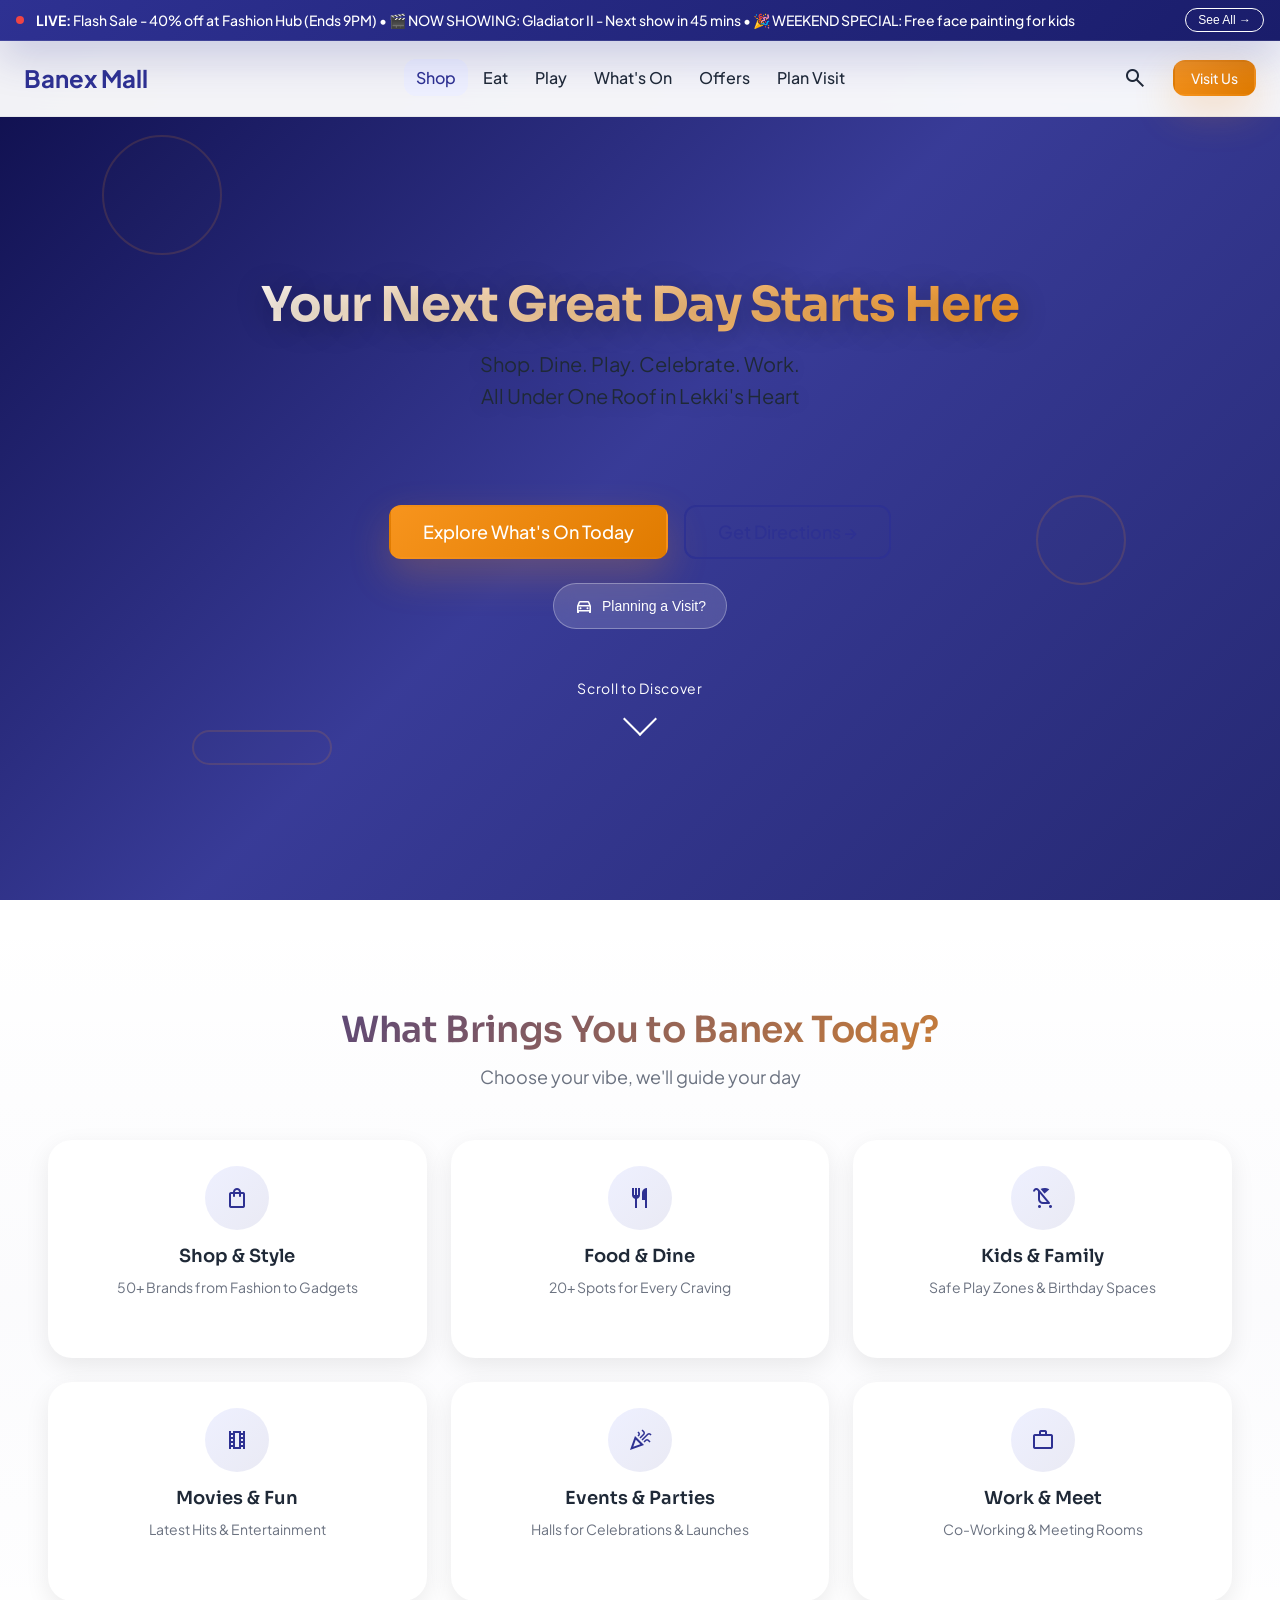
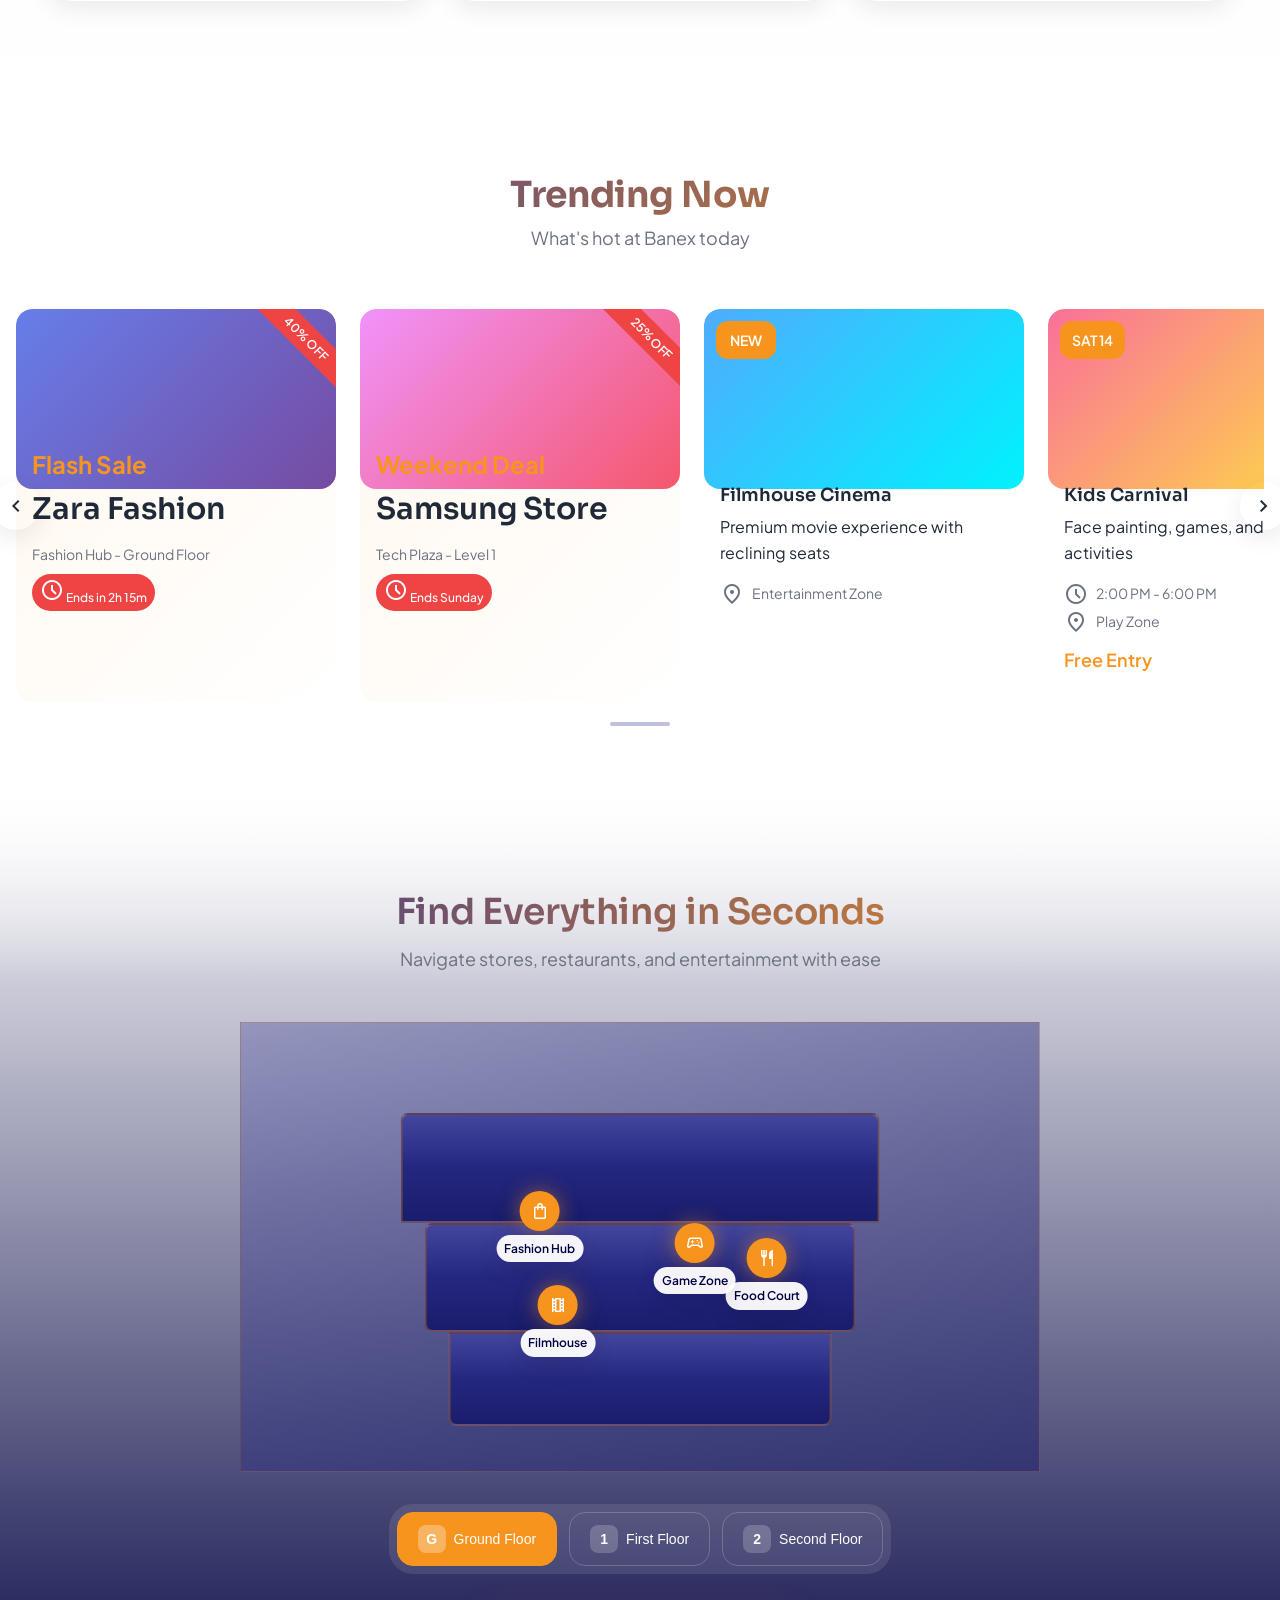
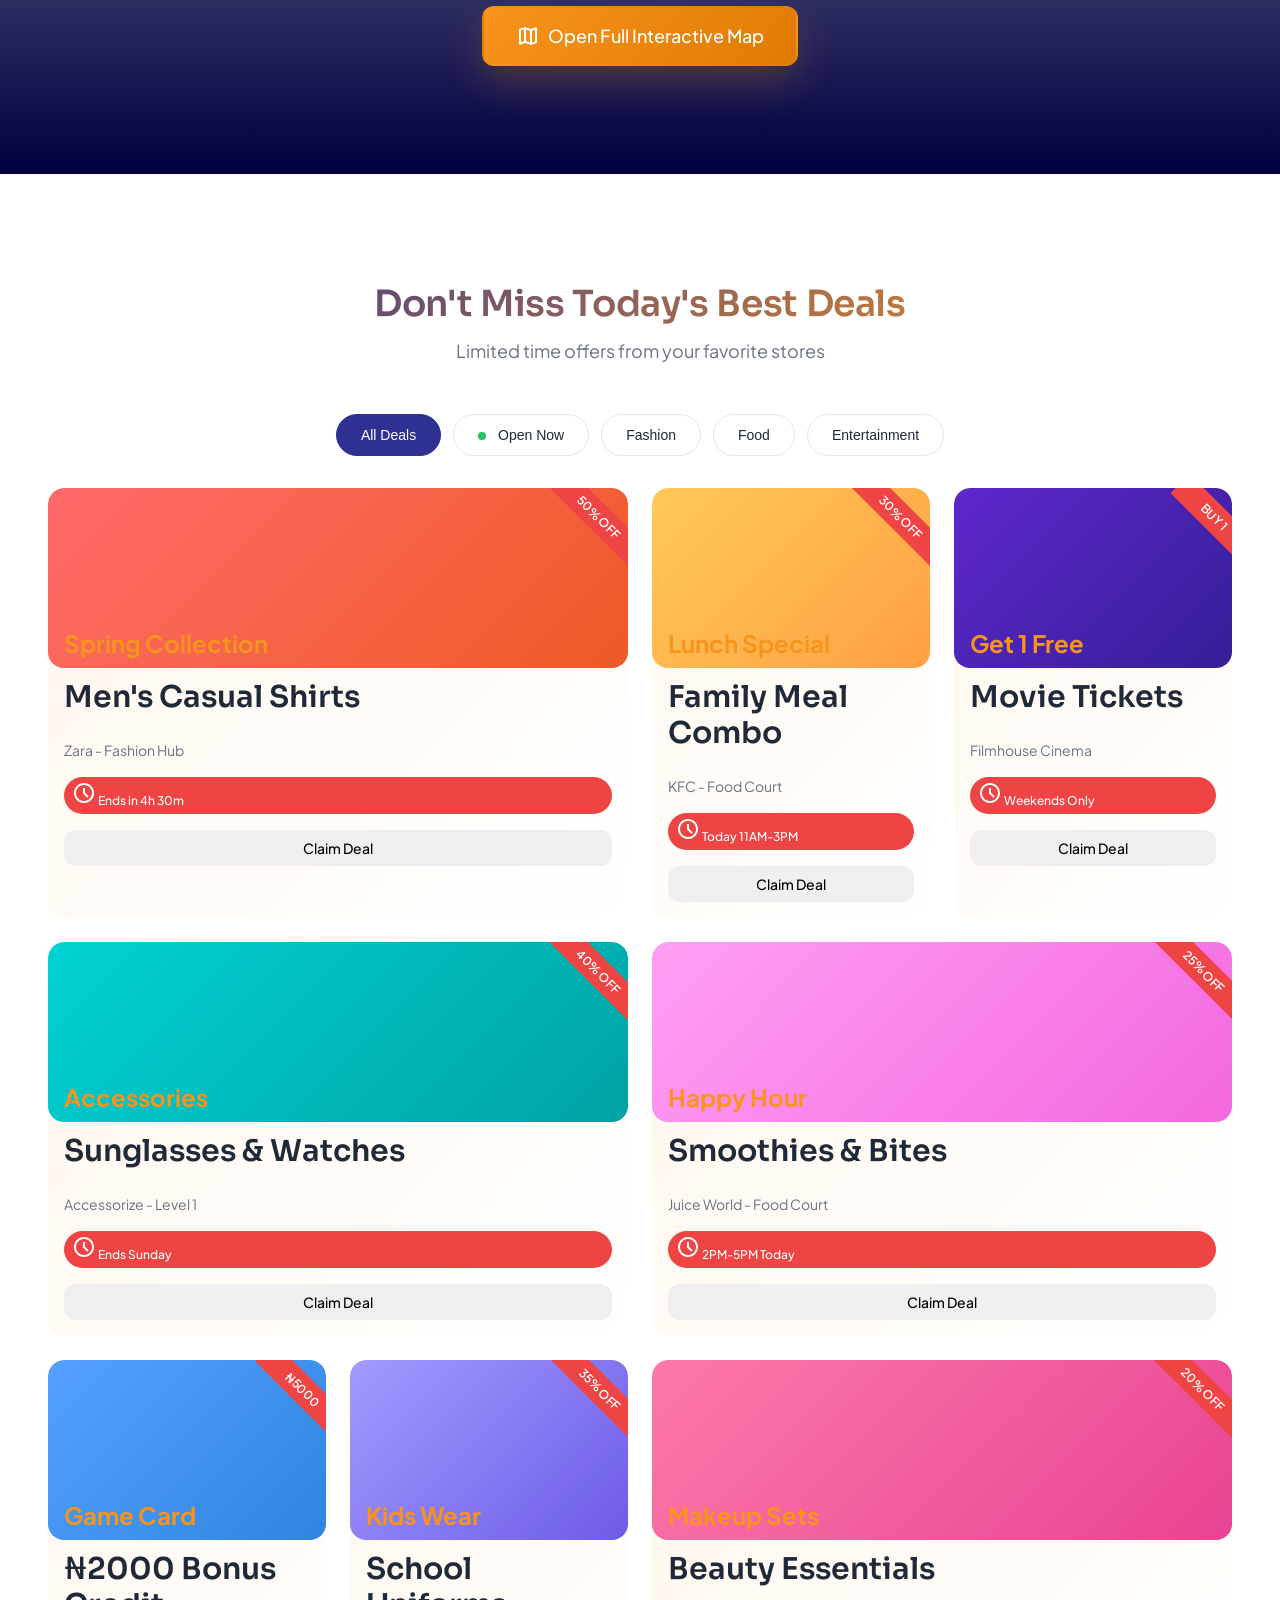
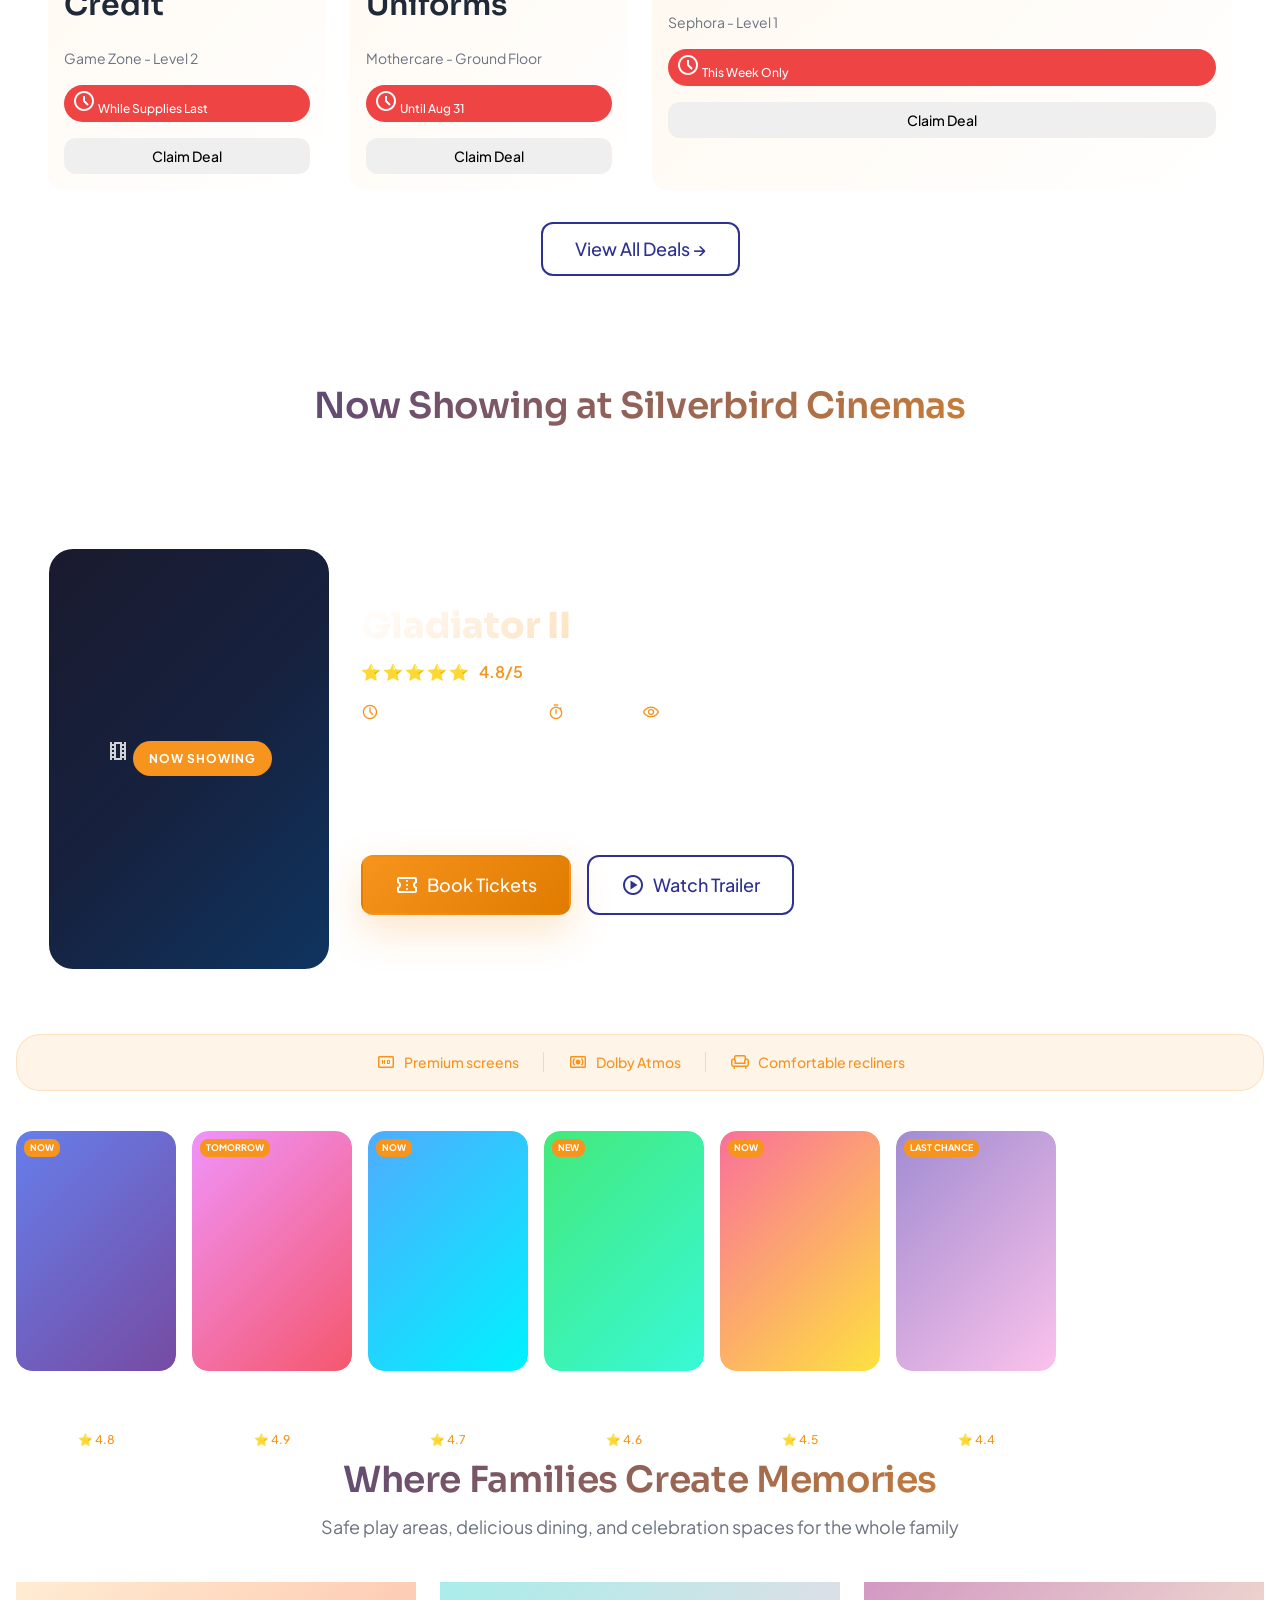
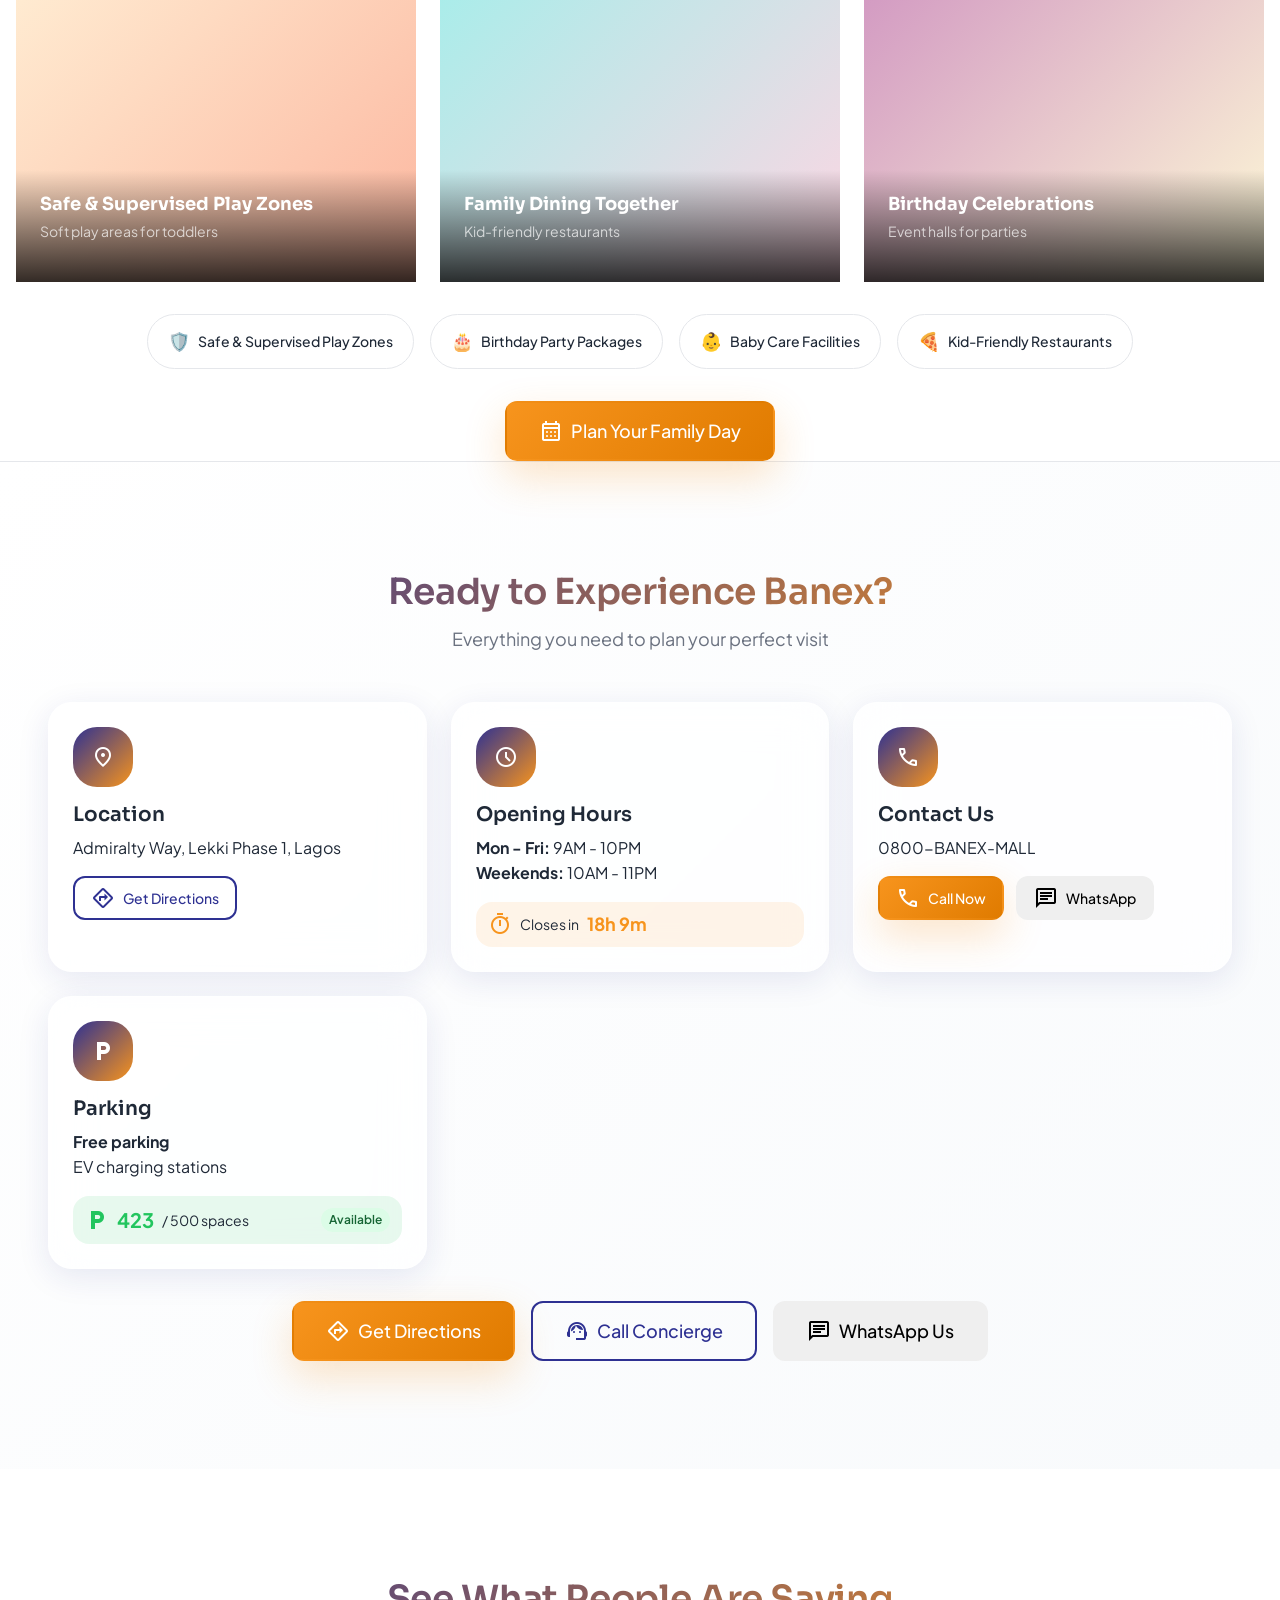
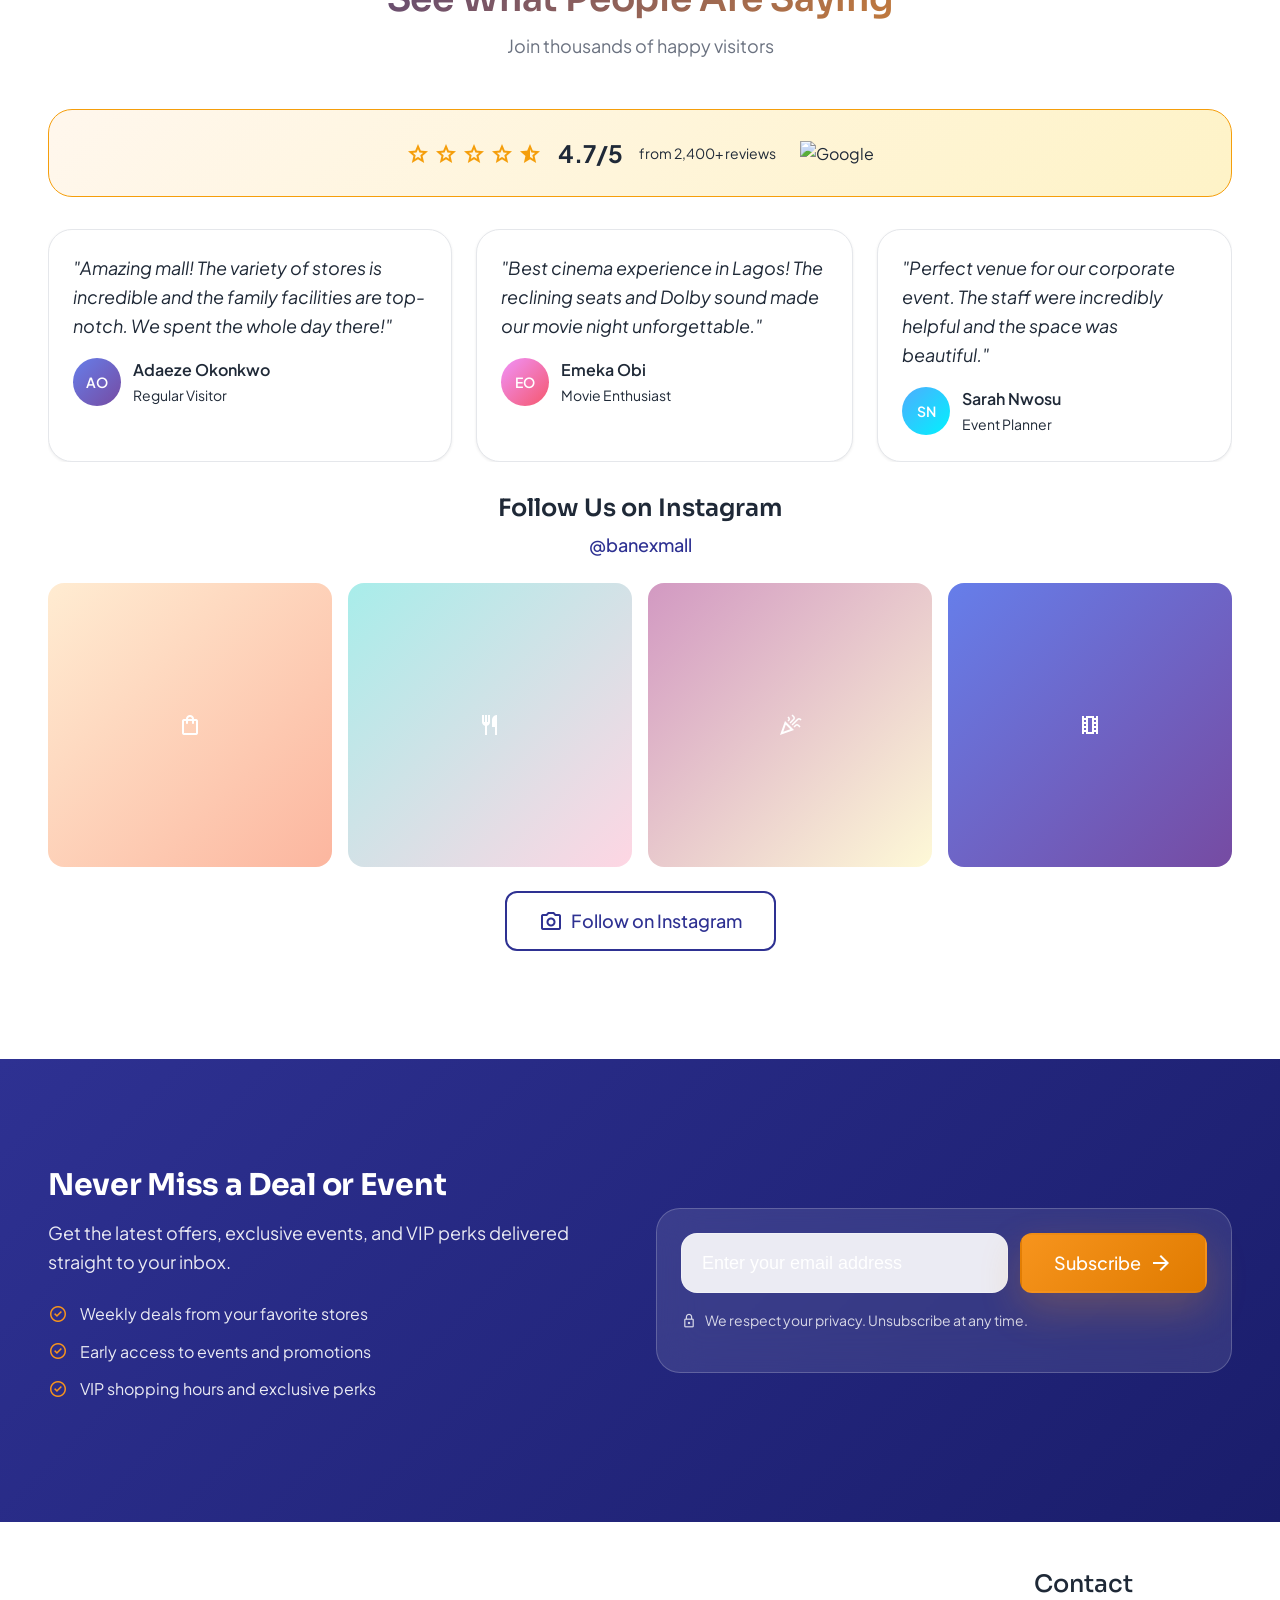
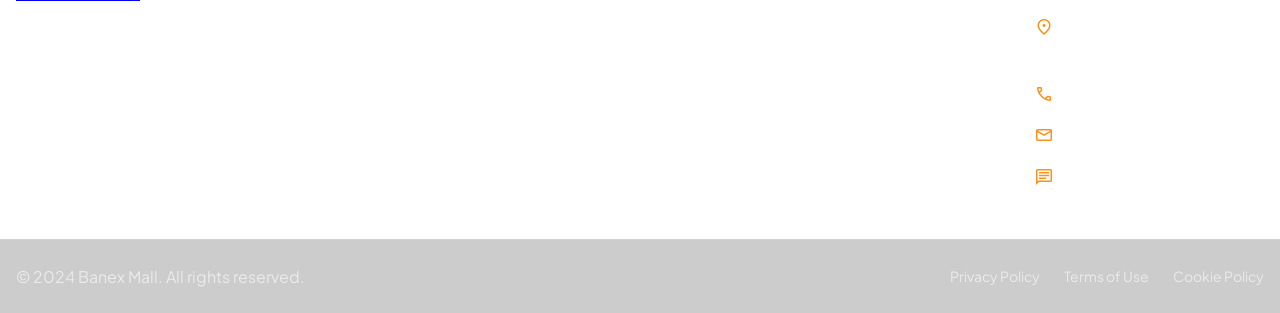
==== commit fac12415: "Update homepage with enhanced animations, store cards, and UI improvements" ====
--- a/index.html
+++ b/index.html
@@ -75,6 +75,14 @@
                     <button class="btn btn-primary btn-lg">Explore What's On Today</button>
                     <button class="btn btn-outline btn-lg">Get Directions →</button>
                 </div>
+
+                <!-- Task 7: Add "Planning a Visit?" micro-CTA to hero -->
+                <div class="hero-visit-cta">
+                    <button class="visit-micro-cta" onclick="document.querySelector('.visit-today-section').scrollIntoView({behavior: 'smooth'})">
+                        <span class="material-symbols-outlined">directions_car</span>
+                        <span>Planning a Visit?</span>
+                    </button>
+                </div>
             </div>
             
             <!-- Scroll indicator -->
@@ -394,7 +402,7 @@
                     </div>
                 </div>
 
-                <div class="floor-switcher">
+                <div class="floor-switcher" data-floor-data='{"ground":{"stores":[{"id":1,"name":"Fashion Hub","category":"fashion","icon":"shopping_bag"},{"id":2,"name":"Food Court","category":"food","icon":"restaurant"},{"id":3,"name":"KFC Restaurant","category":"food","icon":"local_dining"},{"id":4,"name":"Zara","category":"fashion","icon":"shopping_bag"},{"id":5,"name":"Juice World","category":"food","icon":"local_cafe"},{"id":6,"name":"Accessorize","category":"fashion","icon":"access_time"}],"facilities":[{"id":1,"name":"Main Entrance","icon":"door_front"},{"id":2,"name":"Information Desk","icon":"info"},{"id":3,"name":"ATM","icon":"account_balance_wallet"},{"id":4,"name":"Parking Elevator A","icon":"elevator"}]},"first":{"stores":[{"id":7,"name":"Tech Plaza","category":"electronics","icon":"computer"},{"id":8,"name":"Samsung Store","category":"electronics","icon":"smartphone"},{"id":9,"name":"Sephora","category":"beauty","icon":"face"},{"id":10,"name":"Mothercare","category":"family","icon":"child_care"},{"id":11,"name":"Beauty Essentials","category":"beauty","icon":"spa"},{"id":12,"name":"Game Zone","category":"entertainment","icon":"sports_esports"}],"facilities":[{"id":5,"name":"Restrooms","icon":"restroom"},{"id":6,"name":"Baby Care Room","icon":"child_friendly"},{"id":7,"name":"Parking Elevator B","icon":"elevator"},{"id":8,"name":"Cinema Lobby","icon":"theaters"}]},"second":{"stores":[{"id":13,"name":"Filmhouse Cinema","category":"entertainment","icon":"local_movies"},{"id":14,"name":"Kids Carnival","category":"entertainment","icon":"celebration"},{"id":15,"name":"Family Fun Day","category":"entertainment","icon":"family_restroom"},{"id":16,"name":"Pizza Hut","category":"food","icon":"local_pizza"},{"id":17,"name":"Wicked Musical","category":"entertainment","icon":"music_note"},{"id":18,"name":"Moana 2","category":"entertainment","icon":"water"}],"facilities":[{"id":9,"name":"VIP Cinema Seats","icon":"chair"},{"id":10,"name":"3D Glasses Counter","icon":"visibility"},{"id":11,"name":"Parking Elevator C","icon":"elevator"},{"id":12,"name":"Emergency Exit","icon":"exit_to_app"}]}'>
                     <button class="floor-btn floor-btn--active" data-floor="ground">
                         <span class="floor-btn__level">G</span>
                         <span class="floor-btn__name">Ground Floor</span>
@@ -429,6 +437,10 @@
 
             <div class="deals-filters">
                 <button class="filter-chip filter-chip--active" data-filter="all">All Deals</button>
+                <button class="filter-chip" data-filter="open-now">
+                    <span class="filter-chip__dot"></span>
+                    Open Now
+                </button>
                 <button class="filter-chip" data-filter="fashion">Fashion</button>
                 <button class="filter-chip" data-filter="food">Food</button>
                 <button class="filter-chip" data-filter="entertainment">Entertainment</button>
@@ -848,6 +860,12 @@
                             <strong>Mon - Fri:</strong> 9AM - 10PM<br>
                             <strong>Weekends:</strong> 10AM - 11PM
                         </p>
+                        <!-- Task 10: Add live countdown to opening hours -->
+                        <div class="hours-countdown" id="hours-countdown">
+                            <span class="hours-countdown__icon material-symbols-outlined">timer</span>
+                            <span class="hours-countdown__text">Closes in</span>
+                            <span class="hours-countdown__time" id="closing-time">3h 20m</span>
+                        </div>
                     </div>
                 </div>
 
@@ -881,9 +899,15 @@
                         <h3 class="utility-card__title">Parking</h3>
                         <p class="utility-card__text">
                             <strong>Free parking</strong><br>
-                            500+ spaces available<br>
                             EV charging stations
                         </p>
+                        <!-- Task 3: Add parking live counter -->
+                        <div class="parking-live-counter">
+                            <span class="parking-counter__icon material-symbols-outlined">local_parking</span>
+                            <span class="parking-counter__count" id="parking-count">423</span>
+                            <span class="parking-counter__label">/ 500 spaces</span>
+                            <span class="parking-counter__status parking-counter__status--available">Available</span>
+                        </div>
                     </div>
                 </div>
             </div>
@@ -1141,6 +1165,11 @@
         </div>
     </footer>
 
+    <!-- Task 9: Add footer "Back to Top" button -->
+    <button class="back-to-top" id="back-to-top" aria-label="Back to top">
+        <span class="material-symbols-outlined">keyboard_arrow_up</span>
+    </button>
+
     <script src="scripts/nav.js"></script>
     <script src="scripts/animations.js"></script>
     <script src="scripts/page/home.js"></script>
--- a/styles/pages/home.css
+++ b/styles/pages/home.css
@@ -286,6 +286,18 @@
   line-height: 1.1;
   animation: fadeInUp 1s var(--ease-premium) 0.1s both;
   text-shadow: 0 4px 30px rgba(0, 0, 0, 0.3);
+  /* Gradient text fill - Task 1 */
+  background: linear-gradient(135deg, #ffffff 0%, var(--color-brand-accent) 50%, #ffffff 100%);
+  -webkit-background-clip: text;
+  -webkit-text-fill-color: transparent;
+  background-clip: text;
+  background-size: 200% auto;
+  animation: gradient-shimmer 4s ease-in-out infinite;
+}
+
+@keyframes gradient-shimmer {
+  0%, 100% { background-position: 0% center; }
+  50% { background-position: 100% center; }
 }
 
 .hero-subtitle {
@@ -570,6 +582,17 @@
   gap: var(--space-6);
   padding: 0 var(--space-4);
   width: max-content;
+  /* Task 4: Enable carousel auto-scroll */
+  animation: carousel-scroll 30s linear infinite;
+}
+
+.carousel-track:hover {
+  animation-play-state: paused;
+}
+
+@keyframes carousel-scroll {
+  0% { transform: translateX(0); }
+  100% { transform: translateX(-50%); }
 }
 
 .carousel-item {
@@ -639,6 +662,31 @@
 
 /* Responsive adjustments */
 @media (max-width: 767px) {
+  /* Task 6: Reduce header height on mobile */
+  .header {
+    top: 32px;
+    height: 56px;
+  }
+
+  .header__container {
+    height: 56px;
+    padding: 0 var(--space-3);
+  }
+
+  .header__logo {
+    font-size: var(--text-lg);
+  }
+
+  .live-status-bar {
+    height: 32px;
+    padding: var(--space-1) 0;
+  }
+
+  .hero-section {
+    padding-top: 90px;
+    min-height: calc(100vh - 56px);
+  }
+  
   .hero-title {
     font-size: var(--text-4xl);
   }
@@ -927,12 +975,63 @@
   color: var(--color-text-inverse);
 }
 
-/* Deals Grid - 4 columns */
+/* Deals Grid - Staggered 4→3→2 layout */
 .deals-grid {
   display: grid;
   grid-template-columns: repeat(4, 1fr);
   gap: var(--space-6);
   margin-bottom: var(--space-8);
+}
+
+/* Staggered layout items */
+.deals-grid .promo-card:nth-child(4n+1) {
+  grid-column: span 2;
+}
+
+.deals-grid .promo-card:nth-child(4n+2) {
+  grid-column: span 1;
+}
+
+.deals-grid .promo-card:nth-child(4n+3) {
+  grid-column: span 1;
+}
+
+.deals-grid .promo-card:nth-child(4n+4) {
+  grid-column: span 2;
+}
+
+/* Adjust for 3-column layout */
+@media (max-width: 1024px) {
+  .deals-grid {
+    grid-template-columns: repeat(3, 1fr);
+  }
+  
+  .deals-grid .promo-card:nth-child(3n+1) {
+    grid-column: span 2;
+  }
+  
+  .deals-grid .promo-card:nth-child(3n+2) {
+    grid-column: span 1;
+  }
+  
+  .deals-grid .promo-card:nth-child(3n+3) {
+    grid-column: span 2;
+  }
+}
+
+/* Adjust for 2-column layout */
+@media (max-width: 768px) {
+  .deals-grid {
+    grid-template-columns: repeat(2, 1fr);
+  }
+  
+  .deals-grid .promo-card:nth-child(2n+1) {
+    grid-column: span 2;
+  }
+  
+  .deals-grid .promo-card:nth-child(2n+2) {
+    grid-column: span 2;
+  }
 }
 
 .deals-grid .promo-card {
@@ -1059,6 +1158,7 @@
   background: rgba(255, 255, 255, 0.03);
   border: 1px solid rgba(255, 255, 255, 0.08);
   border-radius: var(--radius-2xl);
+  -webkit-backdrop-filter: blur(10px);
   backdrop-filter: blur(10px);
 }
 
@@ -1536,13 +1636,19 @@
 }
 
 .utility-card--visit {
-  background: var(--color-surface);
-  border: 1px solid var(--color-border);
+  /* Task 8: Add glassmorphism to utility cards */
+  background: rgba(255, 255, 255, 0.7);
+  -webkit-backdrop-filter: blur(20px);
+  -webkit-backdrop-filter: blur(20px);
+  -webkit-backdrop-filter: blur(20px);
+  backdrop-filter: blur(20px);
+  border: 1px solid rgba(255, 255, 255, 0.3);
   border-radius: var(--radius-xl);
   padding: var(--space-6);
   transition: all var(--dur-base) var(--ease-standard);
   position: relative;
   overflow: hidden;
+  box-shadow: 0 8px 32px rgba(31, 38, 135, 0.1);
 }
 
 .utility-card--visit::before {
@@ -2115,4 +2221,188 @@
   .footer-social {
     justify-content: center;
   }
+}
+
+/* ========================================
+   TASK 7: HERO VISIT MICRO-CTA
+   ======================================== */
+.hero-visit-cta {
+  margin-top: var(--space-6);
+}
+
+.visit-micro-cta {
+  display: inline-flex;
+  align-items: center;
+  gap: var(--space-2);
+  padding: var(--space-3) var(--space-5);
+  background: rgba(255, 255, 255, 0.15);
+  -webkit-backdrop-filter: blur(10px);
+  backdrop-filter: blur(10px);
+  border: 1px solid rgba(255, 255, 255, 0.3);
+  border-radius: var(--radius-pill);
+  color: var(--color-text-inverse);
+  font-size: var(--text-sm);
+  font-weight: 500;
+  cursor: pointer;
+  transition: all var(--dur-base) var(--ease-standard);
+}
+
+.visit-micro-cta:hover {
+  background: var(--color-brand-accent);
+  border-color: var(--color-brand-accent);
+  color: var(--color-text-primary);
+  transform: translateY(-2px);
+}
+
+.visit-micro-cta .material-symbols-outlined {
+  font-size: 20px;
+}
+
+/* ========================================
+   TASK 2: FILTER CHIP "OPEN NOW" DOT
+   ======================================== */
+.filter-chip__dot {
+  width: 8px;
+  height: 8px;
+  background: #22c55e;
+  border-radius: 50%;
+  display: inline-block;
+  margin-right: var(--space-2);
+  animation: pulse-green 2s infinite;
+}
+
+@keyframes pulse-green {
+  0%, 100% { opacity: 1; box-shadow: 0 0 0 0 rgba(34, 197, 94, 0.4); }
+  50% { opacity: 0.8; box-shadow: 0 0 0 4px rgba(34, 197, 94, 0); }
+}
+
+/* ========================================
+   TASK 3: PARKING LIVE COUNTER
+   ======================================== */
+.parking-live-counter {
+  display: flex;
+  align-items: center;
+  gap: var(--space-2);
+  margin-top: var(--space-3);
+  padding: var(--space-2) var(--space-3);
+  background: rgba(34, 197, 94, 0.1);
+  border-radius: var(--radius-lg);
+}
+
+.parking-counter__icon {
+  font-size: 18px;
+  color: #22c55e;
+}
+
+.parking-counter__count {
+  font-size: var(--text-xl);
+  font-weight: 700;
+  color: #22c55e;
+}
+
+.parking-counter__label {
+  font-size: var(--text-sm);
+  color: var(--color-text-secondary);
+}
+
+.parking-counter__status {
+  margin-left: auto;
+  padding: 2px 8px;
+  border-radius: var(--radius-pill);
+  font-size: var(--text-xs);
+  font-weight: 600;
+}
+
+.parking-counter__status--available {
+  background: #dcfce7;
+  color: #166534;
+}
+
+.parking-counter__status--filling {
+  background: #fef3c7;
+  color: #92400e;
+}
+
+.parking-counter__status--limited {
+  background: #fee2e2;
+  color: #991b1b;
+}
+
+/* ========================================
+   TASK 10: HOURS COUNTDOWN
+   ======================================== */
+.hours-countdown {
+  display: flex;
+  align-items: center;
+  gap: var(--space-2);
+  margin-top: var(--space-3);
+  padding: var(--space-2) var(--space-3);
+  background: rgba(247, 148, 29, 0.1);
+  border-radius: var(--radius-lg);
+}
+
+.hours-countdown__icon {
+  font-size: 18px;
+  color: var(--color-brand-accent);
+}
+
+.hours-countdown__text {
+  font-size: var(--text-sm);
+  color: var(--color-text-secondary);
+}
+
+.hours-countdown__time {
+  font-size: var(--text-lg);
+  font-weight: 700;
+  color: var(--color-brand-accent);
+}
+
+/* ========================================
+   TASK 9: BACK TO TOP BUTTON
+   ======================================== */
+.back-to-top {
+  position: fixed;
+  bottom: 24px;
+  right: 24px;
+  width: 48px;
+  height: 48px;
+  background: var(--color-brand-primary);
+  color: var(--color-text-inverse);
+  border: none;
+  border-radius: 50%;
+  cursor: pointer;
+  display: flex;
+  align-items: center;
+  justify-content: center;
+  box-shadow: var(--shadow-lg);
+  opacity: 0;
+  visibility: hidden;
+  transform: translateY(20px);
+  transition: all var(--dur-base) var(--ease-standard);
+  z-index: 999;
+}
+
+.back-to-top--visible {
+  opacity: 1;
+  visibility: visible;
+  transform: translateY(0);
+}
+
+.back-to-top:hover {
+  background: var(--color-brand-accent);
+  transform: translateY(-4px);
+  box-shadow: var(--shadow-xl);
+}
+
+.back-to-top .material-symbols-outlined {
+  font-size: 24px;
+}
+
+@media (max-width: 767px) {
+  .back-to-top {
+    bottom: 16px;
+    right: 16px;
+    width: 40px;
+    height: 40px;
+  }
 }
